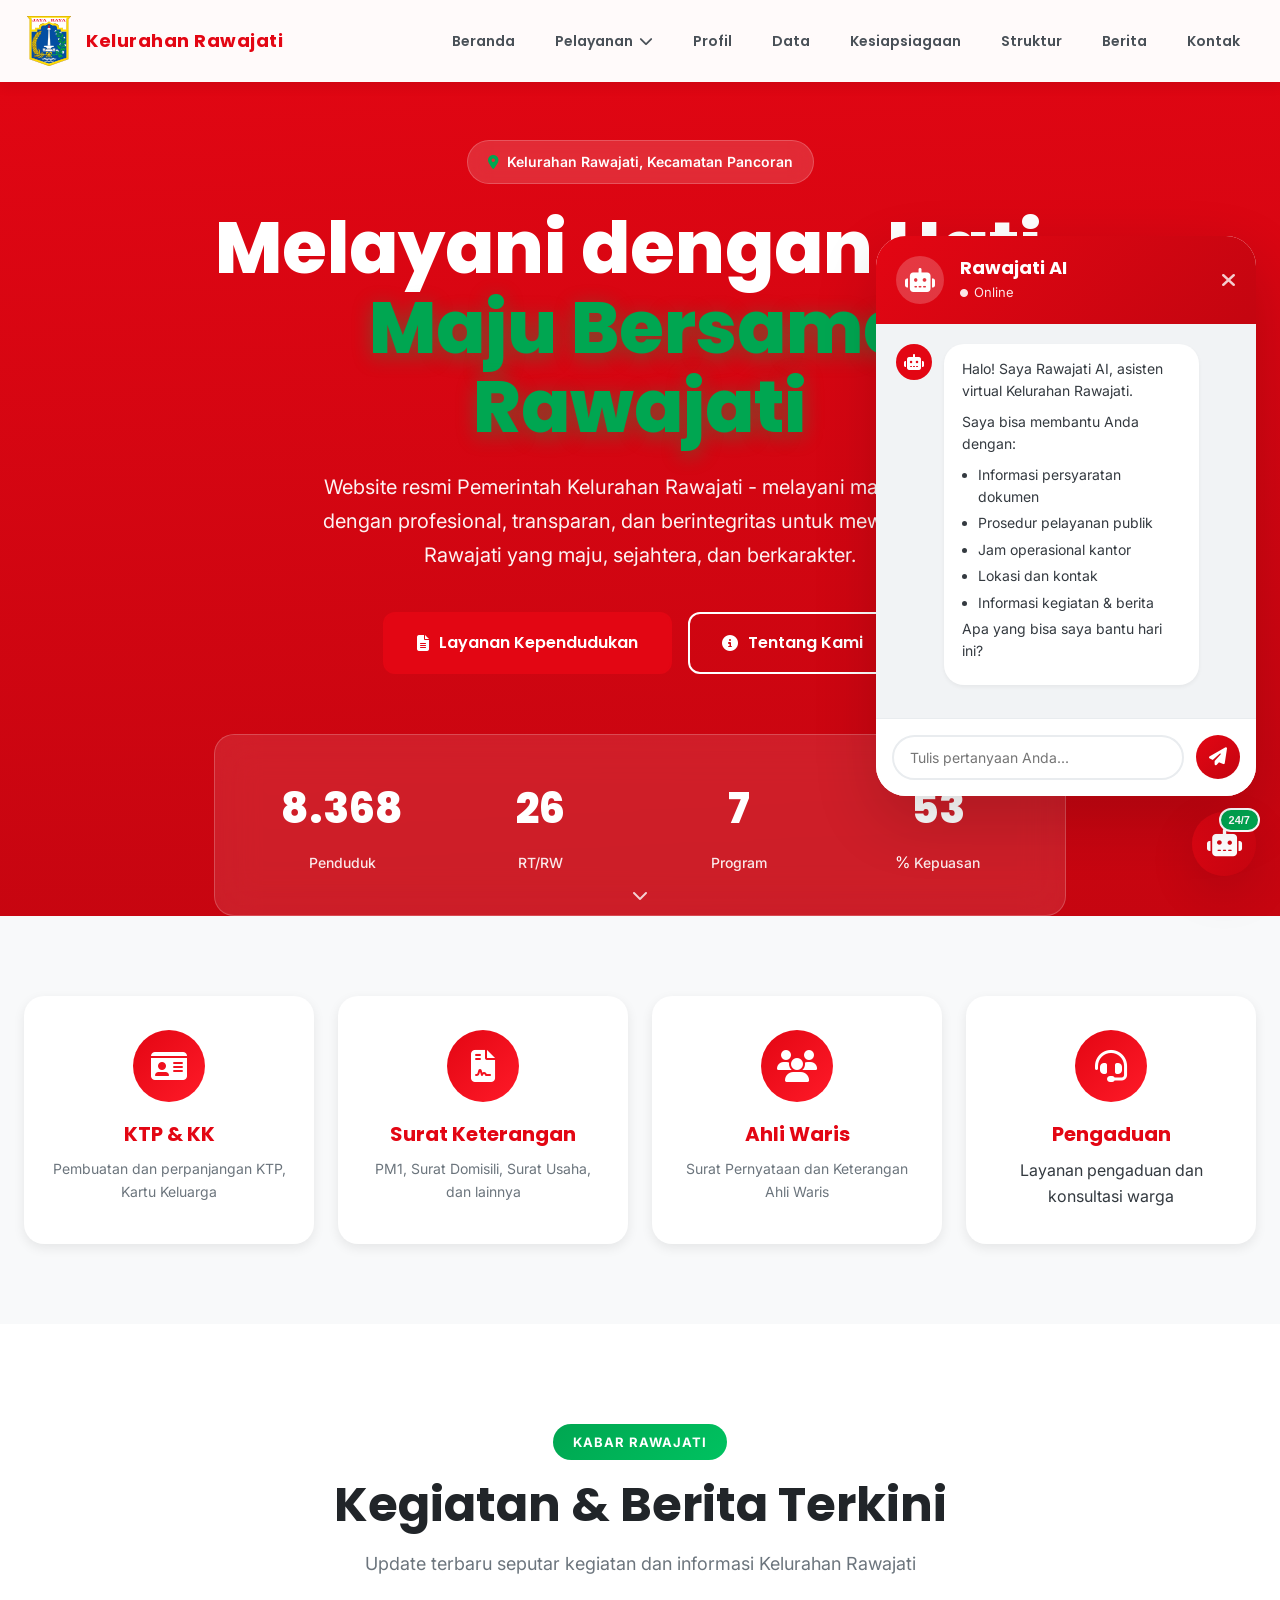
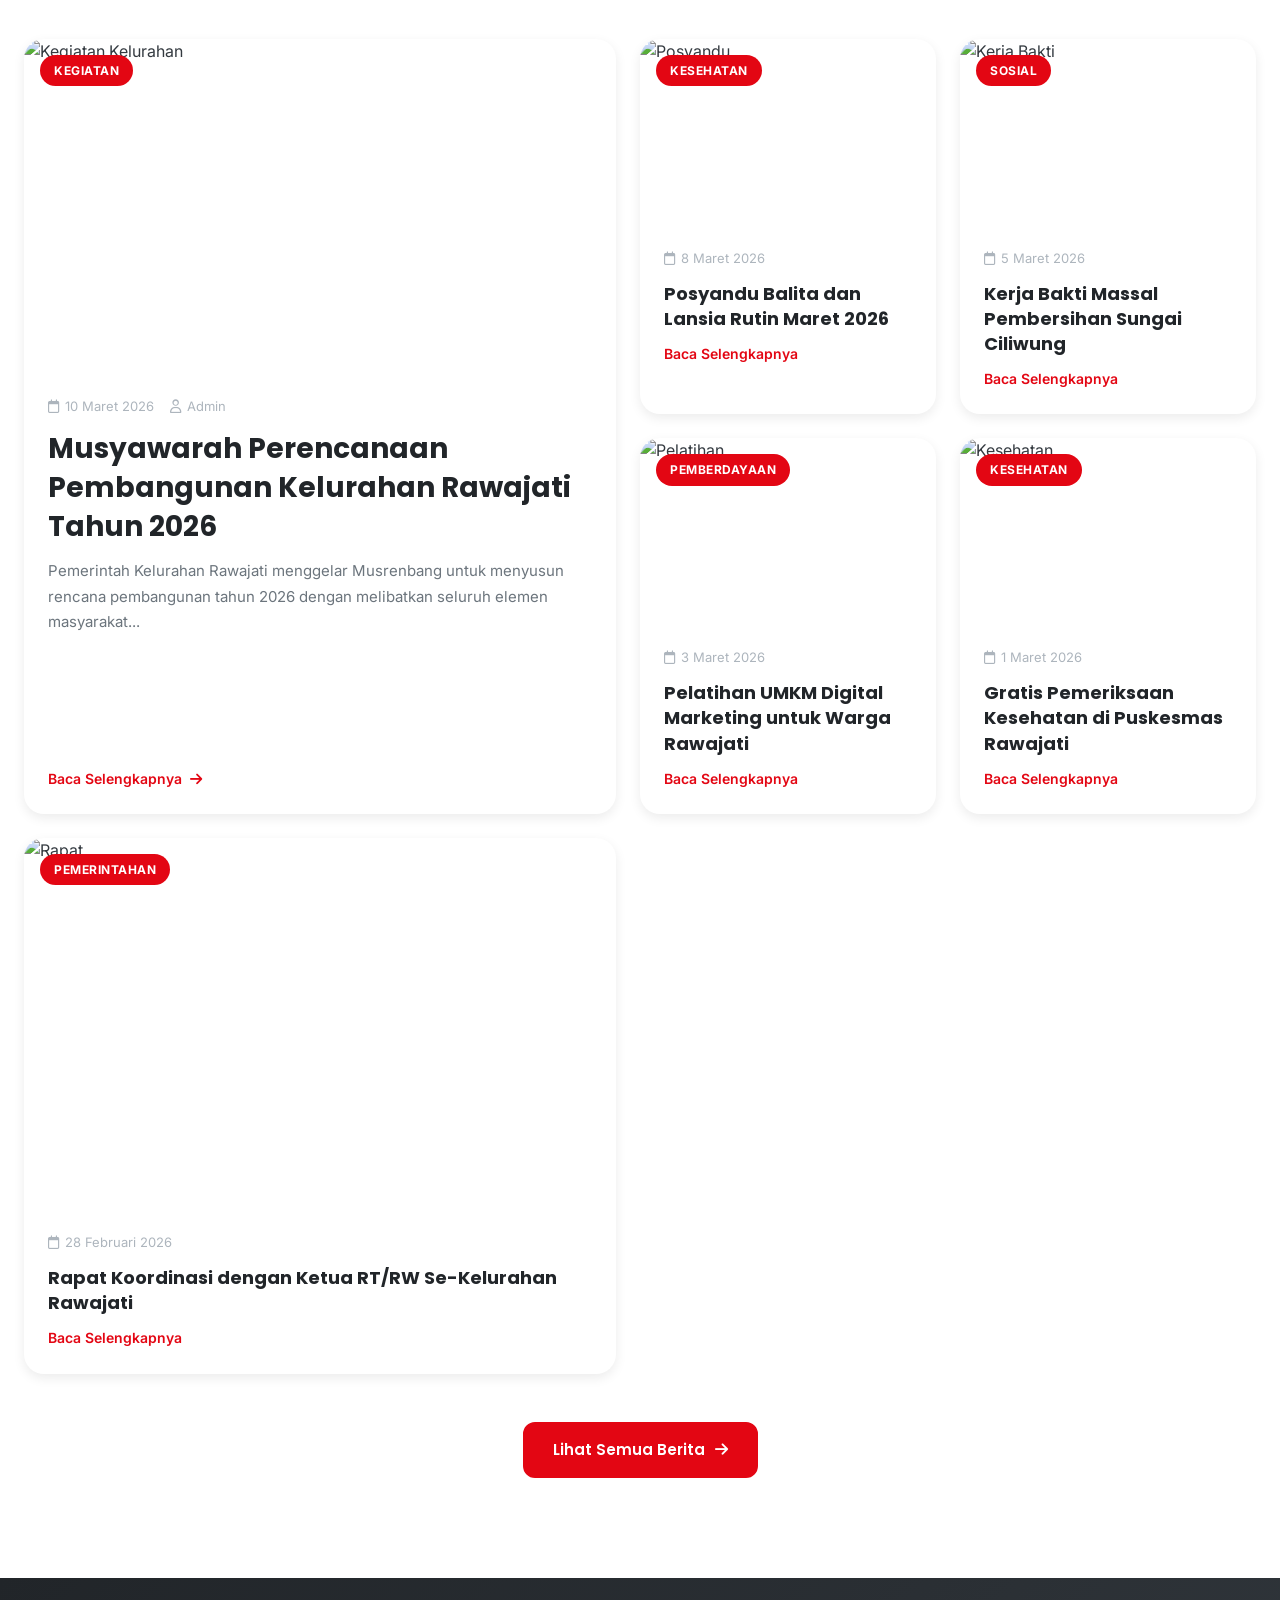
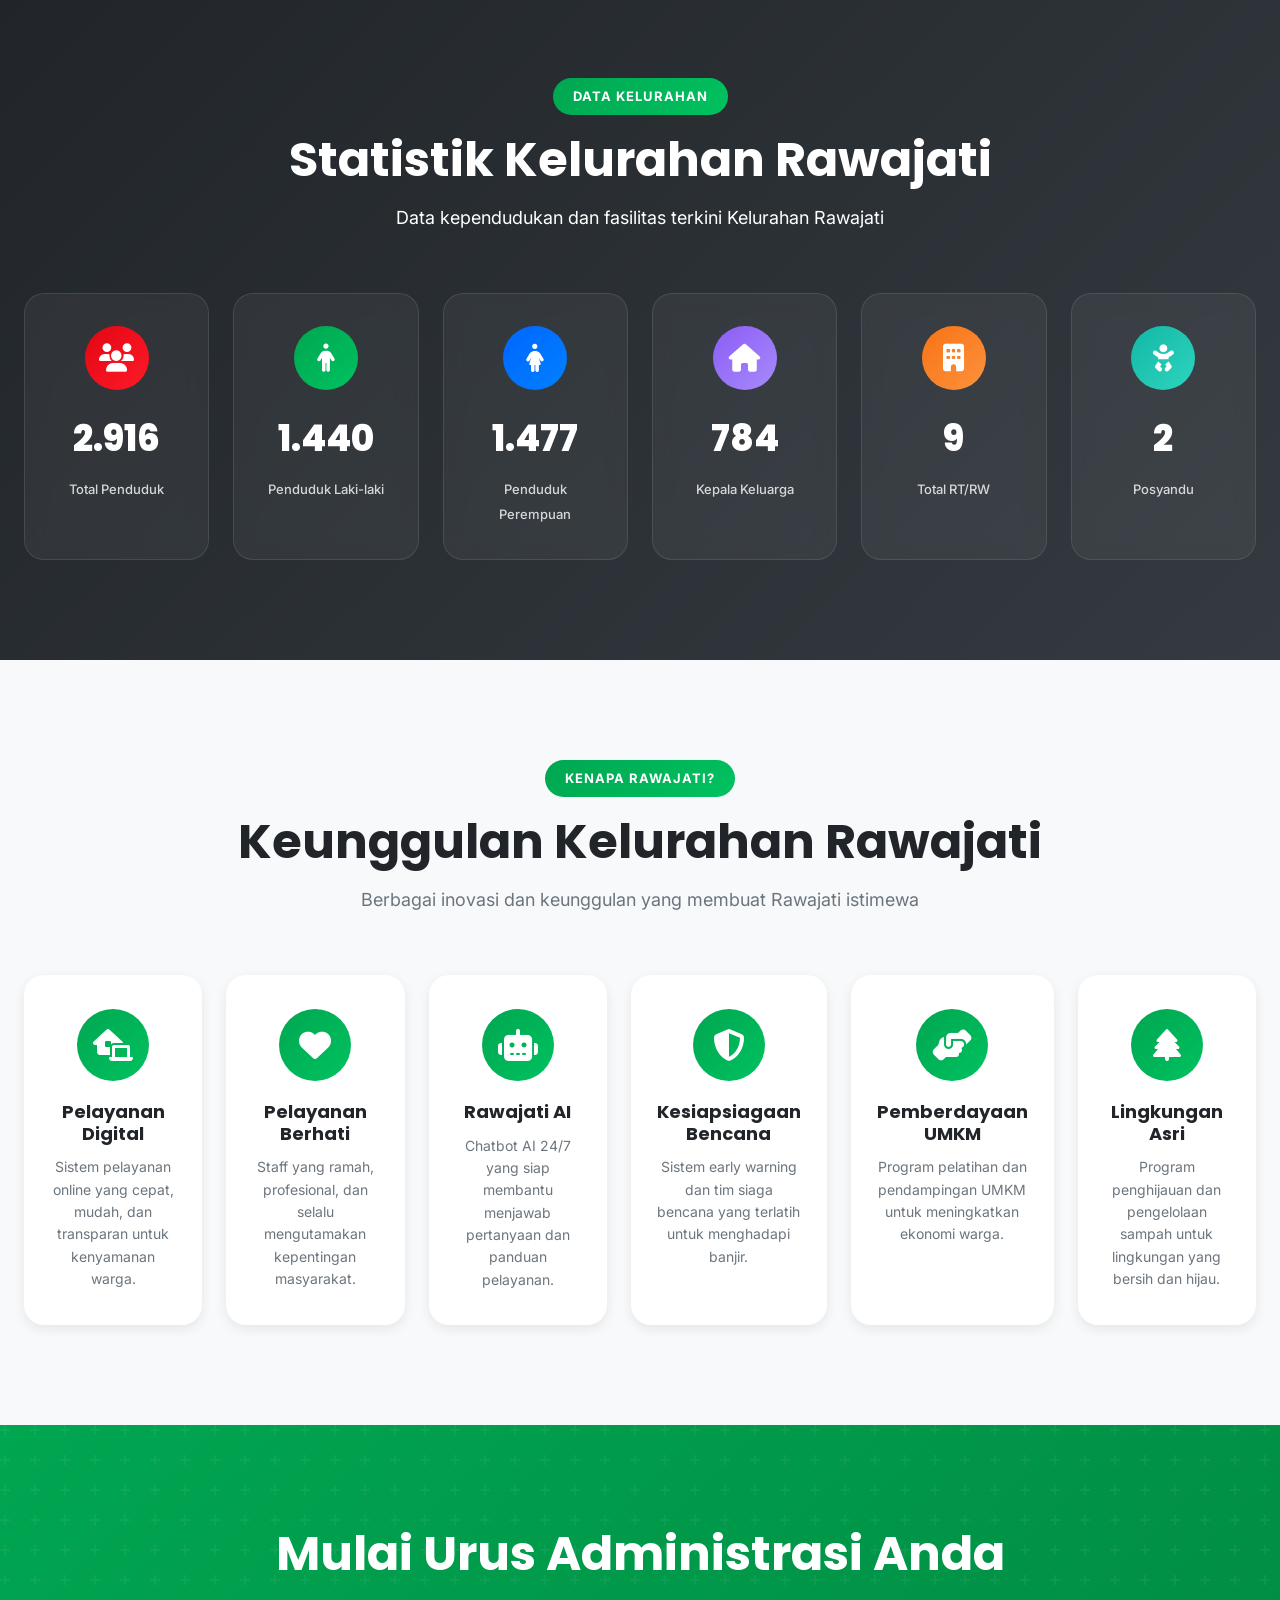
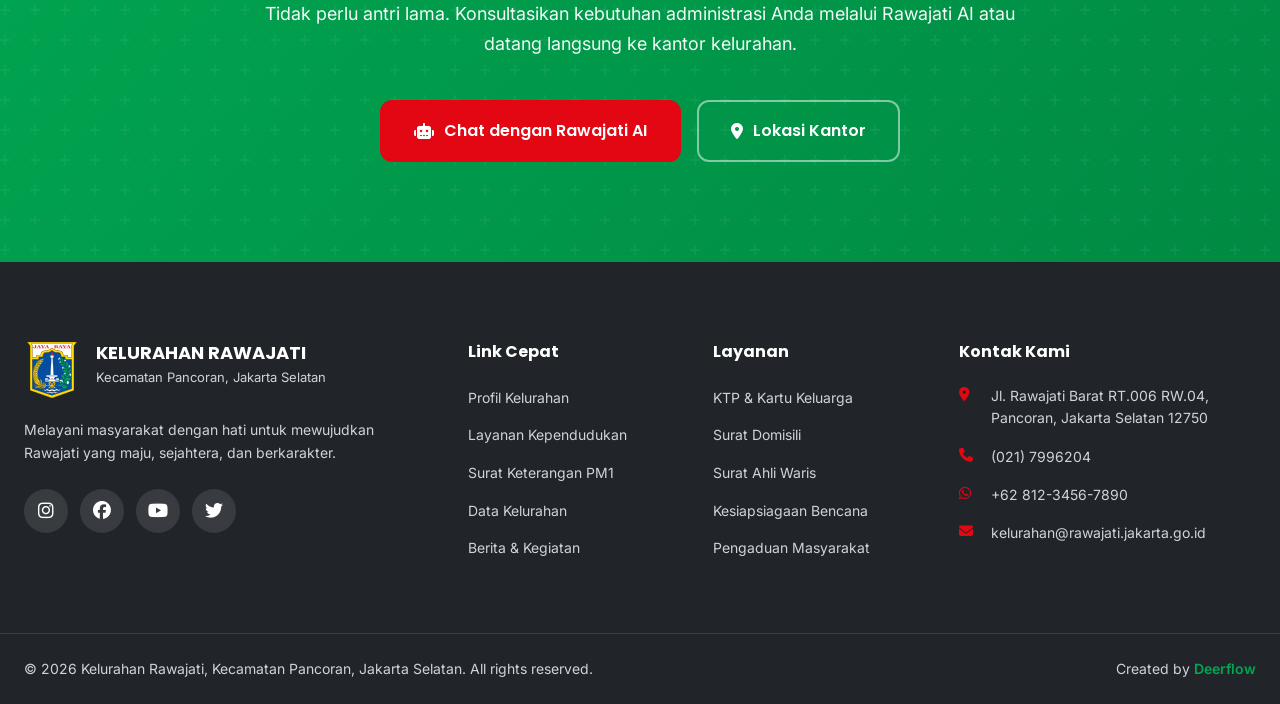
==== index.html @ 9c17b8bb "fix: update footer logo to local emblem.svg in all 9 remaining pages" ====
<!DOCTYPE html>
<html lang="id">
<head>
    <meta charset="UTF-8">
    <meta name="viewport" content="width=device-width, initial-scale=1.0">
    <meta name="description" content="Website Resmi Kelurahan Rawajati, Kecamatan Pancoran, Jakarta Selatan - Melayani dengan Hati, Maju Bersama Rawajati">
    <meta name="keywords" content="Kelurahan Rawajati, Pancoran, Jakarta Selatan, Pelayanan Publik, Pemerintah Kelurahan">
    <title>Kelurahan Rawajati - Kecamatan Pancoran, Jakarta Selatan</title>
    
    <!-- Google Fonts -->
    <link rel="preconnect" href="https://fonts.googleapis.com">
    <link rel="preconnect" href="https://fonts.gstatic.com" crossorigin>
    <link href="https://fonts.googleapis.com/css2?family=Poppins:wght@300;400;500;600;700;800&family=Inter:wght@300;400;500;600;700&display=swap" rel="stylesheet">
    
    <!-- Font Awesome -->
    <link rel="stylesheet" href="https://cdnjs.cloudflare.com/ajax/libs/font-awesome/6.4.0/css/all.min.css">
    
    <!-- Custom CSS -->
    <link rel="stylesheet" href="css/style.css">
</head>
<body>
    <!-- Navigation -->
    <nav class="navbar" id="navbar">
        <div class="nav-container">
            <a href="index.html" class="nav-logo">
                <img src="emblem.svg" alt="Logo Pemprov DKI Jakarta" style="height: 50px; width: auto;">
                <span>Kelurahan Rawajati</span>
            </a>
            
            <button class="nav-toggle" id="navToggle" aria-label="Toggle navigation">
                <span class="hamburger"></span>
            </button>
            
            <ul class="nav-menu" id="navMenu">
                <li class="nav-item"><a href="index.html" class="nav-link active">Beranda</a></li>
                <li class="nav-item nav-dropdown">
                    <a href="#" class="nav-link dropdown-toggle">Pelayanan <i class="fas fa-chevron-down"></i></a>
                    <ul class="dropdown-menu">
                        <li><a href="pelayanan-kependudukan.html">Kependudukan</a></li>
                        <li><a href="pelayanan-pm1.html">PM1 (Surat Keterangan)</a></li>
                        <li><a href="pelayanan-ahli-waris.html">Surat Ahli Waris</a></li>
                    </ul>
                </li>
                <li class="nav-item"><a href="profil.html" class="nav-link">Profil</a></li>
                <li class="nav-item"><a href="data.html" class="nav-link">Data</a></li>
                <li class="nav-item"><a href="kesiapsiagaan.html" class="nav-link">Kesiapsiagaan</a></li>
                <li class="nav-item"><a href="struktur.html" class="nav-link">Struktur</a></li>
                <li class="nav-item"><a href="berita.html" class="nav-link">Berita</a></li>
                <li class="nav-item"><a href="kontak.html" class="nav-link">Kontak</a></li>
            </ul>
        </div>
    </nav>

    <!-- Hero Section -->
    <section class="hero" id="hero">
        <div class="hero-overlay"></div>
        <div class="hero-content">
            <div class="hero-badge">
                <i class="fas fa-map-marker-alt"></i>
                <span>Kelurahan Rawajati, Kecamatan Pancoran</span>
            </div>
            <h1 class="hero-title">
                Melayani dengan Hati,<br>
                <span class="highlight">Maju Bersama Rawajati</span>
            </h1>
            <p class="hero-subtitle">
                Website resmi Pemerintah Kelurahan Rawajati - melayani masyarakat dengan profesional, transparan, dan berintegritas untuk mewujudkan Rawajati yang maju, sejahtera, dan berkarakter.
            </p>
            <div class="hero-buttons">
                <a href="pelayanan-kependudukan.html" class="btn btn-primary btn-lg">
                    <i class="fas fa-file-alt"></i>
                    Layanan Kependudukan
                </a>
                <a href="profil.html" class="btn btn-outline btn-lg">
                    <i class="fas fa-info-circle"></i>
                    Tentang Kami
                </a>
            </div>
            <div class="hero-stats">
                <div class="hero-stat-item">
                    <span class="stat-number" data-target="15847">0</span>
                    <span class="stat-label">Penduduk</span>
                </div>
                <div class="hero-stat-item">
                    <span class="stat-number" data-target="48">0</span>
                    <span class="stat-label">RT/RW</span>
                </div>
                <div class="hero-stat-item">
                    <span class="stat-number" data-target="12">0</span>
                    <span class="stat-label">Program</span>
                </div>
                <div class="hero-stat-item">
                    <span class="stat-number" data-target="100">0</span>%
                    <span class="stat-label">Kepuasan</span>
                </div>
            </div>
        </div>
        <div class="hero-scroll">
            <a href="#kegiatan" class="scroll-indicator">
                <i class="fas fa-chevron-down"></i>
                <span>Scroll Down</span>
            </a>
        </div>
    </section>

    <!-- Quick Services -->
    <section class="quick-services">
        <div class="container">
            <div class="services-grid">
                <a href="pelayanan-kependudukan.html" class="service-card">
                    <div class="service-icon">
                        <i class="fas fa-id-card"></i>
                    </div>
                    <h3>KTP & KK</h3>
                    <p>Pembuatan dan perpanjangan KTP, Kartu Keluarga</p>
                </a>
                <a href="pelayanan-pm1.html" class="service-card">
                    <div class="service-icon">
                        <i class="fas fa-file-contract"></i>
                    </div>
                    <h3>Surat Keterangan</h3>
                    <p>PM1, Surat Domisili, Surat Usaha, dan lainnya</p>
                </a>
                <a href="pelayanan-ahli-waris.html" class="service-card">
                    <div class="service-icon">
                        <i class="fas fa-users"></i>
                    </div>
                    <h3>Ahli Waris</h3>
                    <p>Surat Pernyataan dan Keterangan Ahli Waris</p>
                </a>
                <a href="kontak.html" class="service-card">
                    <div class="service-icon">
                        <i class="fas fa-headset"></i>
                    </div>
                    <h3>Pengaduan</h3>
                    <span>Layanan pengaduan dan konsultasi warga</span>
                </a>
            </div>
        </div>
    </section>

    <!-- Kegiatan & Berita Terkini -->
    <section class="kegiatan" id="kegiatan">
        <div class="container">
            <div class="section-header">
                <span class="section-badge">Kabar Rawajati</span>
                <h2 class="section-title">Kegiatan & Berita Terkini</h2>
                <p class="section-subtitle">Update terbaru seputar kegiatan dan informasi Kelurahan Rawajati</p>
            </div>
            
            <div class="berita-grid">
                <article class="berita-card featured">
                    <div class="berita-image">
                        <img src="https://images.unsplash.com/photo-1577962917302-cd874c4e31d2?w=800" alt="Kegiatan Kelurahan">
                        <div class="berita-category">Kegiatan</div>
                    </div>
                    <div class="berita-content">
                        <div class="berita-meta">
                            <span><i class="far fa-calendar"></i> 10 Maret 2026</span>
                            <span><i class="far fa-user"></i> Admin</span>
                        </div>
                        <h3 class="berita-title">Musyawarah Perencanaan Pembangunan Kelurahan Rawajati Tahun 2026</h3>
                        <p class="berita-excerpt">Pemerintah Kelurahan Rawajati menggelar Musrenbang untuk menyusun rencana pembangunan tahun 2026 dengan melibatkan seluruh elemen masyarakat...</p>
                        <a href="#" class="berita-link">Baca Selengkapnya <i class="fas fa-arrow-right"></i></a>
                    </div>
                </article>
                
                <article class="berita-card">
                    <div class="berita-image">
                        <img src="https://images.unsplash.com/photo-1542744173-8e7f53415bbb?w=600" alt="Posyandu">
                        <div class="berita-category">Kesehatan</div>
                    </div>
                    <div class="berita-content">
                        <div class="berita-meta">
                            <span><i class="far fa-calendar"></i> 8 Maret 2026</span>
                        </div>
                        <h3 class="berita-title">Posyandu Balita dan Lansia Rutin Maret 2026</h3>
                        <a href="#" class="berita-link">Baca Selengkapnya</a>
                    </div>
                </article>
                
                <article class="berita-card">
                    <div class="berita-image">
                        <img src="https://images.unsplash.com/photo-1529156069898-49953e39b3ac?w=600" alt="Kerja Bakti">
                        <div class="berita-category">Sosial</div>
                    </div>
                    <div class="berita-content">
                        <div class="berita-meta">
                            <span><i class="far fa-calendar"></i> 5 Maret 2026</span>
                        </div>
                        <h3 class="berita-title">Kerja Bakti Massal Pembersihan Sungai Ciliwung</h3>
                        <a href="#" class="berita-link">Baca Selengkapnya</a>
                    </div>
                </article>
                
                <article class="berita-card">
                    <div class="berita-image">
                        <img src="https://images.unsplash.com/photo-1517486808906-6ca8b3f04846?w=600" alt="Pelatihan">
                        <div class="berita-category">Pemberdayaan</div>
                    </div>
                    <div class="berita-content">
                        <div class="berita-meta">
                            <span><i class="far fa-calendar"></i> 3 Maret 2026</span>
                        </div>
                        <h3 class="berita-title">Pelatihan UMKM Digital Marketing untuk Warga Rawajati</h3>
                        <a href="#" class="berita-link">Baca Selengkapnya</a>
                    </div>
                </article>
                
                <article class="berita-card">
                    <div class="berita-image">
                        <img src="https://images.unsplash.com/photo-1576091160399-112ba8d25d1d?w=600" alt="Kesehatan">
                        <div class="berita-category">Kesehatan</div>
                    </div>
                    <div class="berita-content">
                        <div class="berita-meta">
                            <span><i class="far fa-calendar"></i> 1 Maret 2026</span>
                        </div>
                        <h3 class="berita-title">Gratis Pemeriksaan Kesehatan di Puskesmas Rawajati</h3>
                        <a href="#" class="berita-link">Baca Selengkapnya</a>
                    </div>
                </article>
                
                <article class="berita-card">
                    <div class="berita-image">
                        <img src="https://images.unsplash.com/photo-1521791136064-7986c2920216?w=600" alt="Rapat">
                        <div class="berita-category">Pemerintahan</div>
                    </div>
                    <div class="berita-content">
                        <div class="berita-meta">
                            <span><i class="far fa-calendar"></i> 28 Februari 2026</span>
                        </div>
                        <h3 class="berita-title">Rapat Koordinasi dengan Ketua RT/RW Se-Kelurahan Rawajati</h3>
                        <a href="#" class="berita-link">Baca Selengkapnya</a>
                    </div>
                </article>
            </div>
            
            <div class="section-cta">
                <a href="berita.html" class="btn btn-primary">
                    Lihat Semua Berita <i class="fas fa-arrow-right"></i>
                </a>
            </div>
        </div>
    </section>

    <!-- Statistik Kelurahan -->
    <section class="statistik-section">
        <div class="container">
            <div class="section-header">
                <span class="section-badge">Data Kelurahan</span>
                <h2 class="section-title">Statistik Kelurahan Rawajati</h2>
                <p class="section-subtitle">Data kependudukan dan fasilitas terkini Kelurahan Rawajati</p>
            </div>
            
            <div class="statistik-grid">
                <div class="statistik-card">
                    <div class="statistik-icon bg-red">
                        <i class="fas fa-users"></i>
                    </div>
                    <div class="statistik-content">
                        <span class="statistik-number" data-target="15847">0</span>
                        <span class="statistik-label">Total Penduduk</span>
                    </div>
                </div>
                
                <div class="statistik-card">
                    <div class="statistik-icon bg-green">
                        <i class="fas fa-male"></i>
                    </div>
                    <div class="statistik-content">
                        <span class="statistik-number" data-target="7823">0</span>
                        <span class="statistik-label">Penduduk Laki-laki</span>
                    </div>
                </div>
                
                <div class="statistik-card">
                    <div class="statistik-icon bg-blue">
                        <i class="fas fa-female"></i>
                    </div>
                    <div class="statistik-content">
                        <span class="statistik-number" data-target="8024">0</span>
                        <span class="statistik-label">Penduduk Perempuan</span>
                    </div>
                </div>
                
                <div class="statistik-card">
                    <div class="statistik-icon bg-purple">
                        <i class="fas fa-home"></i>
                    </div>
                    <div class="statistik-content">
                        <span class="statistik-number" data-target="4256">0</span>
                        <span class="statistik-label">Kepala Keluarga</span>
                    </div>
                </div>
                
                <div class="statistik-card">
                    <div class="statistik-icon bg-orange">
                        <i class="fas fa-building"></i>
                    </div>
                    <div class="statistik-content">
                        <span class="statistik-number" data-target="48">0</span>
                        <span class="statistik-label">Total RT/RW</span>
                    </div>
                </div>
                
                <div class="statistik-card">
                    <div class="statistik-icon bg-teal">
                        <i class="fas fa-baby"></i>
                    </div>
                    <div class="statistik-content">
                        <span class="statistik-number" data-target="8">0</span>
                        <span class="statistik-label">Posyandu</span>
                    </div>
                </div>
            </div>
        </div>
    </section>

    <!-- Keunggulan Rawajati -->
    <section class="keunggulan">
        <div class="container">
            <div class="section-header">
                <span class="section-badge">Kenapa Rawajati?</span>
                <h2 class="section-title">Keunggulan Kelurahan Rawajati</h2>
                <p class="section-subtitle">Berbagai inovasi dan keunggulan yang membuat Rawajati istimewa</p>
            </div>
            
            <div class="keunggulan-grid">
                <div class="keunggulan-card">
                    <div class="keunggulan-icon">
                        <i class="fas fa-laptop-house"></i>
                    </div>
                    <h3>Pelayanan Digital</h3>
                    <p>Sistem pelayanan online yang cepat, mudah, dan transparan untuk kenyamanan warga.</p>
                </div>
                
                <div class="keunggulan-card">
                    <div class="keunggulan-icon">
                        <i class="fas fa-heart"></i>
                    </div>
                    <h3>Pelayanan Berhati</h3>
                    <p>Staff yang ramah, profesional, dan selalu mengutamakan kepentingan masyarakat.</p>
                </div>
                
                <div class="keunggulan-card">
                    <div class="keunggulan-icon">
                        <i class="fas fa-robot"></i>
                    </div>
                    <h3>Rawajati AI</h3>
                    <p>Chatbot AI 24/7 yang siap membantu menjawab pertanyaan dan panduan pelayanan.</p>
                </div>
                
                <div class="keunggulan-card">
                    <div class="keunggulan-icon">
                        <i class="fas fa-shield-alt"></i>
                    </div>
                    <h3>Kesiapsiagaan Bencana</h3>
                    <p>Sistem early warning dan tim siaga bencana yang terlatih untuk menghadapi banjir.</p>
                </div>
                
                <div class="keunggulan-card">
                    <div class="keunggulan-icon">
                        <i class="fas fa-hands-helping"></i>
                    </div>
                    <h3>Pemberdayaan UMKM</h3>
                    <p>Program pelatihan dan pendampingan UMKM untuk meningkatkan ekonomi warga.</p>
                </div>
                
                <div class="keunggulan-card">
                    <div class="keunggulan-icon">
                        <i class="fas fa-tree"></i>
                    </div>
                    <h3>Lingkungan Asri</h3>
                    <p>Program penghijauan dan pengelolaan sampah untuk lingkungan yang bersih dan hijau.</p>
                </div>
            </div>
        </div>
    </section>

    <!-- Call to Action -->
    <section class="cta-section">
        <div class="container">
            <div class="cta-content">
                <h2>Mulai Urus Administrasi Anda</h2>
                <p>Tidak perlu antri lama. Konsultasikan kebutuhan administrasi Anda melalui Rawajati AI atau datang langsung ke kantor kelurahan.</p>
                <div class="cta-buttons">
                    <button class="btn btn-primary btn-lg" onclick="openChatbot()">
                        <i class="fas fa-robot"></i>
                        Chat dengan Rawajati AI
                    </button>
                    <a href="kontak.html" class="btn btn-outline-light btn-lg">
                        <i class="fas fa-map-marker-alt"></i>
                        Lokasi Kantor
                    </a>
                </div>
            </div>
        </div>
    </section>

    <!-- Footer -->
    <footer class="footer">
        <div class="footer-top">
            <div class="container">
                <div class="footer-grid">
                    <div class="footer-col">
                        <div class="footer-logo">
                            <img src="emblem.svg" alt="Logo Jakarta">
                            <div class="footer-logo-text">
                                <h3>KELURAHAN RAWAJATI</h3>
                                <p>Kecamatan Pancoran, Jakarta Selatan</p>
                            </div>
                        </div>
                        <p class="footer-desc">
                            Melayani masyarakat dengan hati untuk mewujudkan Rawajati yang maju, sejahtera, dan berkarakter.
                        </p>
                        <div class="footer-social">
                            <a href="https://instagram.com/kelurahan_rawajati" target="_blank"><i class="fab fa-instagram"></i></a>
                            <a href="#" target="_blank"><i class="fab fa-facebook"></i></a>
                            <a href="#" target="_blank"><i class="fab fa-youtube"></i></a>
                            <a href="#" target="_blank"><i class="fab fa-twitter"></i></a>
                        </div>
                    </div>
                    
                    <div class="footer-col">
                        <h4>Link Cepat</h4>
                        <ul class="footer-links">
                            <li><a href="profil.html">Profil Kelurahan</a></li>
                            <li><a href="pelayanan-kependudukan.html">Layanan Kependudukan</a></li>
                            <li><a href="pelayanan-pm1.html">Surat Keterangan PM1</a></li>
                            <li><a href="data.html">Data Kelurahan</a></li>
                            <li><a href="berita.html">Berita & Kegiatan</a></li>
                        </ul>
                    </div>
                    
                    <div class="footer-col">
                        <h4>Layanan</h4>
                        <ul class="footer-links">
                            <li><a href="pelayanan-kependudukan.html">KTP & Kartu Keluarga</a></li>
                            <li><a href="pelayanan-pm1.html">Surat Domisili</a></li>
                            <li><a href="pelayanan-ahli-waris.html">Surat Ahli Waris</a></li>
                            <li><a href="kesiapsiagaan.html">Kesiapsiagaan Bencana</a></li>
                            <li><a href="kontak.html">Pengaduan Masyarakat</a></li>
                        </ul>
                    </div>
                    
                    <div class="footer-col">
                        <h4>Kontak Kami</h4>
                        <ul class="footer-contact">
                            <li>
                                <i class="fas fa-map-marker-alt"></i>
                                <span>Jl. Rawajati Barat RT.006 RW.04, Pancoran, Jakarta Selatan 12750</span>
                            </li>
                            <li>
                                <i class="fas fa-phone"></i>
                                <span>(021) 7996204</span>
                            </li>
                            <li>
                                <i class="fab fa-whatsapp"></i>
                                <span>+62 812-3456-7890</span>
                            </li>
                            <li>
                                <i class="fas fa-envelope"></i>
                                <span>kelurahan@rawajati.jakarta.go.id</span>
                            </li>
                        </ul>
                    </div>
                </div>
            </div>
        </div>
        
        <div class="footer-bottom">
            <div class="container">
                <div class="footer-bottom-content">
                    <p>&copy; 2026 Kelurahan Rawajati, Kecamatan Pancoran, Jakarta Selatan. All rights reserved.</p>
                    <div class="footer-credits">
                        <span>Created by <a href="https://deerflow.tech" target="_blank" class="deerflow-link">Deerflow</a></span>
                    </div>
                </div>
            </div>
        </div>
    </footer>

    <!-- Floating Chatbot Button -->
    <button class="scroll-to-top" id="scrollToTop" aria-label="Scroll to top">
        <i class="fas fa-arrow-up"></i>
    </button>
    
    <div class="chatbot-container">
        <button class="chatbot-toggle" id="chatbotToggle" onclick="toggleChatbot()" aria-label="Open chatbot">
            <i class="fas fa-robot"></i>
            <span class="chatbot-badge">24/7</span>
        </button>
        
        <div class="chatbot-window" id="chatbotWindow">
            <div class="chatbot-header">
                <div class="chatbot-avatar">
                    <i class="fas fa-robot"></i>
                </div>
                <div class="chatbot-info">
                    <h4>Rawajati AI</h4>
                    <span class="chatbot-status"><i class="fas fa-circle"></i> Online</span>
                </div>
                <button class="chatbot-close" onclick="toggleChatbot()"><i class="fas fa-times"></i></button>
            </div>
            
            <div class="chatbot-messages" id="chatbotMessages">
                <div class="message bot">
                    <div class="message-avatar"><i class="fas fa-robot"></i></div>
                    <div class="message-content">
                        <p>Halo! Saya Rawajati AI, asisten virtual Kelurahan Rawajati.</p>
                        <p>Saya bisa membantu Anda dengan:</p>
                        <ul>
                            <li>Informasi persyaratan dokumen</li>
                            <li>Prosedur pelayanan publik</li>
                            <li>Jam operasional kantor</li>
                            <li>Lokasi dan kontak</li>
                            <li>Informasi kegiatan & berita</li>
                        </ul>
                        <p>Apa yang bisa saya bantu hari ini?</p>
                    </div>
                </div>
            </div>
            
            <div class="chatbot-input">
                <input type="text" id="chatbotInput" placeholder="Tulis pertanyaan Anda..." onkeypress="handleKeyPress(event)">
                <button onclick="sendMessage()"><i class="fas fa-paper-plane"></i></button>
            </div>
        </div>
    </div>

    <!-- Scripts -->
    <script src="js/main.js"></script>
    <script src="js/chatbot.js"></script>
</body>
</html>
---- css/style.css ----
/* ========================================
   KELURAHAN RAWAJATI - PREMIUM CSS
   Colors: Merah Putih (#E30613) + Tosca (#00A651)
   Fonts: Poppins (Headings) + Inter (Body)
   ======================================== */

/* CSS Variables */
:root {
    --primary-red: #E30613;
    --primary-red-dark: #c40510;
    --primary-red-light: #ff1a28;
    --accent-tosca: #00A651;
    --accent-tosca-dark: #008a42;
    --accent-tosca-light: #00c260;
    --white: #ffffff;
    --off-white: #f8f9fa;
    --gray-100: #f1f3f5;
    --gray-200: #e9ecef;
    --gray-300: #dee2e6;
    --gray-400: #ced4da;
    --gray-500: #adb5bd;
    --gray-600: #6c757d;
    --gray-700: #495057;
    --gray-800: #343a40;
    --gray-900: #212529;
    --black: #000000;
    
    --font-heading: 'Poppins', sans-serif;
    --font-body: 'Inter', sans-serif;
    
    --shadow-sm: 0 2px 4px rgba(0,0,0,0.05);
    --shadow: 0 4px 12px rgba(0,0,0,0.08);
    --shadow-md: 0 8px 24px rgba(0,0,0,0.1);
    --shadow-lg: 0 16px 48px rgba(0,0,0,0.12);
    --shadow-xl: 0 24px 64px rgba(0,0,0,0.16);
    
    --transition: all 0.3s ease;
    --transition-slow: all 0.5s ease;
    
    --border-radius: 12px;
    --border-radius-lg: 20px;
    --border-radius-xl: 30px;
}

/* Reset & Base */
* {
    margin: 0;
    padding: 0;
    box-sizing: border-box;
}

html {
    scroll-behavior: smooth;
}

body {
    font-family: var(--font-body);
    color: var(--gray-800);
    line-height: 1.6;
    overflow-x: hidden;
}

h1, h2, h3, h4, h5, h6 {
    font-family: var(--font-heading);
    font-weight: 700;
    line-height: 1.2;
    color: var(--gray-900);
}

a {
    text-decoration: none;
    color: inherit;
    transition: var(--transition);
}

img {
    max-width: 100%;
    height: auto;
    display: block;
}

.container {
    max-width: 1400px;
    margin: 0 auto;
    padding: 0 24px;
}

/* ========================================
   NAVIGATION
   ======================================== */
.navbar {
    position: fixed;
    top: 0;
    left: 0;
    right: 0;
    background: rgba(255, 255, 255, 0.98);
    backdrop-filter: blur(20px);
    box-shadow: var(--shadow);
    z-index: 1000;
    transition: var(--transition);
}

.navbar.scrolled {
    box-shadow: var(--shadow-md);
}

.nav-container {
    max-width: 1400px;
    margin: 0 auto;
    padding: 16px 24px;
    display: flex;
    justify-content: space-between;
    align-items: center;
}

.nav-logo {
    display: flex;
    align-items: center;
    gap: 12px;
    transition: var(--transition);
}

.nav-logo:hover {
    transform: translateX(4px);
}

.nav-logo img {
    width: 50px !important;
    height: 50px !important;
    object-fit: contain;
    display: block !important;
    visibility: visible !important;
    opacity: 1 !important;
}

.nav-logo span {
    font-family: var(--font-heading);
    font-size: 18px;
    font-weight: 700;
    color: var(--primary-red);
    letter-spacing: 0.5px;
}

.logo-emblem {
    width: 48px;
    height: 48px;
}

.logo-img {
    width: 60px;
    height: 60px;
    object-fit: contain;
}

.logo-text {
    display: flex;
    flex-direction: column;
}

.logo-title {
    font-family: var(--font-heading);
    font-size: 16px;
    font-weight: 800;
    color: var(--primary-red);
    letter-spacing: 0.5px;
}

.logo-subtitle {
    font-size: 11px;
    color: var(--gray-600);
    font-weight: 500;
}

.nav-menu {
    display: flex;
    gap: 8px;
    list-style: none;
}

.nav-link {
    font-family: var(--font-heading);
    font-size: 14px;
    font-weight: 600;
    color: var(--gray-700);
    padding: 10px 16px;
    border-radius: 8px;
    transition: var(--transition);
    display: flex;
    align-items: center;
    gap: 6px;
}

.nav-link:hover,
.nav-link.active {
    color: var(--primary-red);
    background: rgba(227, 6, 19, 0.08);
}

/* Dropdown */
.nav-dropdown {
    position: relative;
}

.dropdown-menu {
    position: absolute;
    top: 100%;
    left: 0;
    background: var(--white);
    border-radius: var(--border-radius);
    box-shadow: var(--shadow-lg);
    list-style: none;
    min-width: 240px;
    opacity: 0;
    visibility: hidden;
    transform: translateY(10px);
    transition: var(--transition);
    padding: 8px;
    margin-top: 8px;
}

.nav-dropdown:hover .dropdown-menu {
    opacity: 1;
    visibility: visible;
    transform: translateY(0);
}

.dropdown-menu li a {
    display: block;
    padding: 12px 16px;
    font-size: 14px;
    font-weight: 500;
    color: var(--gray-700);
    border-radius: 8px;
    transition: var(--transition);
}

.dropdown-menu li a:hover {
    background: rgba(227, 6, 19, 0.08);
    color: var(--primary-red);
}

/* Mobile Toggle */
.nav-toggle {
    display: none;
    background: none;
    border: none;
    cursor: pointer;
    padding: 8px;
}

.hamburger {
    display: block;
    width: 24px;
    height: 2px;
    background: var(--gray-700);
    position: relative;
    transition: var(--transition);
}

.hamburger::before,
.hamburger::after {
    content: '';
    position: absolute;
    width: 24px;
    height: 2px;
    background: var(--gray-700);
    transition: var(--transition);
}

.hamburger::before {
    top: -8px;
}

.hamburger::after {
    bottom: -8px;
}

/* ========================================
   HERO SECTION
   ======================================== */
.hero {
    position: relative;
    min-height: 100vh;
    display: flex;
    align-items: center;
    justify-content: center;
    background: linear-gradient(135deg, var(--primary-red) 0%, var(--primary-red-dark) 100%);
    overflow: hidden;
    padding-top: 80px;
}

.hero::before {
    content: '';
    position: absolute;
    top: 0;
    left: 0;
    right: 0;
    bottom: 0;
    background: url('https://images.unsplash.com/photo-1555662356-4f6c2a7a0e4d?w=1920') center/cover;
    opacity: 0.15;
    mix-blend-mode: overlay;
}

.hero-overlay {
    position: absolute;
    top: 0;
    left: 0;
    right: 0;
    bottom: 0;
    background: linear-gradient(180deg, rgba(227, 6, 19, 0.85) 0%, rgba(196, 5, 16, 0.9) 100%);
}

.hero-content {
    position: relative;
    z-index: 1;
    text-align: center;
    max-width: 900px;
    padding: 60px 24px;
    color: var(--white);
}

.hero-badge {
    display: inline-flex;
    align-items: center;
    gap: 8px;
    background: rgba(255, 255, 255, 0.15);
    backdrop-filter: blur(10px);
    padding: 10px 20px;
    border-radius: 50px;
    font-size: 14px;
    font-weight: 600;
    margin-bottom: 24px;
    border: 1px solid rgba(255, 255, 255, 0.2);
}

.hero-badge i {
    color: var(--accent-tosca);
}

.hero-title {
    font-size: clamp(36px, 6vw, 72px);
    font-weight: 800;
    margin-bottom: 24px;
    line-height: 1.1;
    color: var(--white);
}

.hero-title .highlight {
    color: var(--accent-tosca);
    text-shadow: 0 4px 20px rgba(0, 166, 81, 0.4);
}

.hero-subtitle {
    font-size: clamp(16px, 2vw, 20px);
    line-height: 1.7;
    opacity: 0.95;
    margin-bottom: 40px;
    max-width: 700px;
    margin-left: auto;
    margin-right: auto;
}

.hero-buttons {
    display: flex;
    gap: 16px;
    justify-content: center;
    flex-wrap: wrap;
    margin-bottom: 60px;
}

.hero-stats {
    display: grid;
    grid-template-columns: repeat(4, 1fr);
    gap: 24px;
    padding: 40px;
    background: rgba(255, 255, 255, 0.1);
    backdrop-filter: blur(20px);
    border-radius: var(--border-radius-lg);
    border: 1px solid rgba(255, 255, 255, 0.2);
}

.hero-stat-item {
    text-align: center;
}

.stat-number {
    display: block;
    font-family: var(--font-heading);
    font-size: 42px;
    font-weight: 800;
    color: var(--white);
    margin-bottom: 8px;
}

.stat-label {
    font-size: 14px;
    opacity: 0.9;
    font-weight: 500;
}

.hero-scroll {
    position: absolute;
    bottom: 40px;
    left: 50%;
    transform: translateX(-50%);
    z-index: 1;
}

.scroll-indicator {
    display: flex;
    flex-direction: column;
    align-items: center;
    gap: 8px;
    color: var(--white);
    opacity: 0.8;
    transition: var(--transition);
}

.scroll-indicator:hover {
    opacity: 1;
    transform: translateY(4px);
}

/* ========================================
   BUTTONS
   ======================================== */
.btn {
    display: inline-flex;
    align-items: center;
    gap: 10px;
    padding: 14px 28px;
    font-family: var(--font-heading);
    font-size: 15px;
    font-weight: 600;
    border-radius: var(--border-radius);
    border: 2px solid transparent;
    cursor: pointer;
    transition: var(--transition);
    text-align: center;
}

.btn-primary {
    background: var(--primary-red);
    color: var(--white);
    border-color: var(--primary-red);
}

.btn-primary:hover {
    background: var(--primary-red-dark);
    border-color: var(--primary-red-dark);
    transform: translateY(-2px);
    box-shadow: var(--shadow-md);
}

.btn-outline {
    background: transparent;
    color: var(--white);
    border-color: var(--white);
}

.btn-outline:hover {
    background: var(--white);
    color: var(--primary-red);
}

.btn-outline-light {
    background: transparent;
    color: var(--white);
    border-color: rgba(255, 255, 255, 0.5);
}

.btn-outline-light:hover {
    background: var(--white);
    color: var(--primary-red);
    border-color: var(--white);
}

.btn-lg {
    padding: 16px 32px;
    font-size: 16px;
}

/* ========================================
   QUICK SERVICES
   ======================================== */
.quick-services {
    padding: 80px 0;
    background: var(--off-white);
    margin-top: -60px;
    position: relative;
    z-index: 2;
}

.services-grid {
    display: grid;
    grid-template-columns: repeat(4, 1fr);
    gap: 24px;
}

.service-card {
    background: var(--white);
    padding: 32px 24px;
    border-radius: var(--border-radius-lg);
    box-shadow: var(--shadow);
    text-align: center;
    transition: var(--transition);
    border: 2px solid transparent;
}

.service-card:hover {
    transform: translateY(-8px);
    box-shadow: var(--shadow-xl);
    border-color: var(--primary-red);
}

.service-icon {
    width: 72px;
    height: 72px;
    margin: 0 auto 20px;
    background: linear-gradient(135deg, var(--primary-red), var(--primary-red-light));
    border-radius: 50%;
    display: flex;
    align-items: center;
    justify-content: center;
    font-size: 32px;
    color: var(--white);
    transition: var(--transition);
}

.service-card:hover .service-icon {
    transform: scale(1.1) rotate(5deg);
}

.service-card h3 {
    font-size: 20px;
    margin-bottom: 12px;
    color: var(--primary-red);
}

.service-card p {
    font-size: 14px;
    color: var(--gray-600);
    line-height: 1.6;
}

/* ========================================
   SECTION HEADERS
   ======================================== */
.section-header {
    text-align: center;
    margin-bottom: 60px;
}

.section-badge {
    display: inline-block;
    background: linear-gradient(135deg, var(--accent-tosca), var(--accent-tosca-light));
    color: var(--white);
    padding: 8px 20px;
    border-radius: 50px;
    font-size: 13px;
    font-weight: 700;
    letter-spacing: 1px;
    margin-bottom: 16px;
    text-transform: uppercase;
}

.section-title {
    font-size: clamp(32px, 4vw, 48px);
    margin-bottom: 16px;
    color: var(--gray-900);
}

.section-subtitle {
    font-size: 18px;
    color: var(--gray-600);
    max-width: 600px;
    margin: 0 auto;
}

/* ========================================
   KEGIATAN & BERITA
   ======================================== */
.kegiatan {
    padding: 100px 0;
    background: var(--white);
}

.berita-grid {
    display: grid;
    grid-template-columns: 2fr 1fr 1fr;
    grid-template-rows: repeat(2, 1fr);
    gap: 24px;
    margin-bottom: 48px;
}

.berita-card {
    background: var(--white);
    border-radius: var(--border-radius-lg);
    overflow: hidden;
    box-shadow: var(--shadow);
    transition: var(--transition);
    display: flex;
    flex-direction: column;
}

.berita-card:hover {
    transform: translateY(-8px);
    box-shadow: var(--shadow-xl);
}

.berita-card.featured {
    grid-row: span 2;
}

.berita-image {
    position: relative;
    overflow: hidden;
    aspect-ratio: 16/10;
}

.berita-card.featured .berita-image {
    aspect-ratio: 16/9;
}

.berita-image img {
    width: 100%;
    height: 100%;
    object-fit: cover;
    transition: var(--transition-slow);
}

.berita-card:hover .berita-image img {
    transform: scale(1.1);
}

.berita-category {
    position: absolute;
    top: 16px;
    left: 16px;
    background: var(--primary-red);
    color: var(--white);
    padding: 6px 14px;
    border-radius: 50px;
    font-size: 12px;
    font-weight: 700;
    text-transform: uppercase;
    letter-spacing: 0.5px;
}

.berita-content {
    padding: 24px;
    flex: 1;
    display: flex;
    flex-direction: column;
}

.berita-meta {
    display: flex;
    gap: 16px;
    font-size: 13px;
    color: var(--gray-500);
    margin-bottom: 12px;
}

.berita-meta span {
    display: flex;
    align-items: center;
    gap: 6px;
}

.berita-title {
    font-size: 18px;
    margin-bottom: 12px;
    line-height: 1.4;
    color: var(--gray-900);
}

.berita-card.featured .berita-title {
    font-size: 28px;
}

.berita-excerpt {
    font-size: 15px;
    color: var(--gray-600);
    line-height: 1.7;
    margin-bottom: 20px;
    flex: 1;
}

.berita-link {
    display: inline-flex;
    align-items: center;
    gap: 8px;
    color: var(--primary-red);
    font-weight: 600;
    font-size: 14px;
    transition: var(--transition);
}

.berita-link:hover {
    gap: 12px;
}

.section-cta {
    text-align: center;
}

/* ========================================
   STATISTIK SECTION
   ======================================== */
.statistik-section {
    padding: 100px 0;
    background: linear-gradient(135deg, var(--gray-900) 0%, var(--gray-800) 100%);
    color: var(--white);
}

.statistik-section .section-title,
.statistik-section .section-subtitle {
    color: var(--white);
}

.statistik-grid {
    display: grid;
    grid-template-columns: repeat(6, 1fr);
    gap: 24px;
}

.statistik-card {
    background: rgba(255, 255, 255, 0.05);
    backdrop-filter: blur(10px);
    padding: 32px 24px;
    border-radius: var(--border-radius-lg);
    border: 1px solid rgba(255, 255, 255, 0.1);
    text-align: center;
    transition: var(--transition);
}

.statistik-card:hover {
    background: rgba(255, 255, 255, 0.1);
    transform: translateY(-8px);
}

.statistik-icon {
    width: 64px;
    height: 64px;
    margin: 0 auto 20px;
    border-radius: 50%;
    display: flex;
    align-items: center;
    justify-content: center;
    font-size: 28px;
    color: var(--white);
}

.bg-red { background: linear-gradient(135deg, var(--primary-red), var(--primary-red-light)); }
.bg-green { background: linear-gradient(135deg, var(--accent-tosca), var(--accent-tosca-light)); }
.bg-blue { background: linear-gradient(135deg, #0066ff, #0080ff); }
.bg-purple { background: linear-gradient(135deg, #8b5cf6, #a78bfa); }
.bg-orange { background: linear-gradient(135deg, #f97316, #fb923c); }
.bg-teal { background: linear-gradient(135deg, #14b8a6, #2dd4bf); }

.statistik-number {
    display: block;
    font-family: var(--font-heading);
    font-size: 36px;
    font-weight: 800;
    margin-bottom: 8px;
}

.statistik-label {
    font-size: 13px;
    opacity: 0.8;
    font-weight: 500;
}

/* ========================================
   KEUNGGULAN
   ======================================== */
.keunggulan {
    padding: 100px 0;
    background: var(--off-white);
}

.keunggulan-grid {
    display: grid;
    grid-template-columns: repeat(6, 1fr);
    gap: 24px;
}

.keunggulan-card {
    background: var(--white);
    padding: 32px 24px;
    border-radius: var(--border-radius-lg);
    box-shadow: var(--shadow);
    text-align: center;
    transition: var(--transition);
    border: 2px solid transparent;
}

.keunggulan-card:hover {
    transform: translateY(-8px);
    box-shadow: var(--shadow-xl);
    border-color: var(--accent-tosca);
}

.keunggulan-icon {
    width: 72px;
    height: 72px;
    margin: 0 auto 20px;
    background: linear-gradient(135deg, var(--accent-tosca), var(--accent-tosca-light));
    border-radius: 50%;
    display: flex;
    align-items: center;
    justify-content: center;
    font-size: 32px;
    color: var(--white);
    transition: var(--transition);
}

.keunggulan-card:hover .keunggulan-icon {
    transform: scale(1.1) rotate(5deg);
}

.keunggulan-card h3 {
    font-size: 18px;
    margin-bottom: 12px;
    color: var(--gray-900);
}

.keunggulan-card p {
    font-size: 14px;
    color: var(--gray-600);
    line-height: 1.6;
}

/* ========================================
   CTA SECTION
   ======================================== */
.cta-section {
    padding: 100px 0;
    background: linear-gradient(135deg, var(--accent-tosca) 0%, var(--accent-tosca-dark) 100%);
    position: relative;
    overflow: hidden;
}

.cta-section::before {
    content: '';
    position: absolute;
    top: 0;
    left: 0;
    right: 0;
    bottom: 0;
    background: url("data:image/svg+xml,%3Csvg width='60' height='60' viewBox='0 0 60 60' xmlns='http://www.w3.org/2000/svg'%3E%3Cg fill='none' fill-rule='evenodd'%3E%3Cg fill='%23ffffff' fill-opacity='0.05'%3E%3Cpath d='M36 34v-4h-2v4h-4v2h4v4h2v-4h4v-2h-4zm0-30V0h-2v4h-4v2h4v4h2V6h4V4h-4zM6 34v-4H4v4H0v2h4v4h2v-4h4v-2H6zM6 4V0H4v4H0v2h4v4h2V6h4V4H6z'/%3E%3C/g%3E%3C/g%3E%3C/svg%3E");
}

.cta-content {
    position: relative;
    text-align: center;
    max-width: 800px;
    margin: 0 auto;
    color: var(--white);
}

.cta-content h2 {
    font-size: clamp(32px, 4vw, 48px);
    margin-bottom: 16px;
    color: var(--white);
}

.cta-content p {
    font-size: 18px;
    opacity: 0.95;
    margin-bottom: 40px;
    line-height: 1.7;
}

.cta-buttons {
    display: flex;
    gap: 16px;
    justify-content: center;
    flex-wrap: wrap;
}

/* ========================================
   FOOTER
   ======================================== */
.footer {
    background: var(--gray-900);
    color: var(--white);
}

.footer-top {
    padding: 80px 0 60px;
}

.footer-grid {
    display: grid;
    grid-template-columns: 2fr 1fr 1fr 1.5fr;
    gap: 48px;
}

.footer-logo {
    display: flex;
    gap: 16px;
    margin-bottom: 20px;
}

.footer-logo img {
    width: 56px;
    height: 56px;
}

.footer-logo-text h3 {
    font-size: 18px;
    margin-bottom: 4px;
    color: var(--white);
}

.footer-logo-text p {
    font-size: 13px;
    color: var(--gray-400);
}

.footer-desc {
    font-size: 14px;
    color: var(--gray-400);
    line-height: 1.7;
    margin-bottom: 24px;
}

.footer-social {
    display: flex;
    gap: 12px;
}

.footer-social a {
    width: 44px;
    height: 44px;
    background: rgba(255, 255, 255, 0.1);
    border-radius: 50%;
    display: flex;
    align-items: center;
    justify-content: center;
    font-size: 18px;
    color: var(--white);
    transition: var(--transition);
}

.footer-social a:hover {
    background: var(--primary-red);
    transform: translateY(-4px);
}

.footer-col h4 {
    font-size: 16px;
    margin-bottom: 24px;
    color: var(--white);
}

.footer-links {
    list-style: none;
}

.footer-links li {
    margin-bottom: 12px;
}

.footer-links a {
    font-size: 14px;
    color: var(--gray-400);
    transition: var(--transition);
}

.footer-links a:hover {
    color: var(--primary-red);
    padding-left: 8px;
}

.footer-contact {
    list-style: none;
}

.footer-contact li {
    display: flex;
    gap: 12px;
    margin-bottom: 16px;
    font-size: 14px;
    color: var(--gray-400);
}

.footer-contact i {
    color: var(--primary-red);
    width: 20px;
    flex-shrink: 0;
    margin-top: 2px;
}

.footer-bottom {
    border-top: 1px solid rgba(255, 255, 255, 0.1);
    padding: 24px 0;
}

.footer-bottom-content {
    display: flex;
    justify-content: space-between;
    align-items: center;
    font-size: 14px;
    color: var(--gray-400);
}

.footer-credits .deerflow-link {
    color: var(--accent-tosca);
    font-weight: 600;
    transition: var(--transition);
}

.footer-credits .deerflow-link:hover {
    color: var(--accent-tosca-light);
}

/* ========================================
   SCROLL TO TOP BUTTON
   ======================================== */
.scroll-to-top {
    position: fixed;
    bottom: 100px;
    right: 30px;
    width: 50px;
    height: 50px;
    background: linear-gradient(135deg, var(--primary-red), var(--primary-red-dark));
    border: none;
    border-radius: 50%;
    color: var(--white);
    font-size: 20px;
    cursor: pointer;
    box-shadow: var(--shadow-lg);
    transition: var(--transition);
    z-index: 998;
    opacity: 0;
    visibility: hidden;
    transform: translateY(20px);
}

.scroll-to-top.active {
    opacity: 1;
    visibility: visible;
    transform: translateY(0);
}

.scroll-to-top:hover {
    background: linear-gradient(135deg, var(--primary-red-light), var(--primary-red));
    transform: translateY(-5px);
    box-shadow: var(--shadow-xl);
}

/* ========================================
   CHATBOT
   ======================================== */
.chatbot-container {
    position: fixed;
    bottom: 24px;
    right: 24px;
    z-index: 9999;
}

.chatbot-toggle {
    width: 64px;
    height: 64px;
    background: linear-gradient(135deg, var(--primary-red), var(--primary-red-dark));
    border: none;
    border-radius: 50%;
    color: var(--white);
    font-size: 28px;
    cursor: pointer;
    box-shadow: var(--shadow-lg);
    transition: var(--transition);
    position: relative;
}

.chatbot-toggle:hover {
    transform: scale(1.1);
    box-shadow: var(--shadow-xl);
}

.chatbot-badge {
    position: absolute;
    top: -4px;
    right: -4px;
    background: var(--accent-tosca);
    color: var(--white);
    font-size: 11px;
    font-weight: 700;
    padding: 4px 8px;
    border-radius: 12px;
    border: 2px solid var(--white);
}

.chatbot-window {
    position: absolute;
    bottom: 80px;
    right: 0;
    width: 380px;
    height: 560px;
    background: var(--white);
    border-radius: var(--border-radius-xl);
    box-shadow: var(--shadow-xl);
    display: none;
    flex-direction: column;
    overflow: hidden;
    animation: slideUp 0.3s ease;
}

@keyframes slideUp {
    from {
        opacity: 0;
        transform: translateY(20px);
    }
    to {
        opacity: 1;
        transform: translateY(0);
    }
}

.chatbot-window.active {
    display: flex;
}

.chatbot-header {
    background: linear-gradient(135deg, var(--primary-red), var(--primary-red-dark));
    padding: 20px;
    display: flex;
    align-items: center;
    gap: 16px;
    color: var(--white);
}

.chatbot-avatar {
    width: 48px;
    height: 48px;
    background: rgba(255, 255, 255, 0.2);
    border-radius: 50%;
    display: flex;
    align-items: center;
    justify-content: center;
    font-size: 24px;
}

.chatbot-info h4 {
    font-size: 18px;
    margin-bottom: 4px;
    color: var(--white);
}

.chatbot-status {
    font-size: 13px;
    opacity: 0.9;
    display: flex;
    align-items: center;
    gap: 6px;
}

.chatbot-status i {
    font-size: 8px;
}

.chatbot-close {
    margin-left: auto;
    background: none;
    border: none;
    color: var(--white);
    font-size: 20px;
    cursor: pointer;
    opacity: 0.8;
    transition: var(--transition);
}

.chatbot-close:hover {
    opacity: 1;
}

.chatbot-messages {
    flex: 1;
    padding: 20px;
    overflow-y: auto;
    background: var(--gray-100);
}

.message {
    display: flex;
    gap: 12px;
    margin-bottom: 16px;
}

.message.user {
    flex-direction: row-reverse;
}

.message-avatar {
    width: 36px;
    height: 36px;
    background: var(--primary-red);
    border-radius: 50%;
    display: flex;
    align-items: center;
    justify-content: center;
    color: var(--white);
    font-size: 16px;
    flex-shrink: 0;
}

.message.user .message-avatar {
    background: var(--accent-tosca);
}

.message-content {
    background: var(--white);
    padding: 14px 18px;
    border-radius: var(--border-radius-lg);
    max-width: 75%;
    box-shadow: var(--shadow-sm);
}

.message.user .message-content {
    background: linear-gradient(135deg, var(--accent-tosca), var(--accent-tosca-light));
    color: var(--white);
}

.message-content p {
    font-size: 14px;
    line-height: 1.6;
    margin-bottom: 8px;
}

.message-content ul {
    margin-left: 16px;
    margin-top: 8px;
    font-size: 14px;
}

.message-content li {
    margin-bottom: 4px;
}

.chatbot-input {
    padding: 16px;
    background: var(--white);
    border-top: 1px solid var(--gray-200);
    display: flex;
    gap: 12px;
}

.chatbot-input input {
    flex: 1;
    padding: 12px 16px;
    border: 2px solid var(--gray-200);
    border-radius: 25px;
    font-size: 14px;
    font-family: var(--font-body);
    transition: var(--transition);
}

.chatbot-input input:focus {
    outline: none;
    border-color: var(--primary-red);
}

.chatbot-input button {
    width: 44px;
    height: 44px;
    background: linear-gradient(135deg, var(--primary-red), var(--primary-red-dark));
    border: none;
    border-radius: 50%;
    color: var(--white);
    font-size: 18px;
    cursor: pointer;
    transition: var(--transition);
}

.chatbot-input button:hover {
    transform: scale(1.05);
}

/* ========================================
   RESPONSIVE
   ======================================== */
@media (max-width: 1200px) {
    .services-grid,
    .keunggulan-grid {
        grid-template-columns: repeat(3, 1fr);
    }
    
    .statistik-grid {
        grid-template-columns: repeat(3, 1fr);
    }
    
    .footer-grid {
        grid-template-columns: repeat(2, 1fr);
    }
}

@media (max-width: 992px) {
    .berita-grid {
        grid-template-columns: 1fr;
    }
    
    .berita-card.featured {
        grid-row: span 1;
    }
}

@media (max-width: 768px) {
    .nav-menu {
        position: fixed;
        top: 80px;
        left: 0;
        right: 0;
        background: var(--white);
        flex-direction: column;
        padding: 24px;
        box-shadow: var(--shadow-lg);
        transform: translateY(-100%);
        opacity: 0;
        visibility: hidden;
        transition: var(--transition);
    }
    
    .nav-menu.active {
        transform: translateY(0);
        opacity: 1;
        visibility: visible;
    }
    
    .nav-toggle {
        display: block;
    }
    
    .hero-stats {
        grid-template-columns: repeat(2, 1fr);
    }
    
    .services-grid,
    .keunggulan-grid,
    .statistik-grid {
        grid-template-columns: repeat(2, 1fr);
    }
    
    .footer-grid {
        grid-template-columns: 1fr;
    }
    
    .chatbot-window {
        width: calc(100vw - 48px);
        right: -12px;
    }
}

@media (max-width: 480px) {
    .hero-buttons,
    .cta-buttons {
        flex-direction: column;
    }
    
    .services-grid,
    .keunggulan-grid,
    .statistik-grid,
    .hero-stats {
        grid-template-columns: 1fr;
    }
}
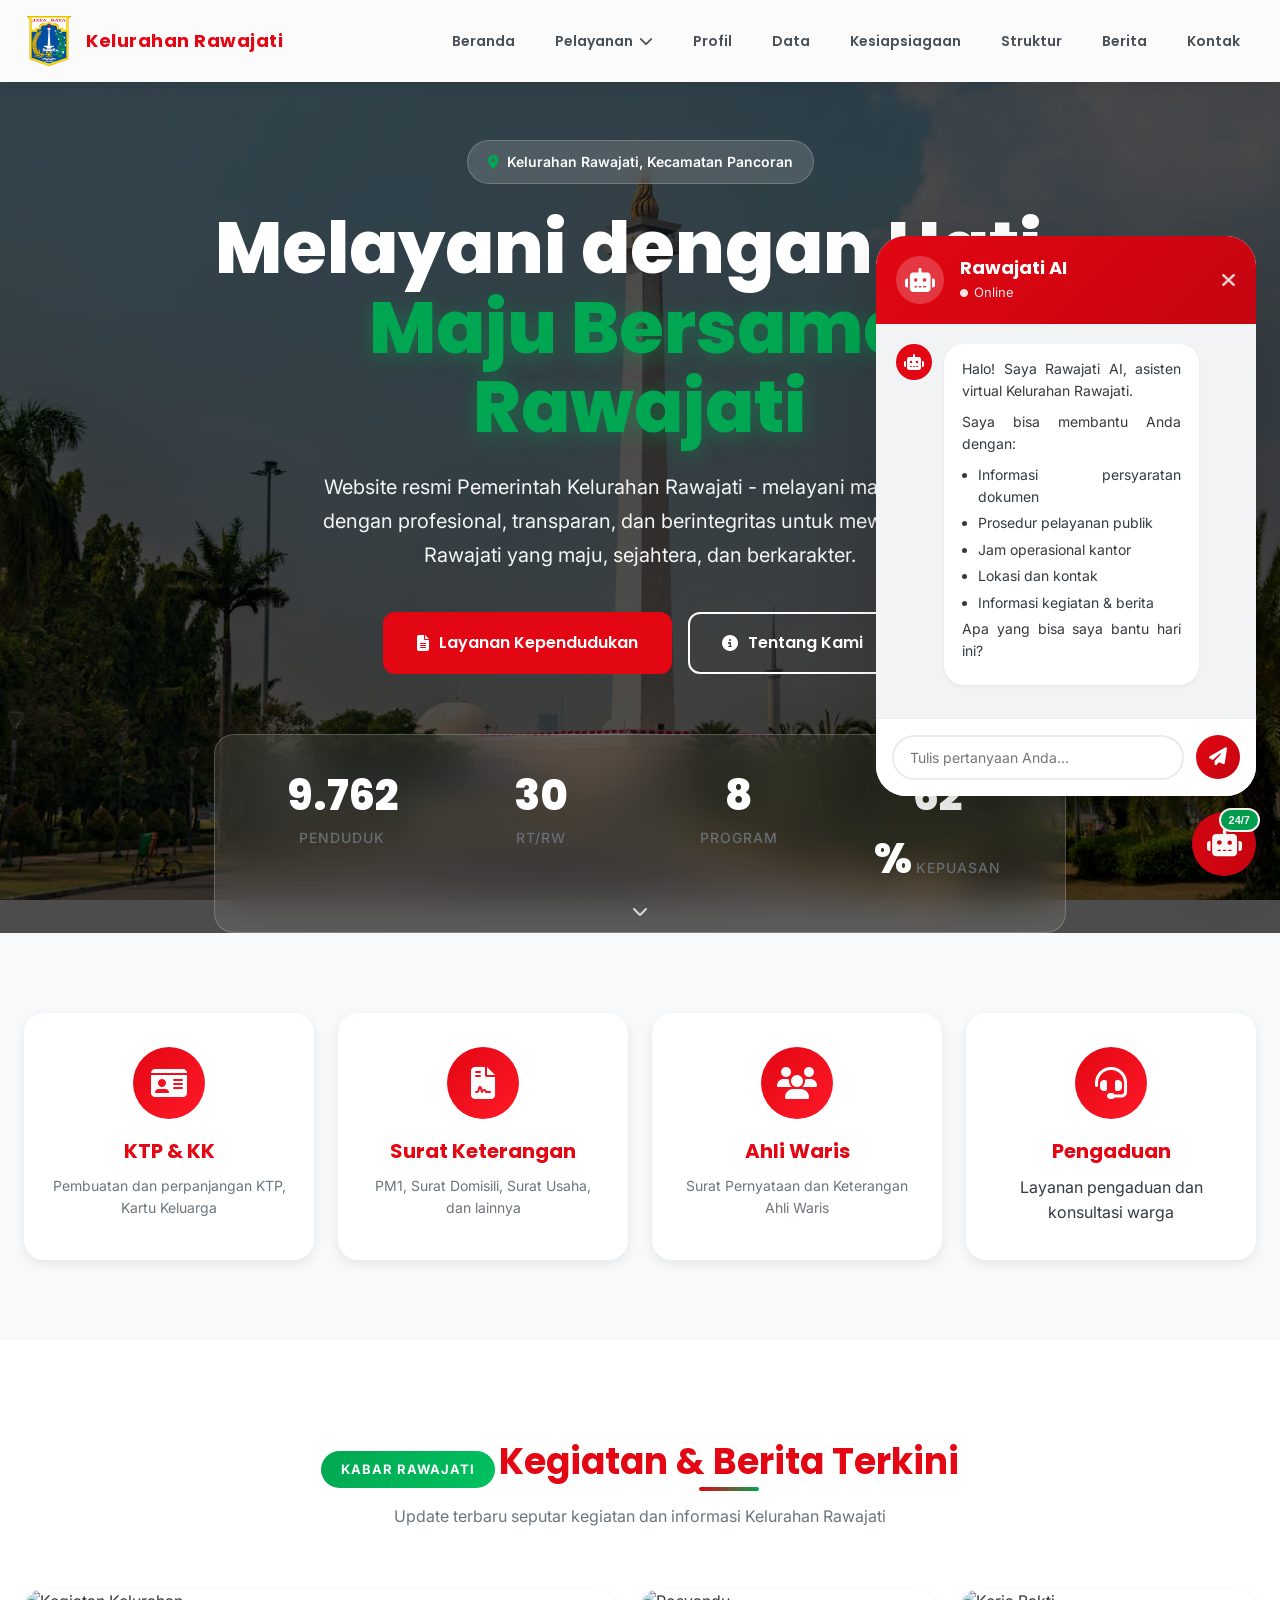
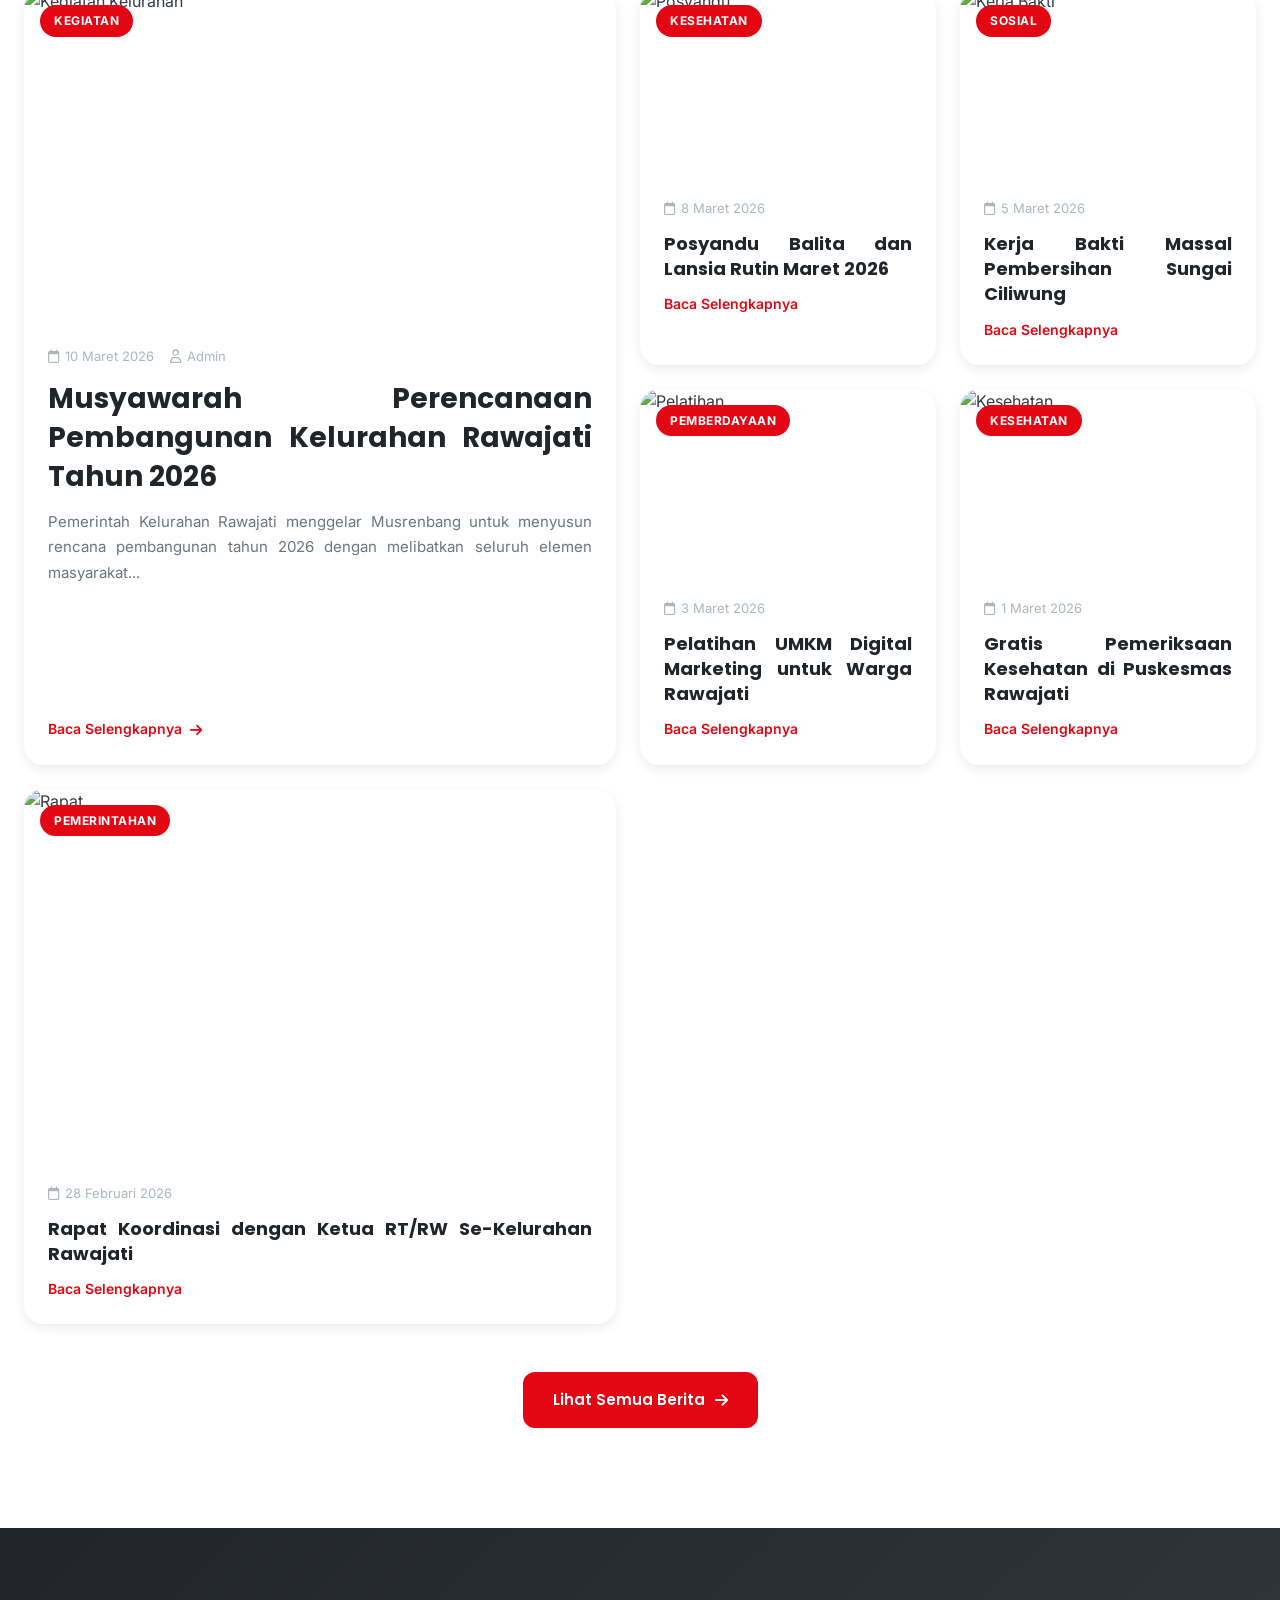
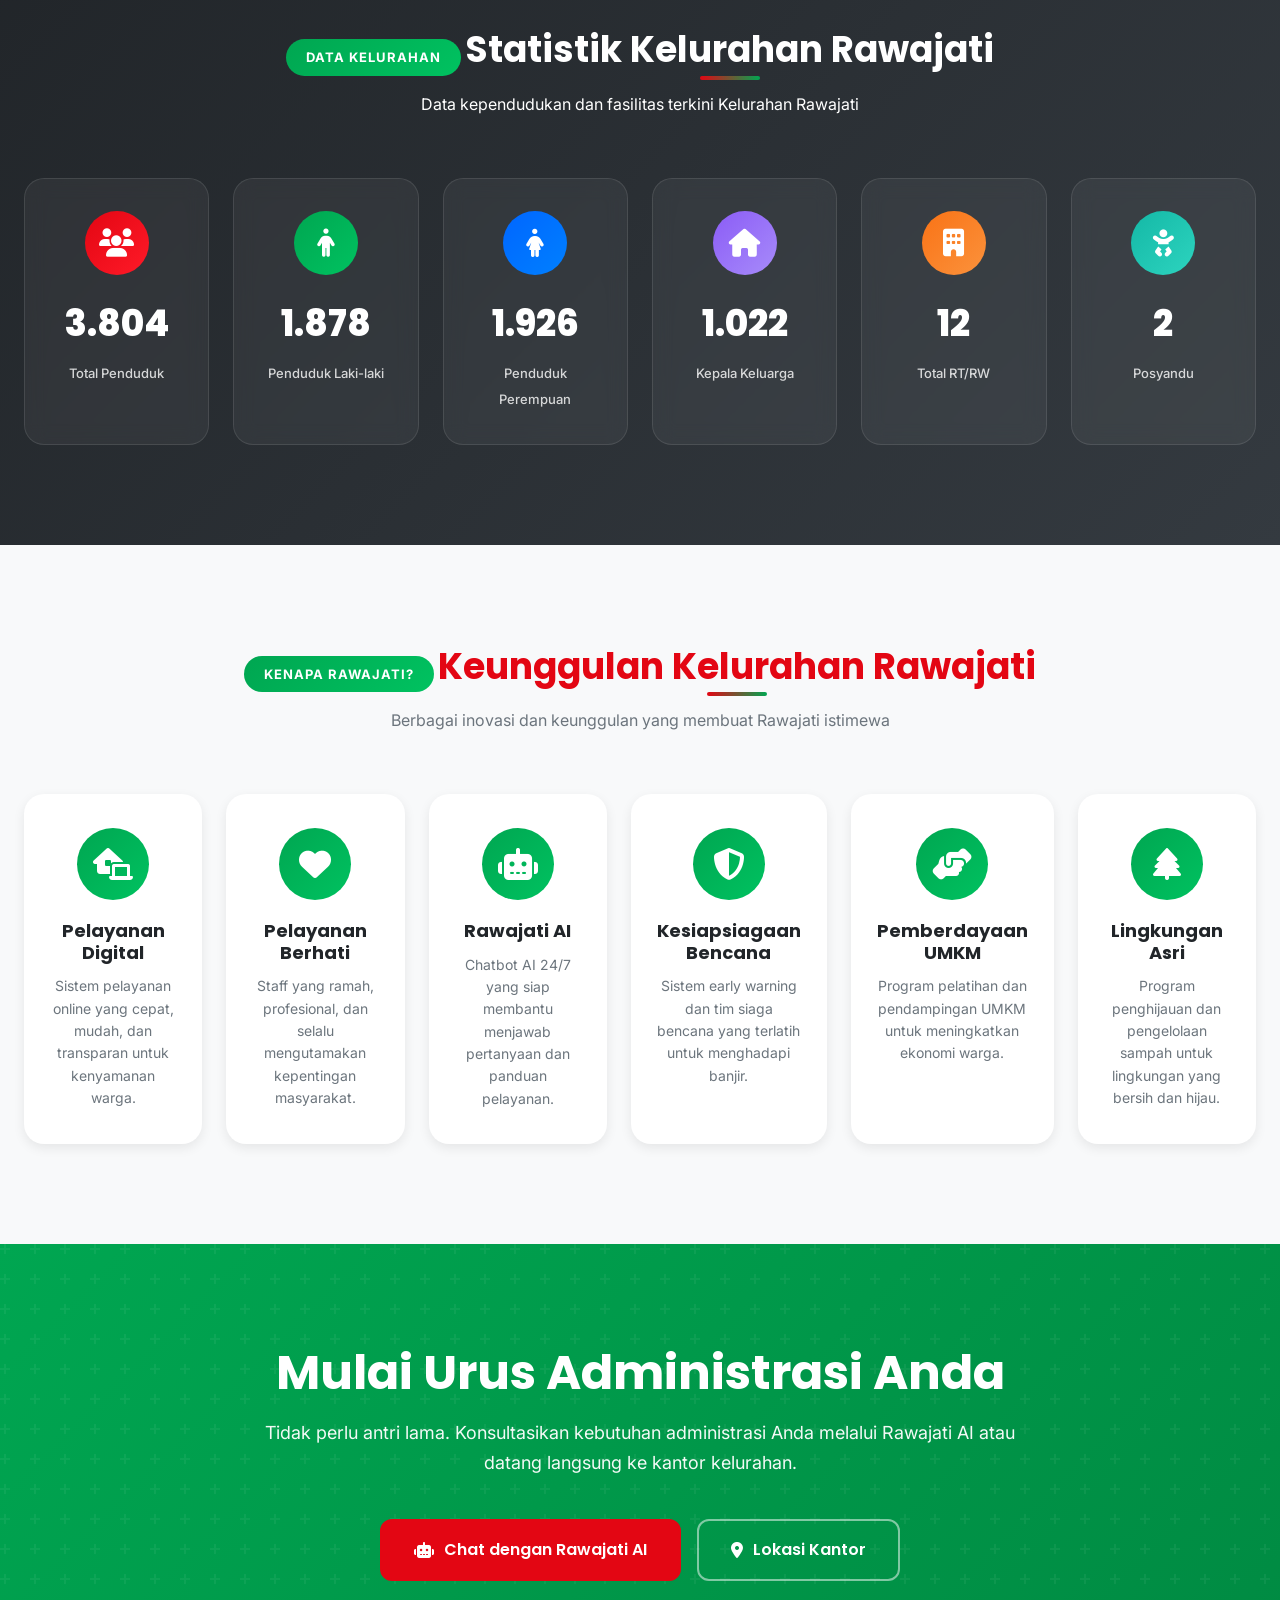
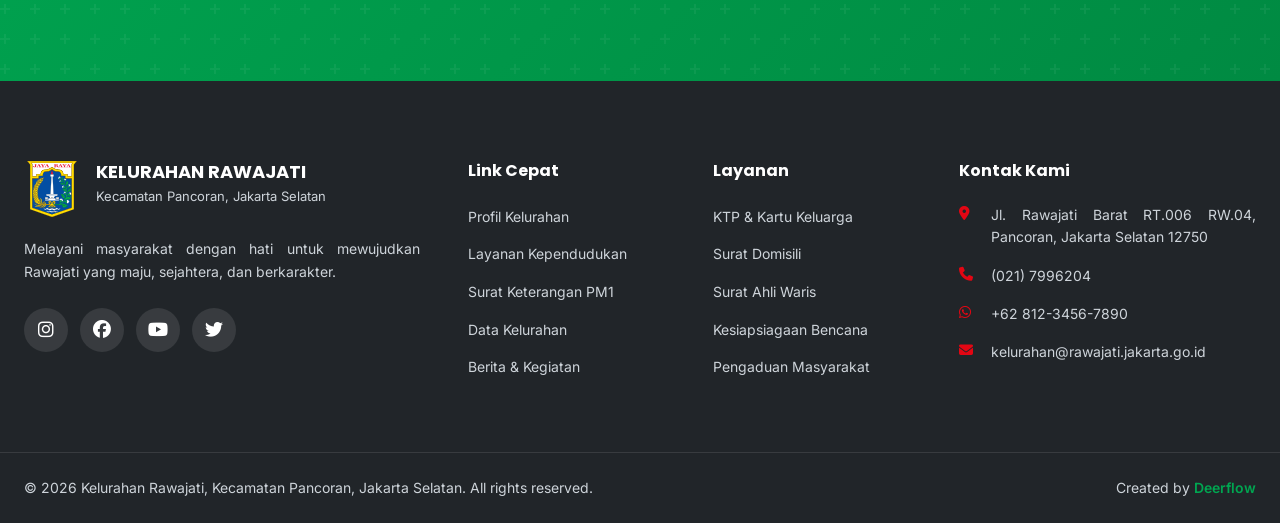
==== commit f429fe34: "fix: Add white styling for percent symbol in hero stats" ====
--- a/index.html
+++ b/index.html
@@ -90,7 +90,7 @@
                     <span class="stat-label">Program</span>
                 </div>
                 <div class="hero-stat-item">
-                    <span class="stat-number" data-target="100">0</span>%
+                    <span class="stat-number" data-target="100">0</span><span class="stat-percent">%</span>
                     <span class="stat-label">Kepuasan</span>
                 </div>
             </div>
--- a/css/style.css
+++ b/css/style.css
@@ -58,6 +58,7 @@
     color: var(--gray-800);
     line-height: 1.6;
     overflow-x: hidden;
+    text-align: justify;
 }
 
 h1, h2, h3, h4, h5, h6 {
@@ -284,7 +285,7 @@
     display: flex;
     align-items: center;
     justify-content: center;
-    background: linear-gradient(135deg, var(--primary-red) 0%, var(--primary-red-dark) 100%);
+    background: url('../monas.webp') center/cover no-repeat fixed;
     overflow: hidden;
     padding-top: 80px;
 }
@@ -296,9 +297,7 @@
     left: 0;
     right: 0;
     bottom: 0;
-    background: url('https://images.unsplash.com/photo-1555662356-4f6c2a7a0e4d?w=1920') center/cover;
-    opacity: 0.15;
-    mix-blend-mode: overlay;
+    background: rgba(0, 0, 0, 0.5);
 }
 
 .hero-overlay {
@@ -307,7 +306,7 @@
     left: 0;
     right: 0;
     bottom: 0;
-    background: linear-gradient(180deg, rgba(227, 6, 19, 0.85) 0%, rgba(196, 5, 16, 0.9) 100%);
+    background: rgba(0, 0, 0, 0.4);
 }
 
 .hero-content {
@@ -381,6 +380,17 @@
 
 .hero-stat-item {
     text-align: center;
+}
+
+.hero-stat-item .stat-number {
+    color: var(--white) !important;
+}
+
+.hero-stat-item .stat-percent {
+    color: var(--white) !important;
+    font-weight: 800;
+    font-size: 42px;
+    font-family: var(--font-heading);
 }
 
 .stat-number {
@@ -1367,3 +1377,1043 @@
         grid-template-columns: 1fr;
     }
 }
+
+/* ========================================
+   DATA PAGE - CHARTS GRID
+   ======================================== */
+.data-stats-section {
+    padding: 120px 0 80px;
+    background: linear-gradient(135deg, var(--gray-900) 0%, var(--gray-800) 100%);
+    margin-top: 80px;
+}
+
+.data-stat-card {
+    background: rgba(255, 255, 255, 0.05);
+    backdrop-filter: blur(10px);
+    padding: 32px 24px;
+    border-radius: var(--border-radius-lg);
+    border: 1px solid rgba(255, 255, 255, 0.1);
+    display: flex;
+    gap: 20px;
+    align-items: center;
+    transition: var(--transition);
+}
+
+.data-stat-card:hover {
+    background: rgba(255, 255, 255, 0.1);
+    transform: translateY(-4px);
+}
+
+.data-stat-card .stat-icon {
+    width: 64px;
+    height: 64px;
+    background: linear-gradient(135deg, var(--accent-tosca), var(--accent-tosca-light));
+    border-radius: 50%;
+    display: flex;
+    align-items: center;
+    justify-content: center;
+    font-size: 28px;
+    color: var(--white);
+    flex-shrink: 0;
+}
+
+.data-stat-card .stat-content {
+    flex: 1;
+}
+
+.data-stat-card .stat-number {
+    font-family: var(--font-heading);
+    font-size: 36px;
+    font-weight: 800;
+    color: var(--white);
+    margin-bottom: 4px;
+}
+
+.data-stat-card .stat-label {
+    font-size: 14px;
+    color: var(--gray-300);
+    margin-bottom: 8px;
+}
+
+.data-stat-card .stat-detail {
+    display: flex;
+    gap: 16px;
+    font-size: 12px;
+    color: var(--gray-400);
+}
+
+.data-stat-card .stat-detail span {
+    display: flex;
+    align-items: center;
+    gap: 6px;
+}
+
+.data-section {
+    padding: 100px 0;
+    background: var(--off-white);
+}
+
+.charts-grid {
+    display: grid;
+    grid-template-columns: repeat(3, 1fr);
+    gap: 32px;
+}
+
+.chart-card {
+    background: var(--white);
+    border-radius: var(--border-radius-lg);
+    box-shadow: var(--shadow);
+    overflow: hidden;
+    transition: var(--transition);
+}
+
+.chart-card:hover {
+    transform: translateY(-8px);
+    box-shadow: var(--shadow-xl);
+}
+
+.chart-header {
+    background: linear-gradient(135deg, var(--primary-red), var(--primary-red-dark));
+    padding: 20px 24px;
+    display: flex;
+    align-items: center;
+    gap: 12px;
+    color: var(--white);
+}
+
+.chart-header i {
+    font-size: 24px;
+}
+
+.chart-header h3 {
+    font-size: 18px;
+    color: var(--white);
+    margin: 0;
+}
+
+.chart-body {
+    padding: 32px 24px;
+}
+
+.chart-body canvas {
+    max-height: 300px;
+}
+
+/* Facilities Section */
+.facilities-section {
+    padding: 100px 0;
+    background: var(--white);
+}
+
+.facilities-grid {
+    display: grid;
+    grid-template-columns: repeat(3, 1fr);
+    gap: 24px;
+}
+
+.facility-card {
+    background: var(--off-white);
+    padding: 32px 24px;
+    border-radius: var(--border-radius-lg);
+    text-align: center;
+    transition: var(--transition);
+    border: 2px solid transparent;
+}
+
+.facility-card:hover {
+    border-color: var(--accent-tosca);
+    transform: translateY(-4px);
+    box-shadow: var(--shadow-md);
+}
+
+.facility-icon {
+    width: 72px;
+    height: 72px;
+    margin: 0 auto 20px;
+    background: linear-gradient(135deg, var(--accent-tosca), var(--accent-tosca-light));
+    border-radius: 50%;
+    display: flex;
+    align-items: center;
+    justify-content: center;
+    font-size: 32px;
+    color: var(--white);
+}
+
+.facility-card h3 {
+    font-size: 20px;
+    margin-bottom: 16px;
+    color: var(--gray-900);
+}
+
+.facility-list {
+    list-style: none;
+    padding: 0;
+    margin: 0;
+}
+
+.facility-list li {
+    font-size: 14px;
+    color: var(--gray-600);
+    padding: 8px 0;
+    border-bottom: 1px solid var(--gray-200);
+}
+
+.facility-list li:last-child {
+    border-bottom: none;
+}
+
+/* Economic Section */
+.economic-section {
+    padding: 100px 0;
+    background: var(--off-white);
+}
+
+.economic-grid {
+    display: grid;
+    grid-template-columns: repeat(4, 1fr);
+    gap: 24px;
+}
+
+.economic-card {
+    background: var(--white);
+    padding: 32px 24px;
+    border-radius: var(--border-radius-lg);
+    box-shadow: var(--shadow);
+    text-align: center;
+    transition: var(--transition);
+}
+
+.economic-card:hover {
+    transform: translateY(-8px);
+    box-shadow: var(--shadow-xl);
+}
+
+.economic-icon {
+    width: 72px;
+    height: 72px;
+    margin: 0 auto 20px;
+    background: linear-gradient(135deg, var(--primary-red), var(--primary-red-dark));
+    border-radius: 50%;
+    display: flex;
+    align-items: center;
+    justify-content: center;
+    font-size: 32px;
+    color: var(--white);
+}
+
+.economic-card h3 {
+    font-size: 20px;
+    margin-bottom: 12px;
+    color: var(--gray-900);
+}
+
+.economic-card p {
+    font-size: 14px;
+    color: var(--gray-600);
+    line-height: 1.6;
+    margin-bottom: 20px;
+}
+
+.economic-stats {
+    display: flex;
+    justify-content: center;
+    gap: 16px;
+}
+
+.stat-mini {
+    text-align: center;
+}
+
+.stat-mini-value {
+    display: block;
+    font-family: var(--font-heading);
+    font-size: 28px;
+    font-weight: 800;
+    color: var(--primary-red);
+}
+
+.stat-mini-label {
+    font-size: 12px;
+    color: var(--gray-500);
+}
+
+/* Download Section */
+.download-section {
+    padding: 100px 0;
+    background: var(--white);
+}
+
+.download-grid {
+    display: grid;
+    grid-template-columns: repeat(4, 1fr);
+    gap: 24px;
+}
+
+.download-card {
+    background: var(--off-white);
+    padding: 32px 24px;
+    border-radius: var(--border-radius-lg);
+    display: flex;
+    gap: 16px;
+    align-items: flex-start;
+    transition: var(--transition);
+    border: 2px solid transparent;
+}
+
+.download-card:hover {
+    border-color: var(--accent-tosca);
+    transform: translateY(-4px);
+    box-shadow: var(--shadow-md);
+}
+
+.download-icon {
+    width: 56px;
+    height: 56px;
+    background: linear-gradient(135deg, var(--accent-tosca), var(--accent-tosca-light));
+    border-radius: 50%;
+    display: flex;
+    align-items: center;
+    justify-content: center;
+    font-size: 24px;
+    color: var(--white);
+    flex-shrink: 0;
+}
+
+.download-content h4 {
+    font-size: 16px;
+    margin-bottom: 8px;
+    color: var(--gray-900);
+}
+
+.download-content p {
+    font-size: 13px;
+    color: var(--gray-600);
+    line-height: 1.6;
+    margin-bottom: 16px;
+}
+
+/* Responsive for Charts */
+@media (max-width: 992px) {
+    .charts-grid {
+        grid-template-columns: 1fr;
+    }
+    
+    .facilities-grid {
+        grid-template-columns: repeat(2, 1fr);
+    }
+    
+    .economic-grid {
+        grid-template-columns: repeat(2, 1fr);
+    }
+}
+
+@media (max-width: 768px) {
+    .data-stats-section {
+        margin-top: 60px;
+    }
+    
+    .data-stat-card {
+        flex-direction: column;
+        text-align: center;
+    }
+    
+    .data-stat-card .stat-detail {
+        justify-content: center;
+    }
+    
+    .facilities-grid {
+        grid-template-columns: 1fr;
+    }
+    
+    .economic-grid,
+    .download-grid {
+        grid-template-columns: 1fr;
+    }
+}
+
+/* ========================================
+   PROFIL PAGE - PAGE HEADER
+   ======================================== */
+.page-header {
+    margin-top: 100px;
+    background: linear-gradient(135deg, var(--primary-red) 0%, var(--primary-red-dark) 100%);
+    padding: 80px 0 60px;
+    position: relative;
+    overflow: hidden;
+}
+
+.page-header::before {
+    content: '';
+    position: absolute;
+    top: 0;
+    left: 0;
+    right: 0;
+    bottom: 0;
+    background: url("data:image/svg+xml,%3Csvg width='60' height='60' viewBox='0 0 60 60' xmlns='http://www.w3.org/2000/svg'%3E%3Cg fill='none' fill-rule='evenodd'%3E%3Cg fill='%23ffffff' fill-opacity='0.05'%3E%3Cpath d='M36 34v-4h-2v4h-4v2h4v4h2v-4h4v-2h-4zm0-30V0h-2v4h-4v2h4v4h2V6h4V4h-4zM6 34v-4H4v4H0v2h4v4h2v-4h4v-2H6zM6 4V0H4v4H0v2h4v4h2V6h4V4H6z'/%3E%3C/g%3E%3C/g%3E%3C/svg%3E");
+}
+
+.page-header-content {
+    position: relative;
+    text-align: center;
+    color: var(--white);
+    max-width: 900px;
+    margin: 0 auto;
+    padding: 0 24px;
+}
+
+.breadcrumb {
+    display: flex;
+    align-items: center;
+    justify-content: center;
+    gap: 8px;
+    margin-bottom: 20px;
+    font-size: 14px;
+}
+
+.breadcrumb a {
+    color: rgba(255, 255, 255, 0.9);
+    transition: var(--transition);
+}
+
+.breadcrumb a:hover {
+    color: var(--white);
+}
+
+.breadcrumb .separator {
+    color: rgba(255, 255, 255, 0.6);
+    font-size: 10px;
+}
+
+.breadcrumb .current {
+    color: var(--white);
+    font-weight: 600;
+}
+
+.page-header h1 {
+    font-size: clamp(32px, 5vw, 48px);
+    margin-bottom: 16px;
+    color: var(--white);
+    letter-spacing: -0.5px;
+}
+
+.page-header p {
+    font-size: 18px;
+    opacity: 0.95;
+    line-height: 1.7;
+    max-width: 700px;
+    margin: 0 auto;
+}
+
+/* ========================================
+   PROFIL PAGE - ABOUT SECTION
+   ======================================== */
+.about-section {
+    padding: 100px 0;
+    background: var(--white);
+}
+
+.about-grid {
+    display: grid;
+    grid-template-columns: 1.2fr 1fr;
+    gap: 60px;
+    align-items: center;
+}
+
+.about-content h2 {
+    font-size: clamp(28px, 4vw, 36px);
+    margin-bottom: 24px;
+    color: var(--primary-red);
+    position: relative;
+    padding-bottom: 16px;
+}
+
+.about-content h2::after {
+    content: '';
+    position: absolute;
+    bottom: 0;
+    left: 0;
+    width: 80px;
+    height: 4px;
+    background: linear-gradient(90deg, var(--primary-red), var(--accent-tosca));
+    border-radius: 2px;
+}
+
+.about-content p {
+    font-size: 16px;
+    line-height: 1.8;
+    color: var(--gray-700);
+    margin-bottom: 20px;
+    text-align: left;
+}
+
+.about-stats {
+    display: grid;
+    grid-template-columns: repeat(4, 1fr);
+    gap: 24px;
+    margin-top: 40px;
+    padding-top: 40px;
+    border-top: 2px solid var(--gray-200);
+}
+
+.stat-item {
+    text-align: center;
+}
+
+.stat-number {
+    font-size: 42px;
+    font-weight: 800;
+    color: var(--primary-red);
+    font-family: var(--font-heading);
+    line-height: 1;
+    margin-bottom: 8px;
+}
+
+.stat-label {
+    font-size: 14px;
+    color: var(--gray-600);
+    font-weight: 500;
+    text-transform: uppercase;
+    letter-spacing: 1px;
+}
+
+.about-image {
+    position: relative;
+    border-radius: var(--border-radius-lg);
+    overflow: hidden;
+    box-shadow: var(--shadow-lg);
+}
+
+.about-img {
+    width: 100%;
+    height: 500px;
+    object-fit: cover;
+    transition: var(--transition);
+}
+
+.about-image:hover .about-img {
+    transform: scale(1.05);
+}
+
+.about-image-overlay {
+    position: absolute;
+    bottom: 0;
+    left: 0;
+    right: 0;
+    background: linear-gradient(transparent, rgba(0, 0, 0, 0.8));
+    padding: 40px 24px 24px;
+}
+
+.overlay-content {
+    display: flex;
+    align-items: center;
+    gap: 12px;
+    color: var(--white);
+    font-size: 16px;
+    font-weight: 600;
+}
+
+.overlay-content i {
+    font-size: 24px;
+    color: var(--accent-tosca);
+}
+
+/* ========================================
+   PROFIL PAGE - VISION MISSION SECTION
+   ======================================== */
+.vision-mission-section {
+    padding: 100px 0;
+    background: var(--gray-100);
+}
+
+.vm-grid {
+    display: grid;
+    grid-template-columns: 1fr 1.5fr;
+    gap: 40px;
+}
+
+.vm-card {
+    background: var(--white);
+    padding: 48px 40px;
+    border-radius: var(--border-radius-lg);
+    box-shadow: var(--shadow);
+    transition: var(--transition);
+    border: 2px solid transparent;
+}
+
+.vm-card:hover {
+    transform: translateY(-8px);
+    box-shadow: var(--shadow-xl);
+}
+
+.vision-card {
+    border-left: 4px solid var(--primary-red);
+}
+
+.mission-card {
+    border-left: 4px solid var(--accent-tosca);
+}
+
+.vm-icon {
+    width: 80px;
+    height: 80px;
+    background: linear-gradient(135deg, var(--primary-red), var(--primary-red-light));
+    border-radius: 50%;
+    display: flex;
+    align-items: center;
+    justify-content: center;
+    margin-bottom: 24px;
+    font-size: 32px;
+    color: var(--white);
+    box-shadow: var(--shadow-md);
+}
+
+.mission-card .vm-icon {
+    background: linear-gradient(135deg, var(--accent-tosca), var(--accent-tosca-light));
+}
+
+.vm-card h3 {
+    font-size: 28px;
+    margin-bottom: 20px;
+    color: var(--gray-900);
+}
+
+.vm-text {
+    font-size: 16px;
+    line-height: 1.8;
+    color: var(--gray-700);
+    font-style: italic;
+    padding-left: 16px;
+    border-left: 3px solid var(--gray-300);
+}
+
+.mission-list {
+    list-style: none;
+}
+
+.mission-list li {
+    display: flex;
+    gap: 16px;
+    margin-bottom: 16px;
+    font-size: 15px;
+    line-height: 1.7;
+    color: var(--gray-700);
+}
+
+.mission-list i {
+    color: var(--accent-tosca);
+    font-size: 18px;
+    margin-top: 2px;
+    flex-shrink: 0;
+}
+
+/* ========================================
+   PROFIL PAGE - HISTORY SECTION
+   ======================================== */
+.history-section {
+    padding: 100px 0;
+    background: var(--white);
+}
+
+.section-header {
+    text-align: center;
+    margin-bottom: 60px;
+}
+
+.section-header h2 {
+    font-size: clamp(28px, 4vw, 36px);
+    color: var(--primary-red);
+    margin-bottom: 16px;
+    position: relative;
+    display: inline-block;
+}
+
+.section-header h2::after {
+    content: '';
+    position: absolute;
+    bottom: -8px;
+    left: 50%;
+    transform: translateX(-50%);
+    width: 60px;
+    height: 4px;
+    background: linear-gradient(90deg, var(--primary-red), var(--accent-tosca));
+    border-radius: 2px;
+}
+
+.section-header p {
+    font-size: 16px;
+    color: var(--gray-600);
+    max-width: 600px;
+    margin: 0 auto;
+}
+
+.timeline-container {
+    max-width: 900px;
+    margin: 0 auto;
+}
+
+.timeline {
+    position: relative;
+    padding-left: 40px;
+}
+
+.timeline::before {
+    content: '';
+    position: absolute;
+    left: 0;
+    top: 0;
+    bottom: 0;
+    width: 4px;
+    background: linear-gradient(180deg, var(--primary-red), var(--accent-tosca));
+    border-radius: 2px;
+}
+
+.timeline-item {
+    position: relative;
+    margin-bottom: 40px;
+    padding-left: 40px;
+}
+
+.timeline-item:last-child {
+    margin-bottom: 0;
+}
+
+.timeline-marker {
+    position: absolute;
+    left: -40px;
+    top: 0;
+    width: 84px;
+    height: 84px;
+    background: var(--white);
+    border: 4px solid var(--primary-red);
+    border-radius: 50%;
+    display: flex;
+    align-items: center;
+    justify-content: center;
+    font-size: 20px;
+    font-weight: 700;
+    color: var(--primary-red);
+    font-family: var(--font-heading);
+    box-shadow: var(--shadow-md);
+    z-index: 1;
+}
+
+.timeline-content {
+    background: var(--gray-100);
+    padding: 32px;
+    border-radius: var(--border-radius-lg);
+    border-left: 4px solid var(--primary-red);
+    transition: var(--transition);
+}
+
+.timeline-content:hover {
+    box-shadow: var(--shadow-lg);
+    transform: translateX(8px);
+}
+
+.timeline-content h4 {
+    font-size: 20px;
+    color: var(--gray-900);
+    margin-bottom: 12px;
+}
+
+.timeline-content p {
+    font-size: 15px;
+    line-height: 1.7;
+    color: var(--gray-700);
+}
+
+/* ========================================
+   PROFIL PAGE - GEOGRAPHIC SECTION
+   ======================================== */
+.geographic-section {
+    padding: 100px 0;
+    background: var(--white);
+}
+
+.geo-grid {
+    display: grid;
+    grid-template-columns: 1.2fr 1fr;
+    gap: 60px;
+    align-items: center;
+}
+
+.geo-info h3 {
+    font-size: 28px;
+    color: var(--primary-red);
+    margin-bottom: 20px;
+}
+
+.geo-info > p {
+    font-size: 16px;
+    line-height: 1.8;
+    color: var(--gray-700);
+    margin-bottom: 32px;
+    text-align: left;
+}
+
+.boundary-list h4 {
+    font-size: 18px;
+    color: var(--gray-900);
+    margin-bottom: 20px;
+    padding-bottom: 12px;
+    border-bottom: 2px solid var(--gray-300);
+}
+
+.boundary-item {
+    display: flex;
+    gap: 16px;
+    margin-bottom: 20px;
+    padding: 20px;
+    background: var(--gray-100);
+    border-radius: var(--border-radius);
+    transition: var(--transition);
+}
+
+.boundary-item:hover {
+    background: var(--gray-200);
+    transform: translateX(8px);
+}
+
+.boundary-item i {
+    font-size: 24px;
+    color: var(--accent-tosca);
+    margin-top: 2px;
+    flex-shrink: 0;
+}
+
+.boundary-item strong {
+    display: block;
+    font-size: 16px;
+    color: var(--gray-900);
+    margin-bottom: 4px;
+    font-weight: 700;
+}
+
+.boundary-item p {
+    font-size: 14px;
+    color: var(--gray-600);
+    line-height: 1.5;
+}
+
+.geo-map {
+    position: relative;
+    border-radius: var(--border-radius-lg);
+    overflow: hidden;
+    box-shadow: var(--shadow-lg);
+}
+
+.map-img {
+    width: 100%;
+    height: 450px;
+    object-fit: cover;
+    transition: var(--transition);
+}
+
+.geo-map:hover .map-img {
+    transform: scale(1.05);
+}
+
+.map-overlay {
+    position: absolute;
+    bottom: 24px;
+    left: 24px;
+}
+
+.overlay-badge {
+    display: inline-flex;
+    align-items: center;
+    gap: 8px;
+    background: rgba(0, 0, 0, 0.85);
+    color: var(--white);
+    padding: 12px 20px;
+    border-radius: 50px;
+    font-size: 14px;
+    font-weight: 600;
+    backdrop-filter: blur(10px);
+}
+
+.overlay-badge i {
+    color: var(--accent-tosca);
+    font-size: 18px;
+}
+
+/* ========================================
+   PROFIL PAGE - VALUES SECTION
+   ======================================== */
+.values-section {
+    padding: 100px 0;
+    background: var(--white);
+}
+
+.values-grid {
+    display: grid;
+    grid-template-columns: repeat(3, 1fr);
+    gap: 32px;
+}
+
+.value-card {
+    background: var(--gray-100);
+    padding: 40px 32px;
+    border-radius: var(--border-radius-lg);
+    text-align: center;
+    transition: var(--transition);
+    border: 2px solid transparent;
+}
+
+.value-card:hover {
+    transform: translateY(-8px);
+    box-shadow: var(--shadow-xl);
+    border-color: var(--primary-red);
+}
+
+.value-icon {
+    width: 90px;
+    height: 90px;
+    margin: 0 auto 24px;
+    background: linear-gradient(135deg, var(--primary-red), var(--primary-red-light));
+    border-radius: 50%;
+    display: flex;
+    align-items: center;
+    justify-content: center;
+    font-size: 36px;
+    color: var(--white);
+    box-shadow: var(--shadow-md);
+    transition: var(--transition);
+}
+
+.value-card:hover .value-icon {
+    transform: scale(1.1) rotate(5deg);
+}
+
+.value-card:nth-child(2) .value-icon {
+    background: linear-gradient(135deg, var(--accent-tosca), var(--accent-tosca-light));
+}
+
+.value-card:nth-child(3) .value-icon {
+    background: linear-gradient(135deg, #667eea, #764ba2);
+}
+
+.value-card:nth-child(4) .value-icon {
+    background: linear-gradient(135deg, #f093fb, #f5576c);
+}
+
+.value-card:nth-child(5) .value-icon {
+    background: linear-gradient(135deg, #4facfe, #00f2fe);
+}
+
+.value-card:nth-child(6) .value-icon {
+    background: linear-gradient(135deg, #43e97b, #38f9d7);
+}
+
+.value-card h3 {
+    font-size: 22px;
+    margin-bottom: 16px;
+    color: var(--gray-900);
+}
+
+.value-card p {
+    font-size: 15px;
+    line-height: 1.7;
+    color: var(--gray-700);
+}
+
+/* ========================================
+   PROFIL PAGE - RESPONSIVE
+   ======================================== */
+@media (max-width: 1024px) {
+    .about-grid,
+    .geo-grid {
+        grid-template-columns: 1fr;
+        gap: 40px;
+    }
+    
+    .about-image {
+        order: -1;
+    }
+    
+    .vm-grid {
+        grid-template-columns: 1fr;
+        gap: 32px;
+    }
+    
+    .values-grid {
+        grid-template-columns: repeat(2, 1fr);
+    }
+}
+
+@media (max-width: 768px) {
+    .page-header {
+        margin-top: 80px;
+        padding: 60px 0 40px;
+    }
+    
+    .page-header h1 {
+        font-size: 28px;
+    }
+    
+    .page-header p {
+        font-size: 16px;
+    }
+    
+    .about-stats {
+        grid-template-columns: repeat(2, 1fr);
+    }
+    
+    .about-content h2,
+    .section-header h2,
+    .geo-info h3 {
+        font-size: 24px;
+    }
+    
+    .timeline {
+        padding-left: 30px;
+    }
+    
+    .timeline::before {
+        left: 0;
+    }
+    
+    .timeline-marker {
+        left: -30px;
+        width: 64px;
+        height: 64px;
+        font-size: 16px;
+    }
+    
+    .timeline-item {
+        padding-left: 30px;
+    }
+    
+    .timeline-content {
+        padding: 24px;
+    }
+    
+    .values-grid {
+        grid-template-columns: 1fr;
+        gap: 24px;
+    }
+    
+    .vm-card {
+        padding: 32px 24px;
+    }
+    
+    .boundary-item {
+        padding: 16px;
+    }
+}
+
+@media (max-width: 480px) {
+    .about-stats {
+        grid-template-columns: 1fr;
+        gap: 16px;
+    }
+    
+    .stat-number {
+        font-size: 32px;
+    }
+    
+    .about-img,
+    .map-img {
+        height: 300px;
+    }
+}
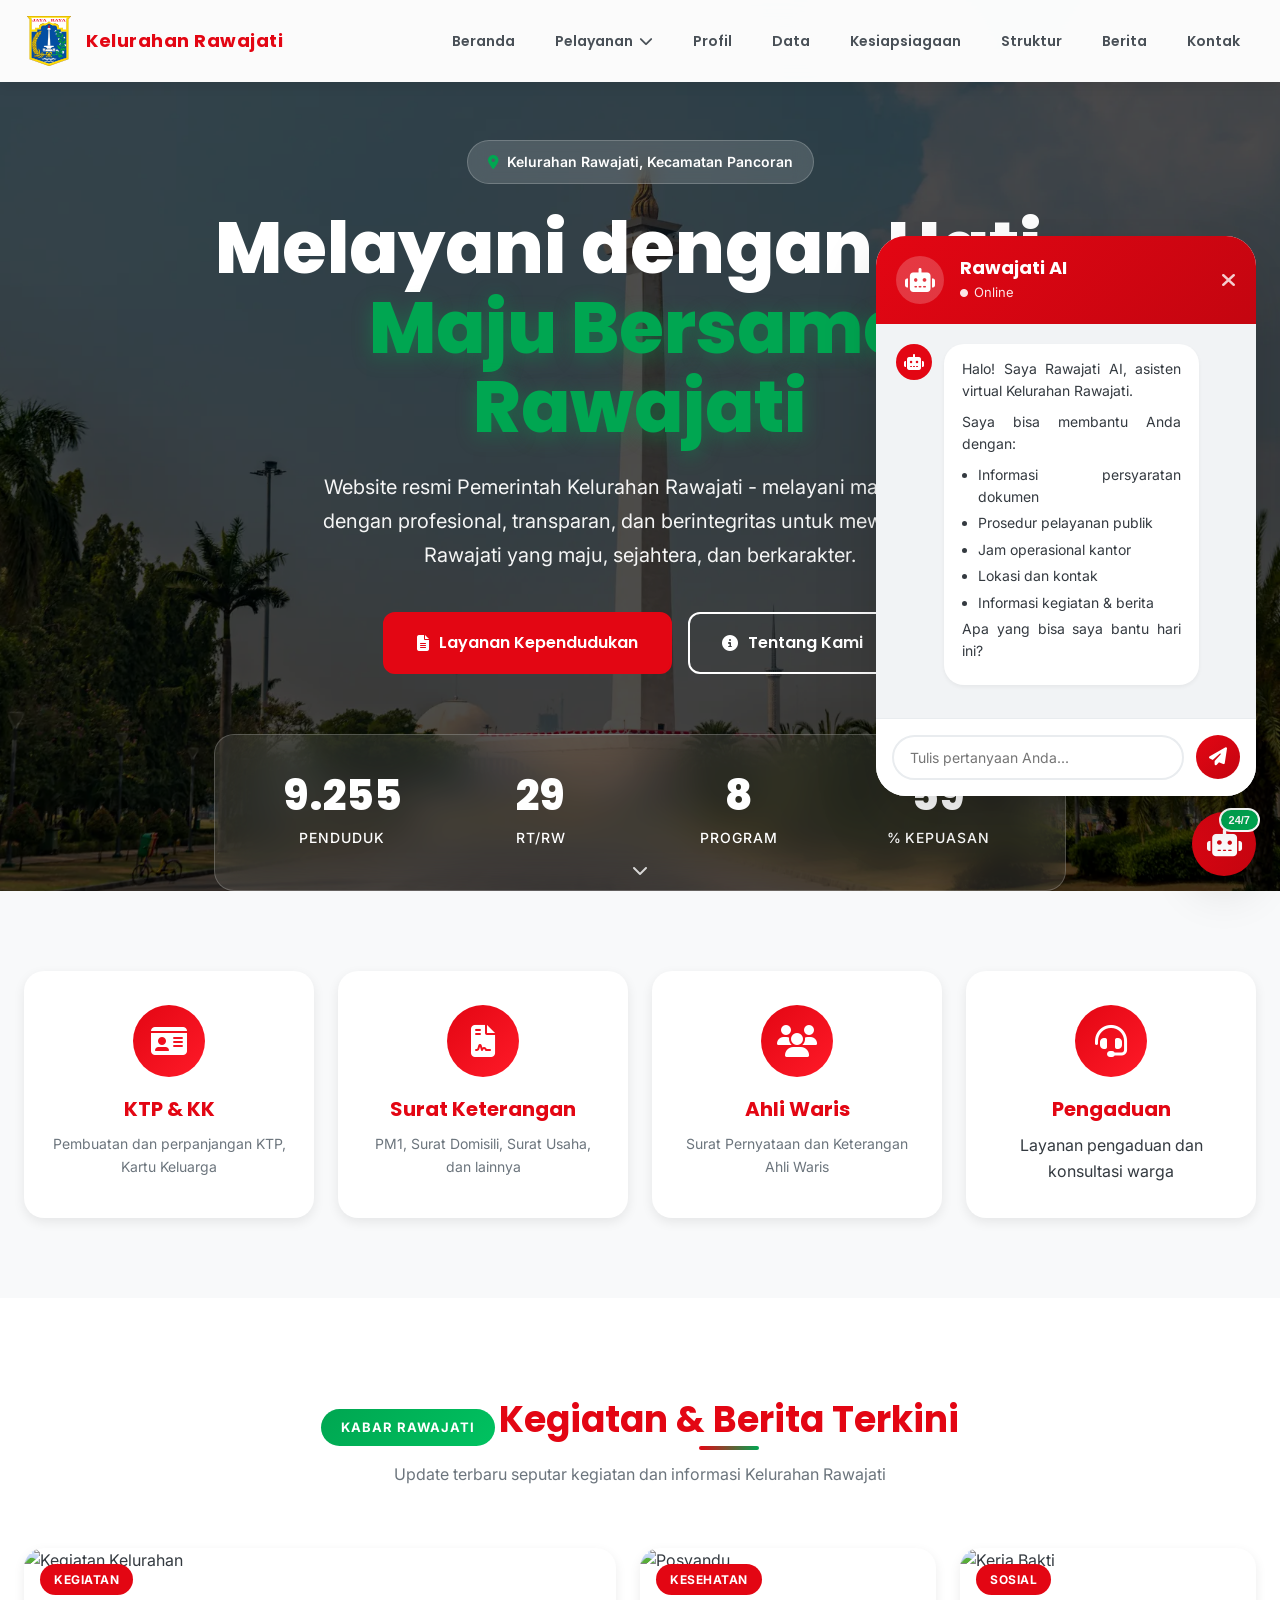
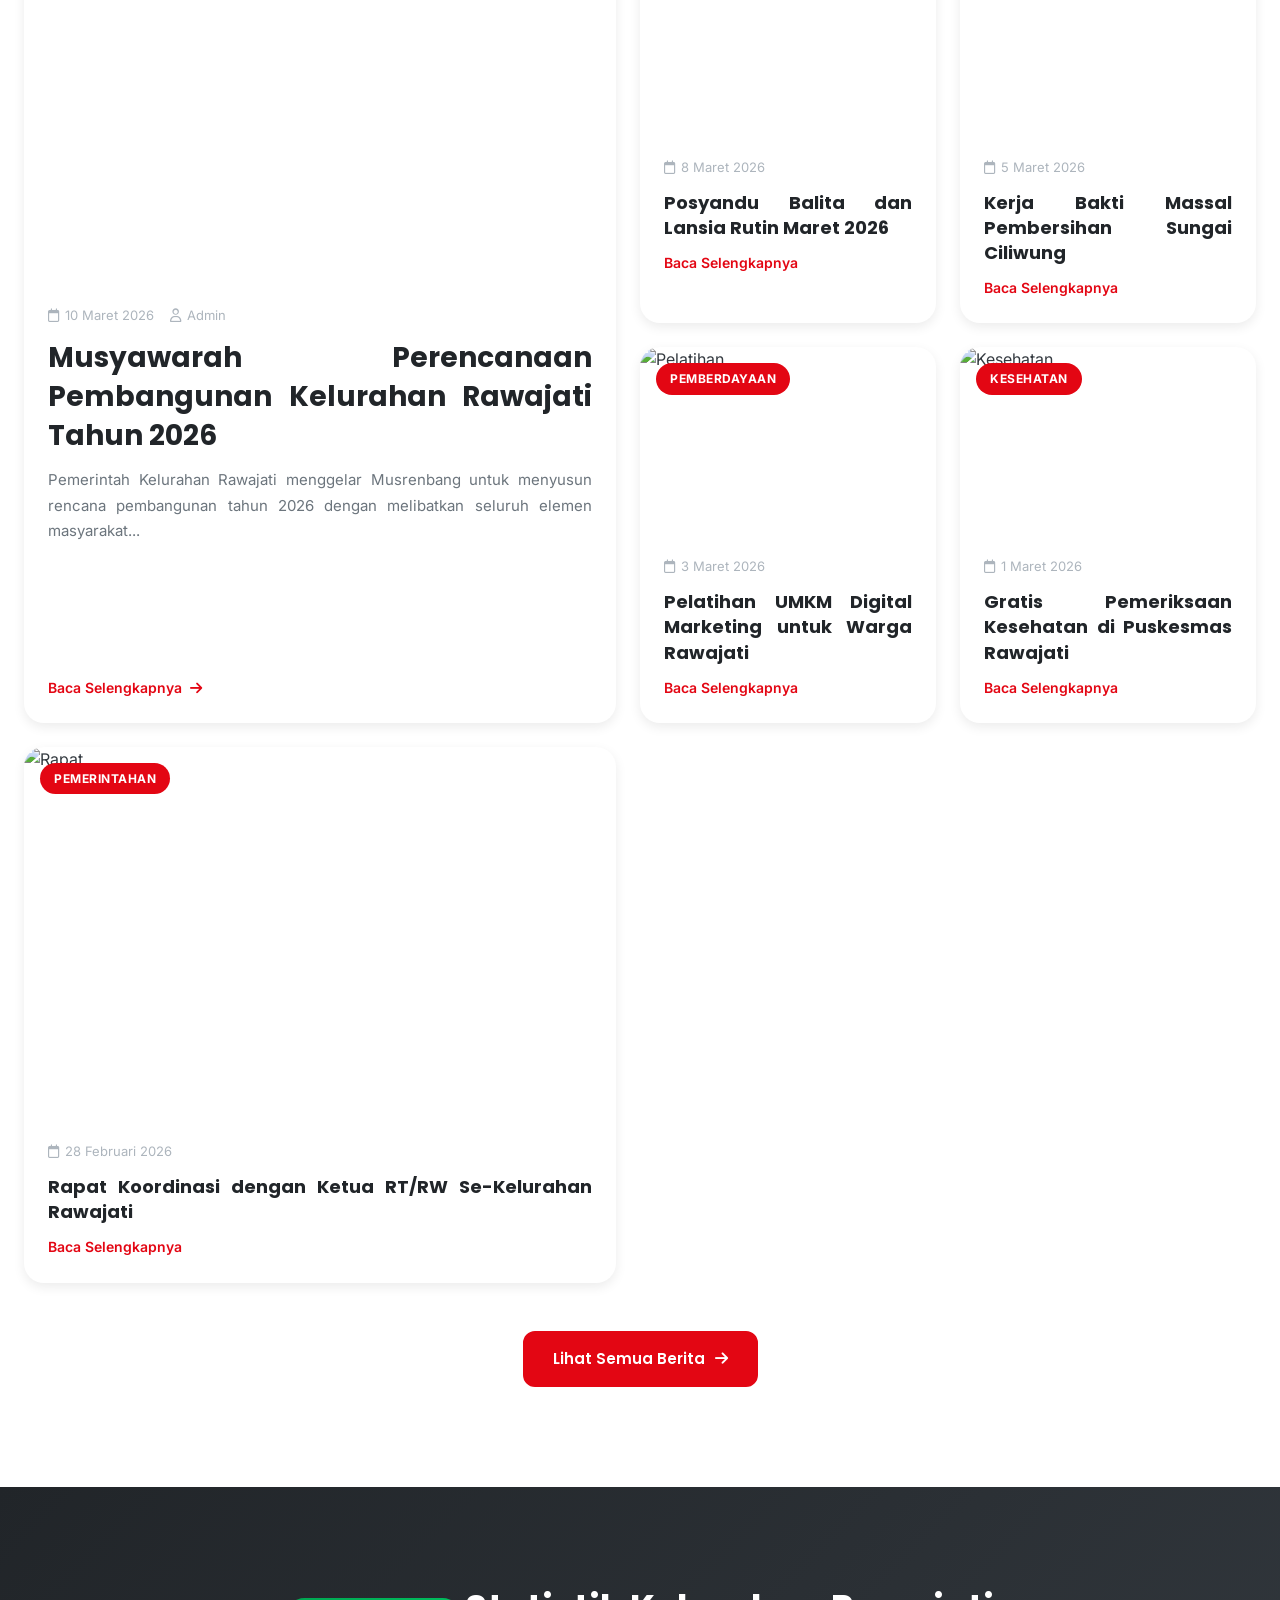
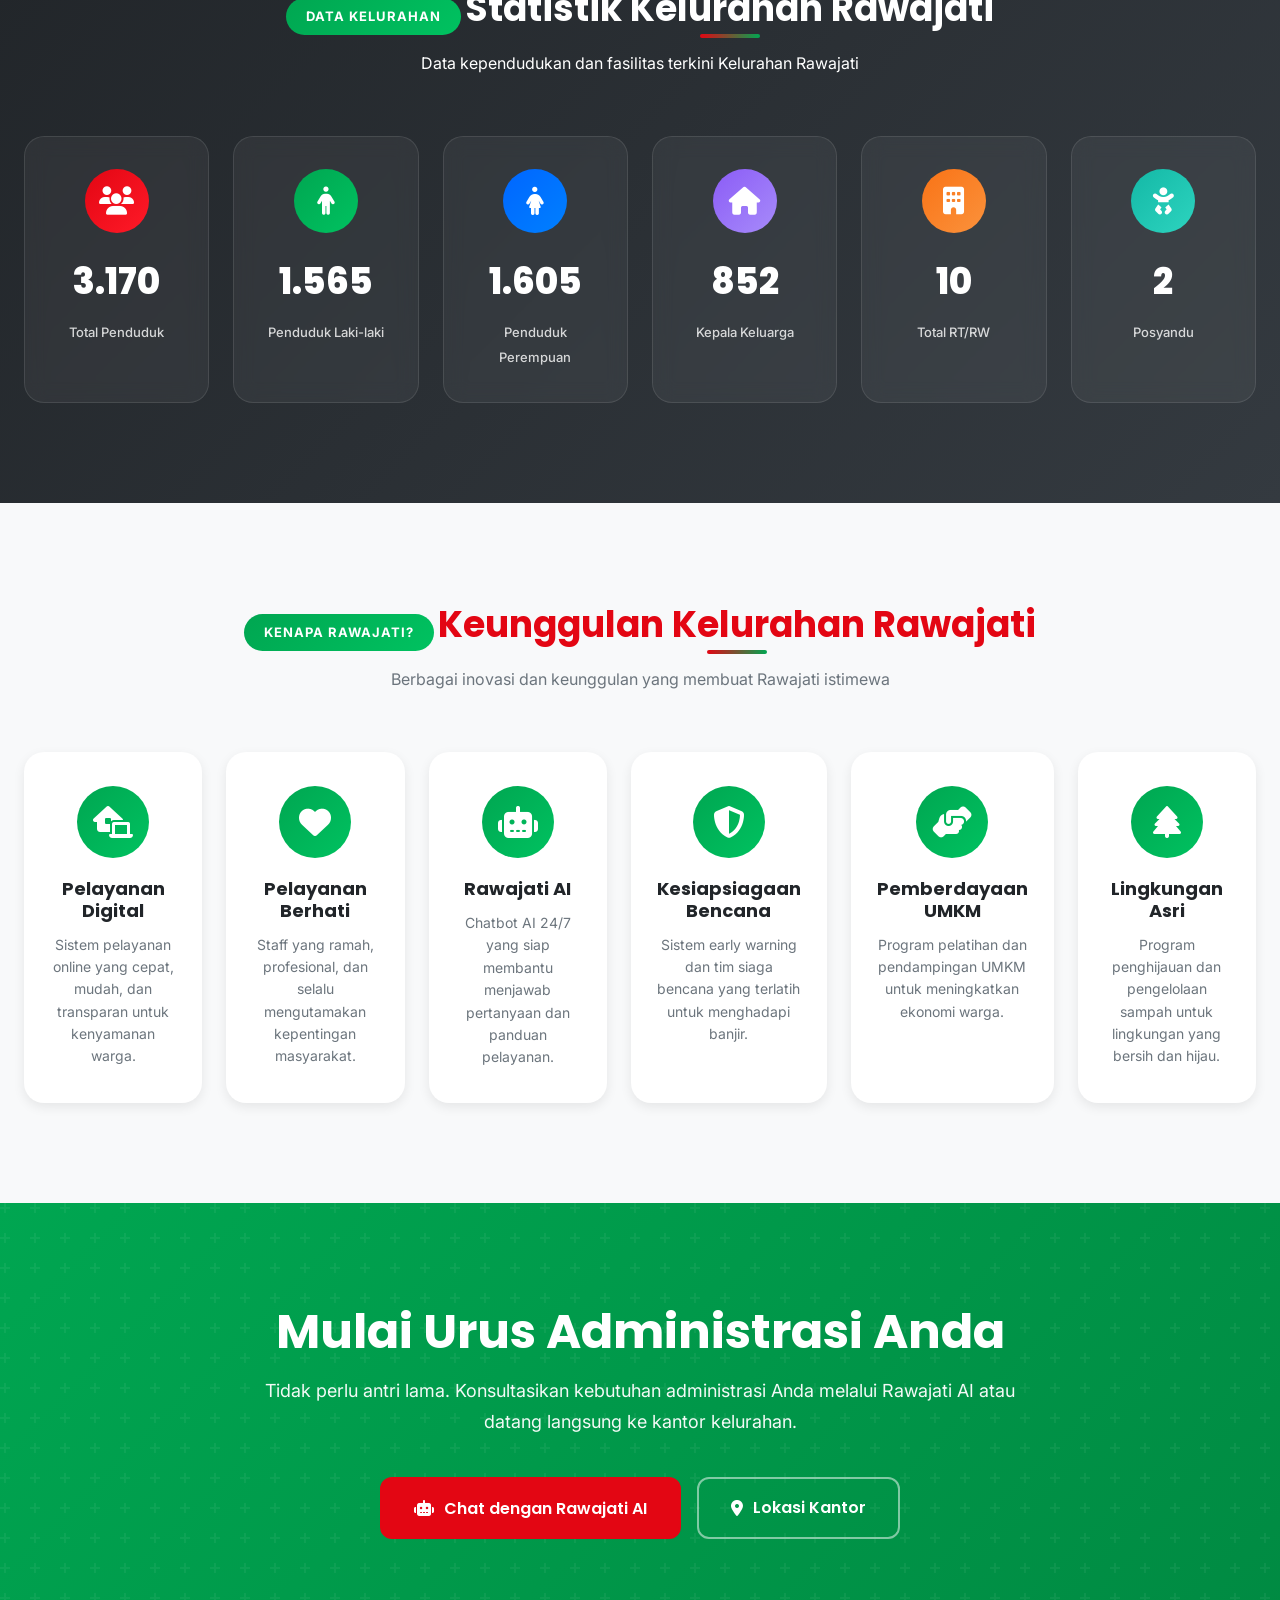
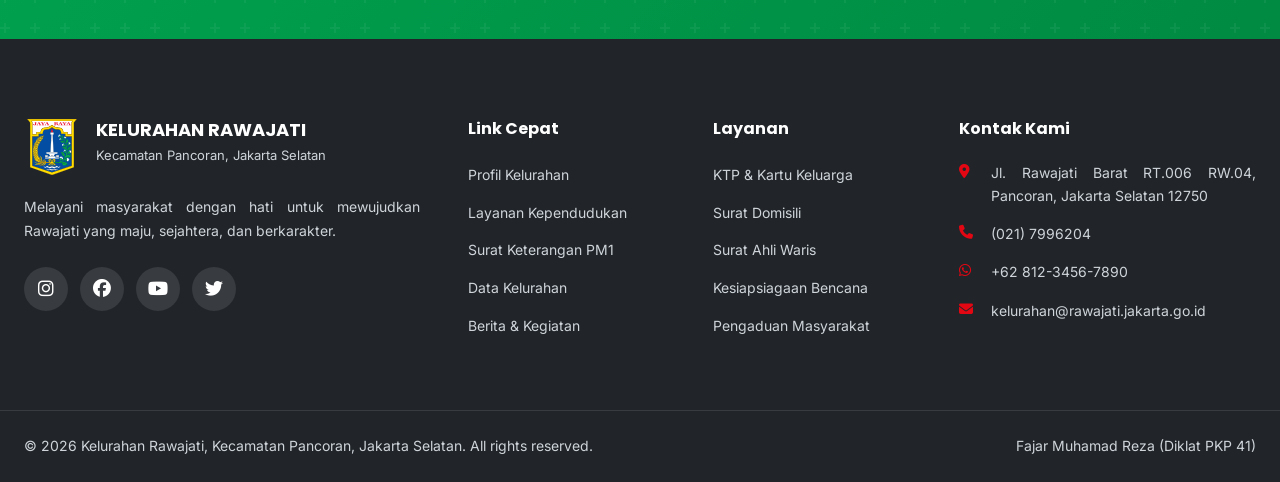
==== commit cff1e857: "Update footer credit to Fajar Muhamad Reza (Diklat PKP 41)" ====
--- a/index.html
+++ b/index.html
@@ -474,7 +474,7 @@
                 <div class="footer-bottom-content">
                     <p>&copy; 2026 Kelurahan Rawajati, Kecamatan Pancoran, Jakarta Selatan. All rights reserved.</p>
                     <div class="footer-credits">
-                        <span>Created by <a href="https://deerflow.tech" target="_blank" class="deerflow-link">Deerflow</a></span>
+                        <span>Fajar Muhamad Reza (Diklat PKP 41)</span>
                     </div>
                 </div>
             </div>
--- a/css/style.css
+++ b/css/style.css
@@ -387,10 +387,13 @@
 }
 
 .hero-stat-item .stat-percent {
-    color: var(--white) !important;
-    font-weight: 800;
-    font-size: 42px;
-    font-family: var(--font-heading);
+    color: white !important;
+    font-size: 14px !important;
+    font-weight: 500 !important;
+    font-family: var(--font-body) !important;
+    margin-left: 2px;
+    display: inline-block;
+    vertical-align: baseline;
 }
 
 .stat-number {
@@ -404,7 +407,8 @@
 
 .stat-label {
     font-size: 14px;
-    opacity: 0.9;
+    opacity: 1 !important;
+    color: white !important;
     font-weight: 500;
 }
 
@@ -1736,10 +1740,12 @@
    ======================================== */
 .page-header {
     margin-top: 100px;
-    background: linear-gradient(135deg, var(--primary-red) 0%, var(--primary-red-dark) 100%);
-    padding: 80px 0 60px;
+    background: url('../monas.webp') center/cover no-repeat fixed;
+    padding: 140px 0 80px;
     position: relative;
     overflow: hidden;
+    text-align: center;
+    color: var(--white);
 }
 
 .page-header::before {
@@ -1749,11 +1755,12 @@
     left: 0;
     right: 0;
     bottom: 0;
-    background: url("data:image/svg+xml,%3Csvg width='60' height='60' viewBox='0 0 60 60' xmlns='http://www.w3.org/2000/svg'%3E%3Cg fill='none' fill-rule='evenodd'%3E%3Cg fill='%23ffffff' fill-opacity='0.05'%3E%3Cpath d='M36 34v-4h-2v4h-4v2h4v4h2v-4h4v-2h-4zm0-30V0h-2v4h-4v2h4v4h2V6h4V4h-4zM6 34v-4H4v4H0v2h4v4h2v-4h4v-2H6zM6 4V0H4v4H0v2h4v4h2V6h4V4H6z'/%3E%3C/g%3E%3C/g%3E%3C/svg%3E");
+    background: rgba(0, 0, 0, 0.5);
 }
 
 .page-header-content {
     position: relative;
+    z-index: 1;
     text-align: center;
     color: var(--white);
     max-width: 900px;
@@ -1794,6 +1801,8 @@
     margin-bottom: 16px;
     color: var(--white);
     letter-spacing: -0.5px;
+    position: relative;
+    z-index: 1;
 }
 
 .page-header p {
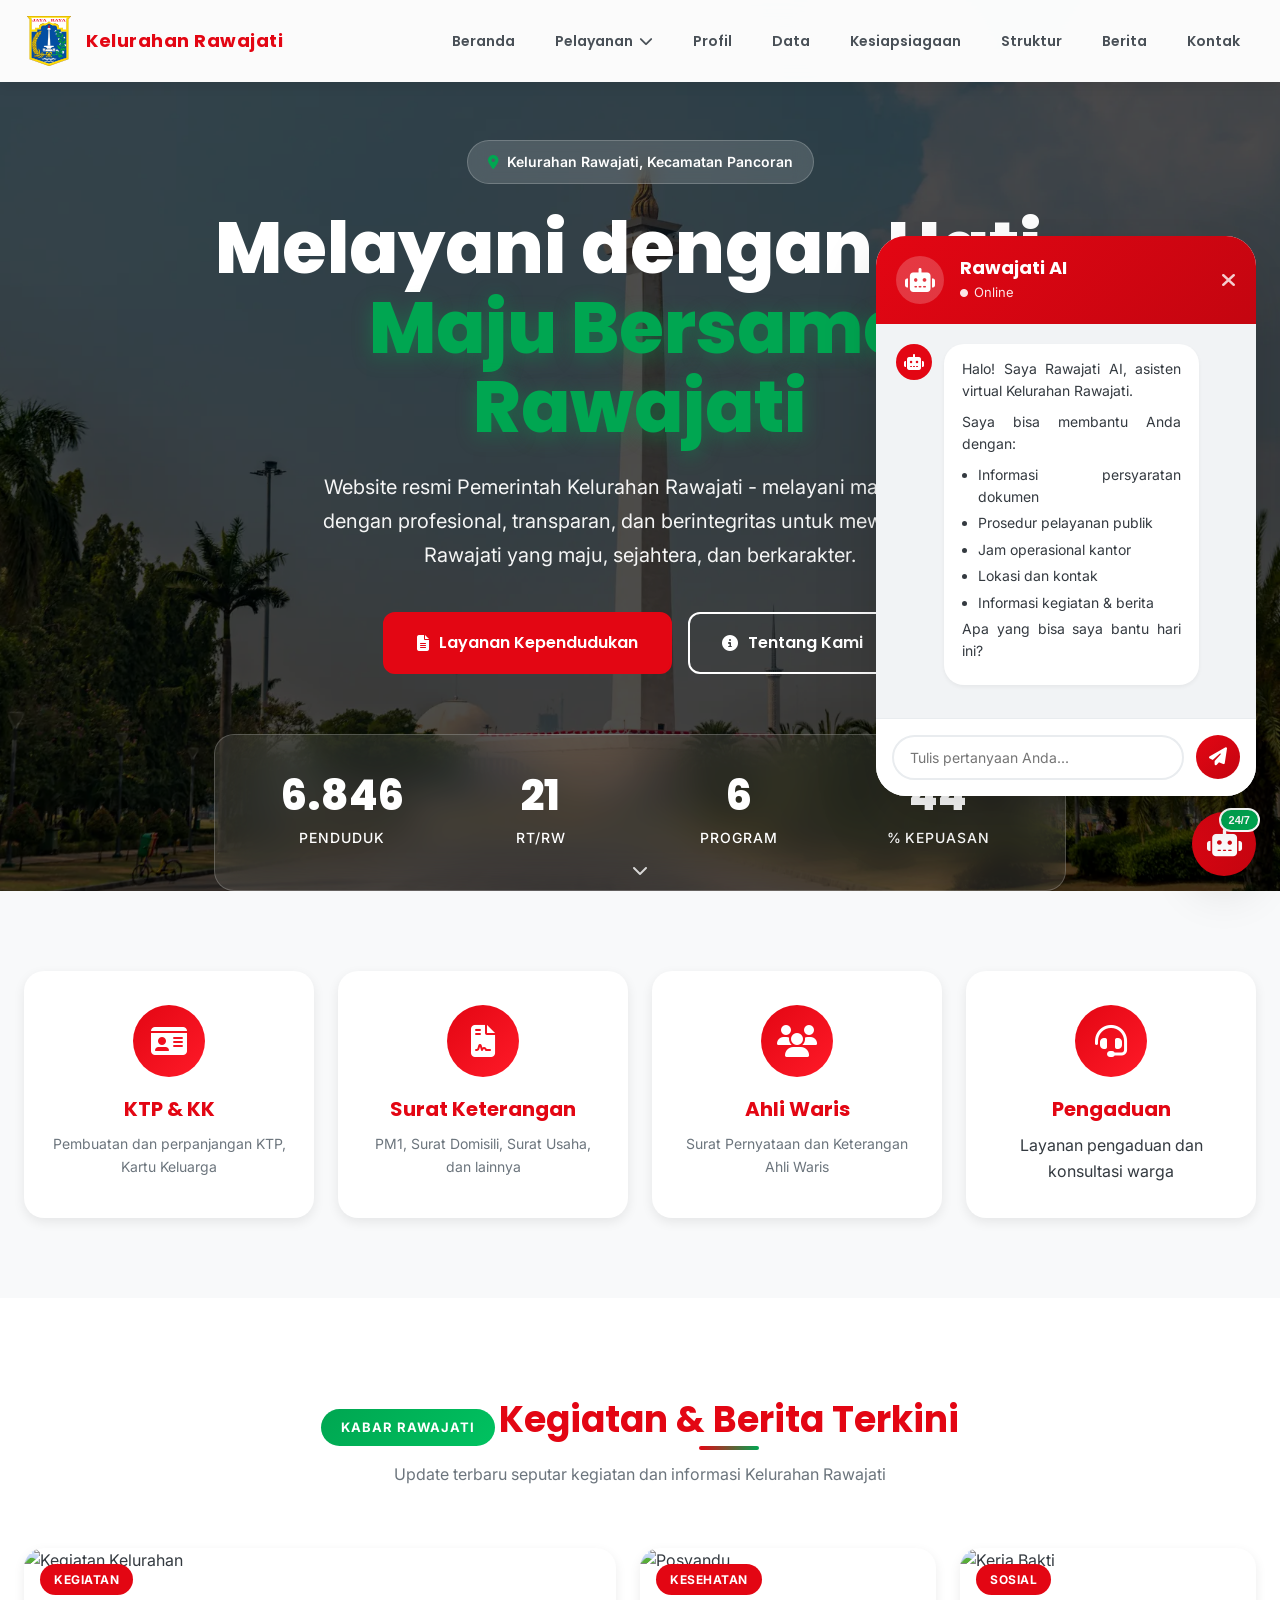
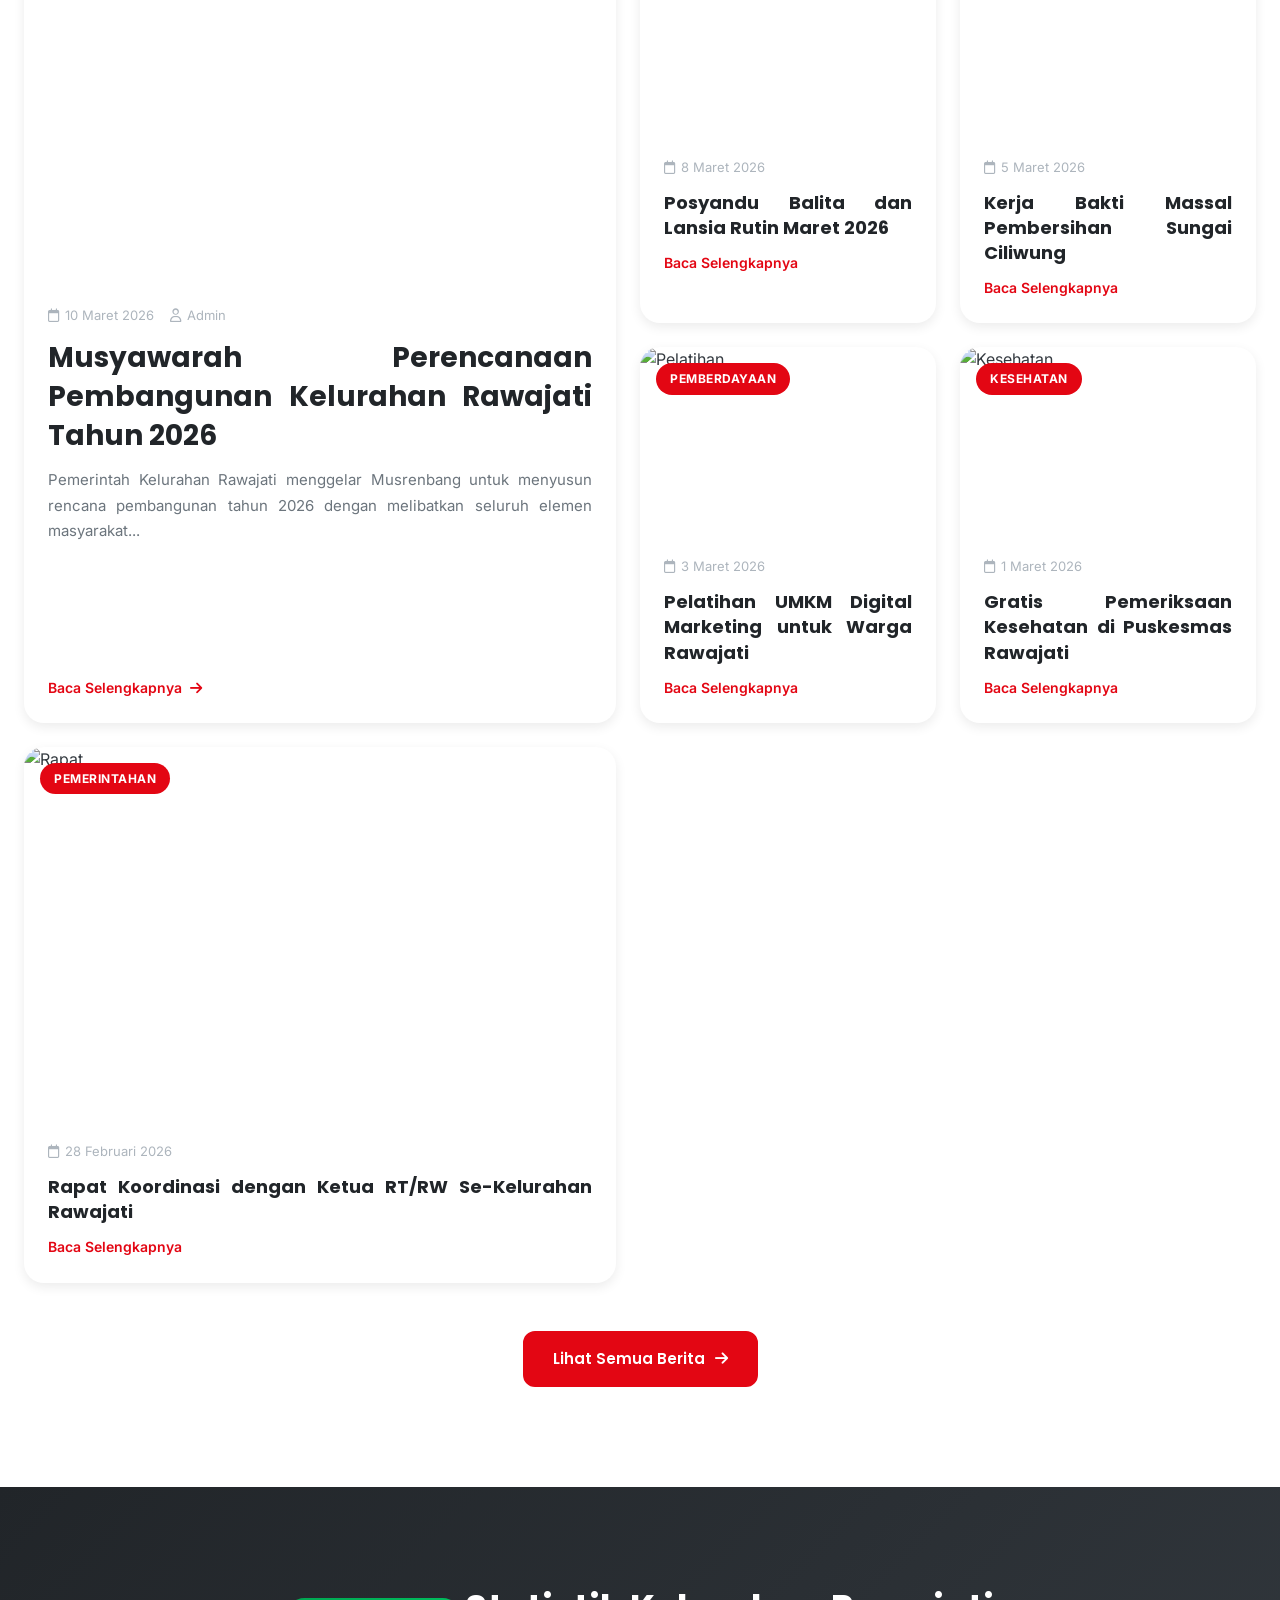
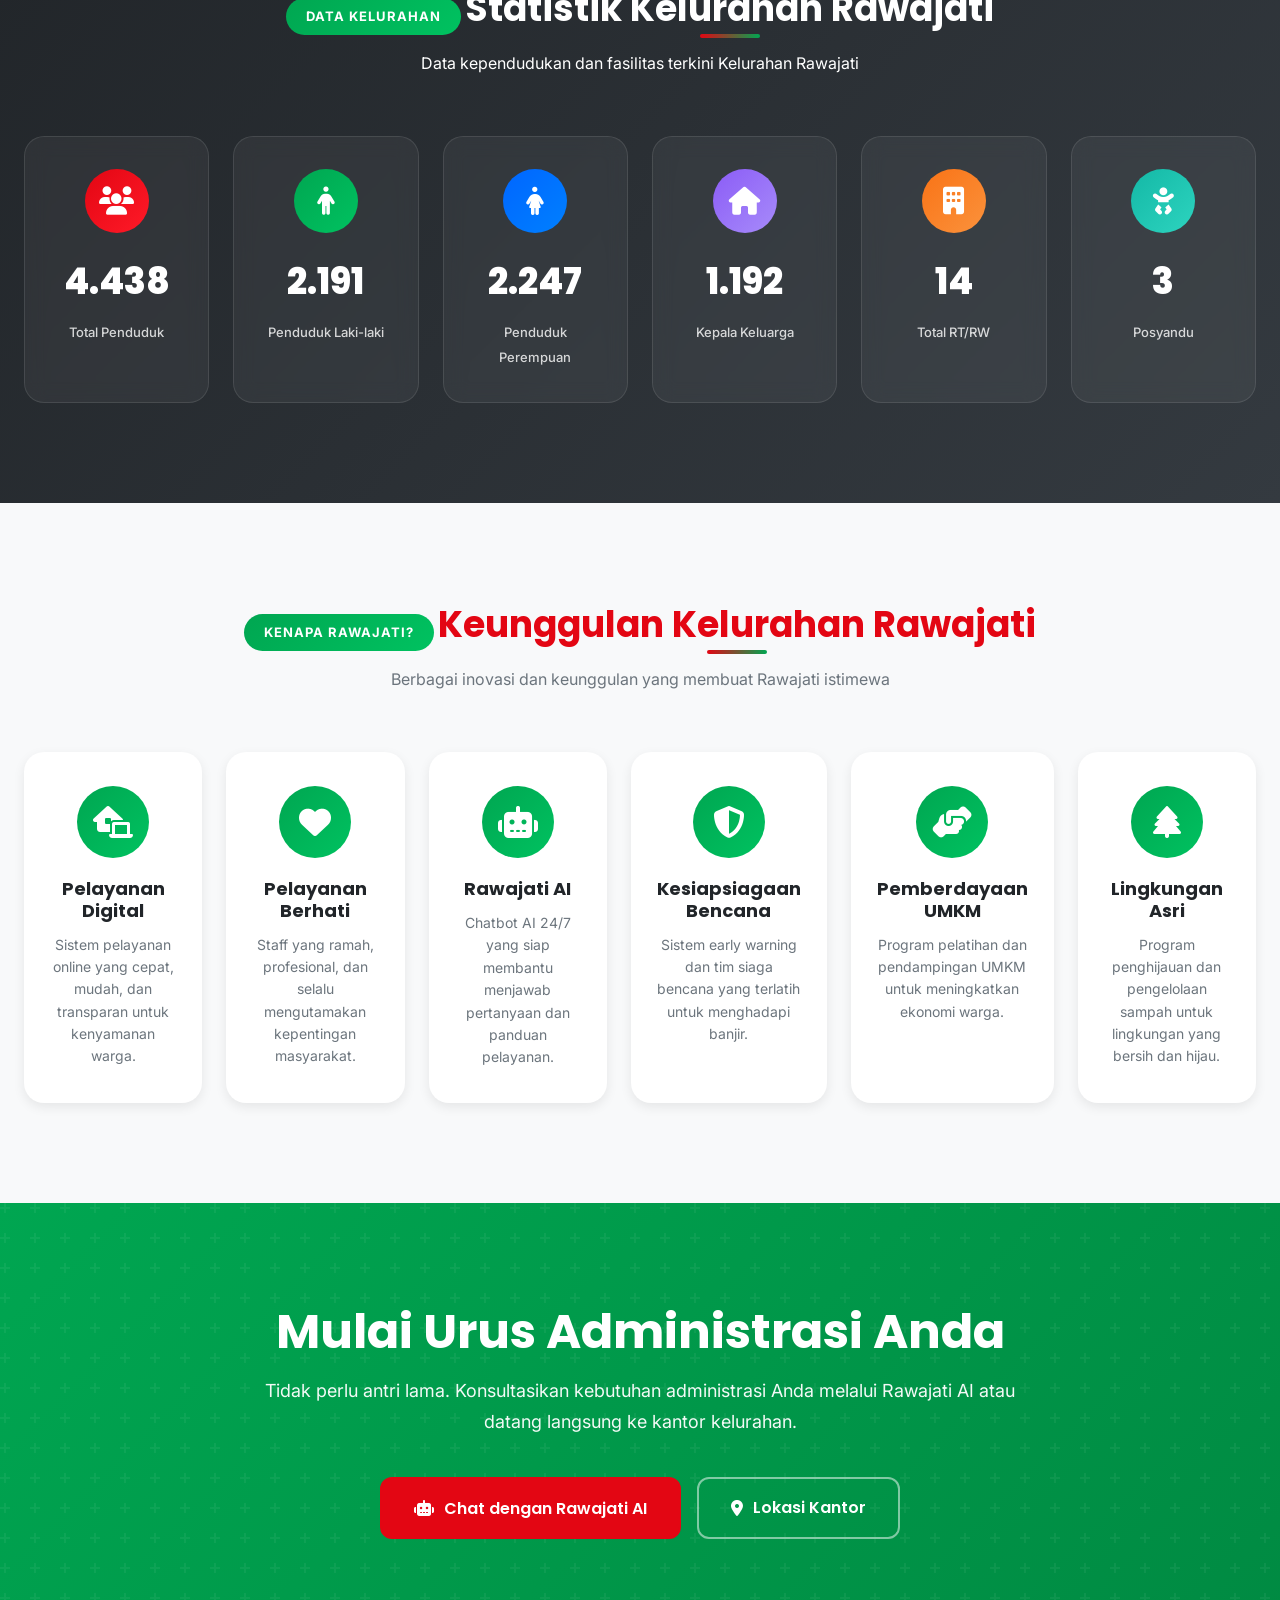
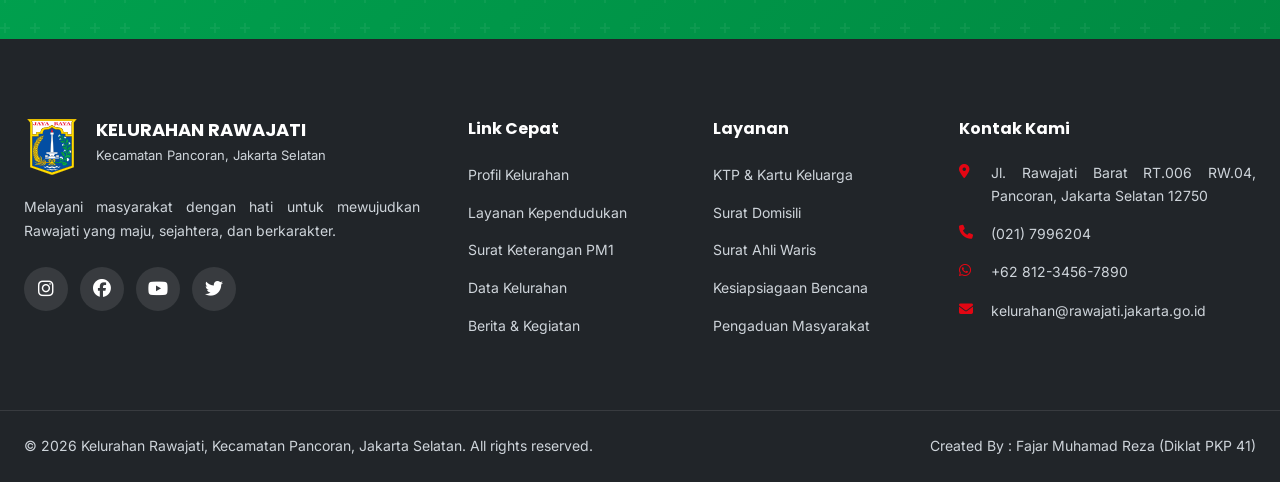
==== commit 92671ea0: "Update footer credit: Created By : Fajar Muhamad Reza (Diklat PKP 41)" ====
--- a/index.html
+++ b/index.html
@@ -474,7 +474,7 @@
                 <div class="footer-bottom-content">
                     <p>&copy; 2026 Kelurahan Rawajati, Kecamatan Pancoran, Jakarta Selatan. All rights reserved.</p>
                     <div class="footer-credits">
-                        <span>Fajar Muhamad Reza (Diklat PKP 41)</span>
+                        <span>Created By : Fajar Muhamad Reza (Diklat PKP 41)</span>
                     </div>
                 </div>
             </div>
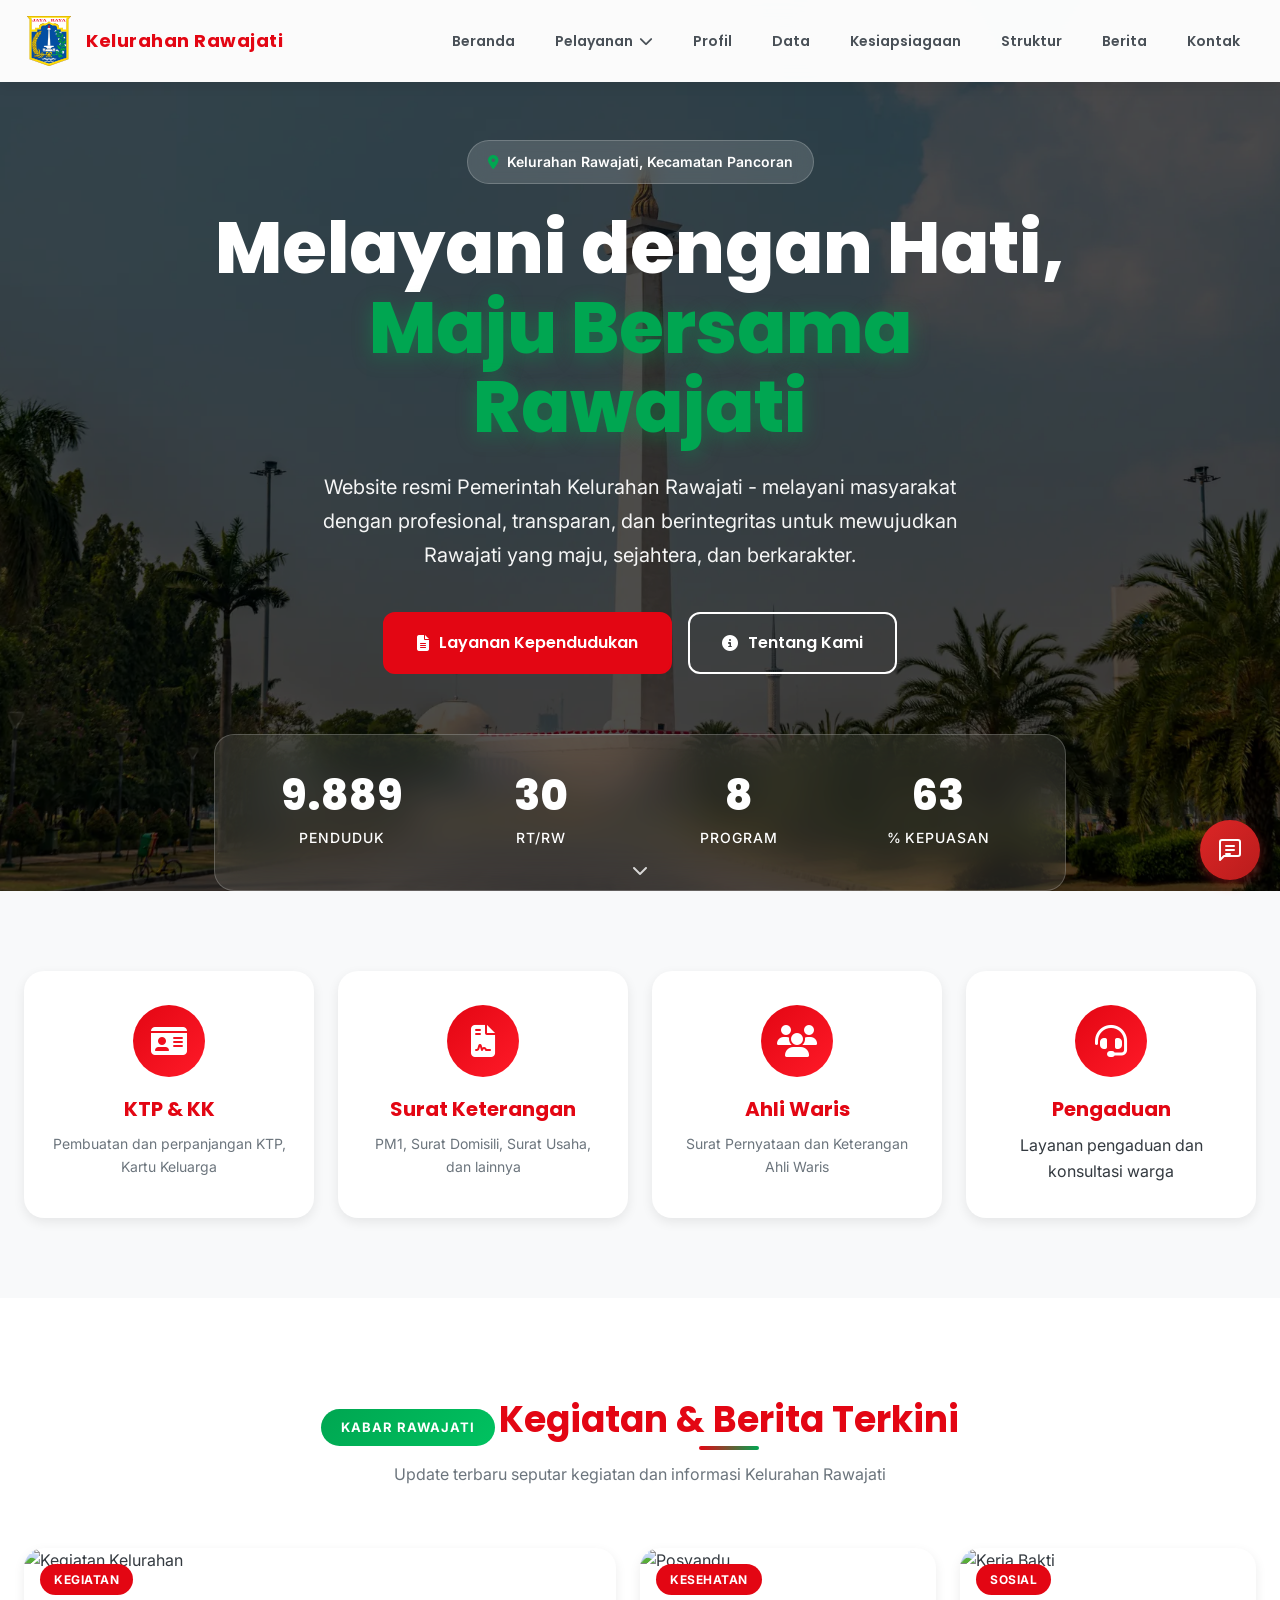
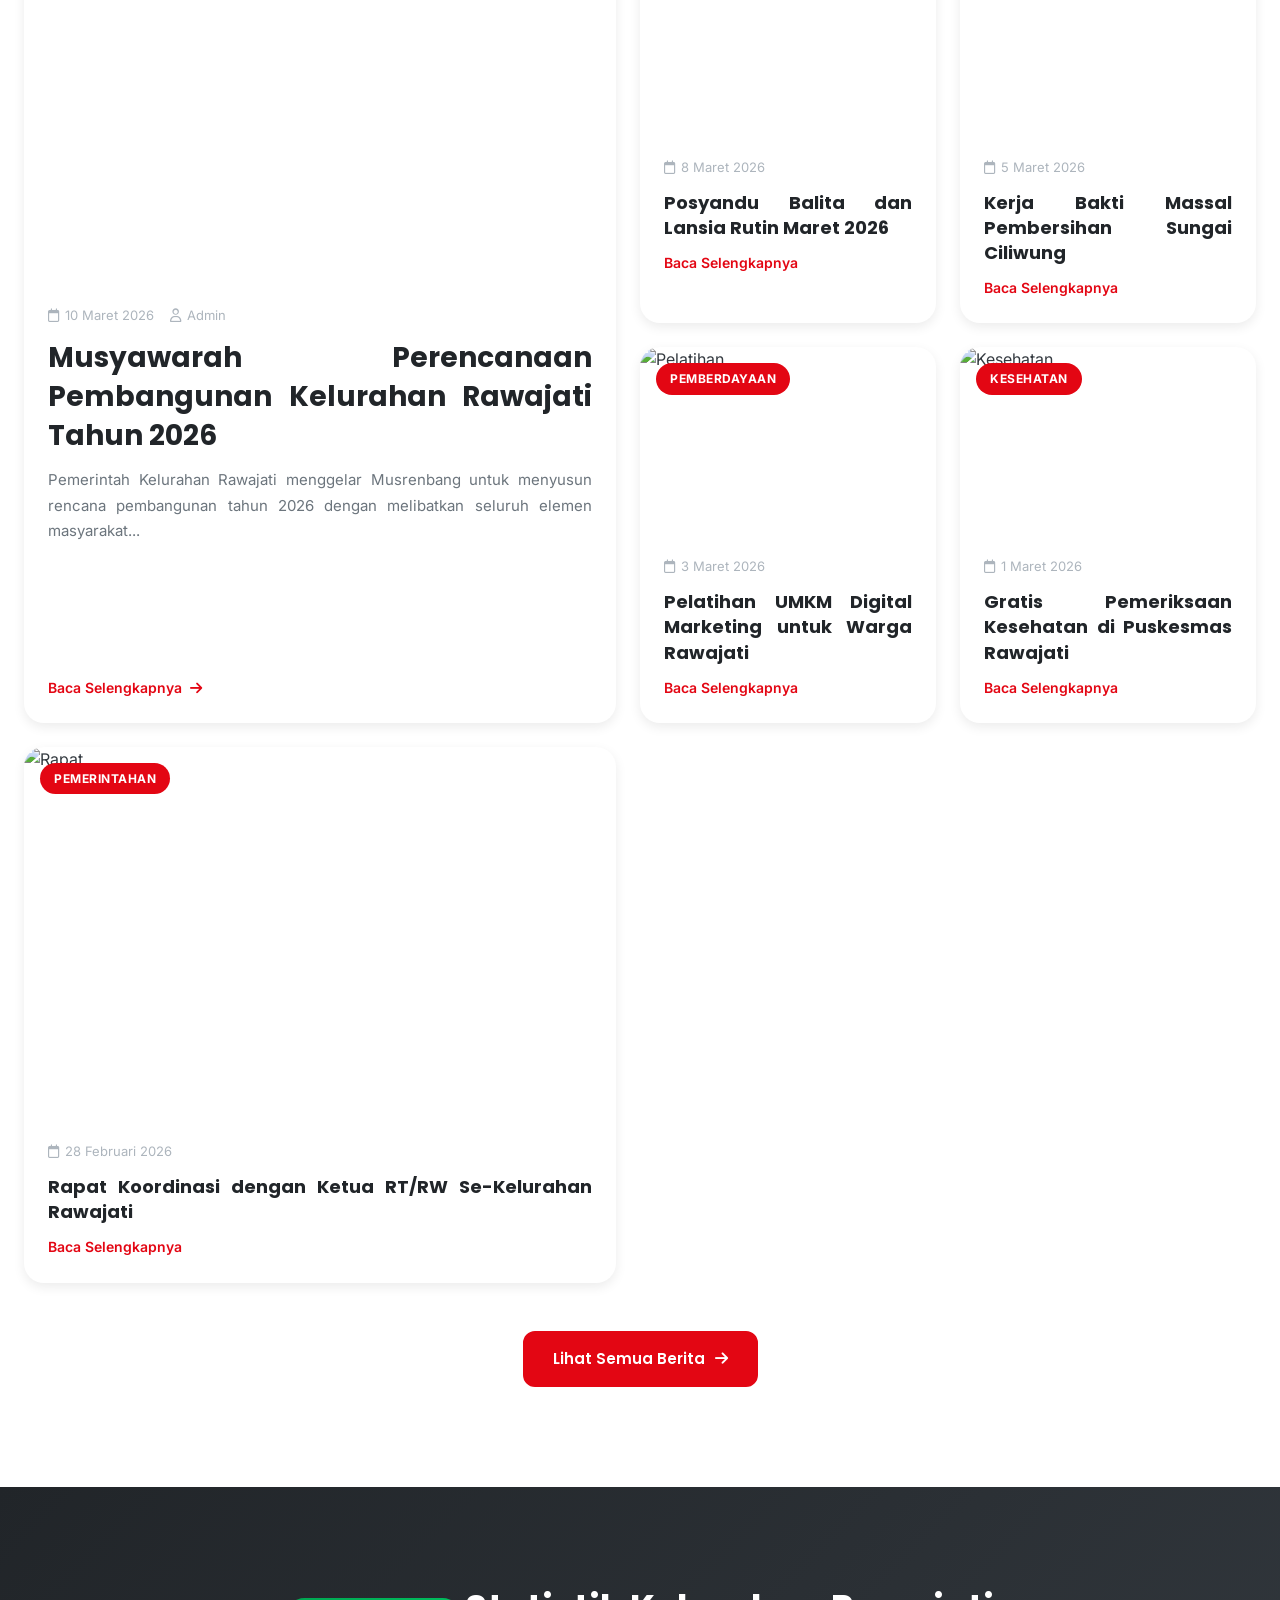
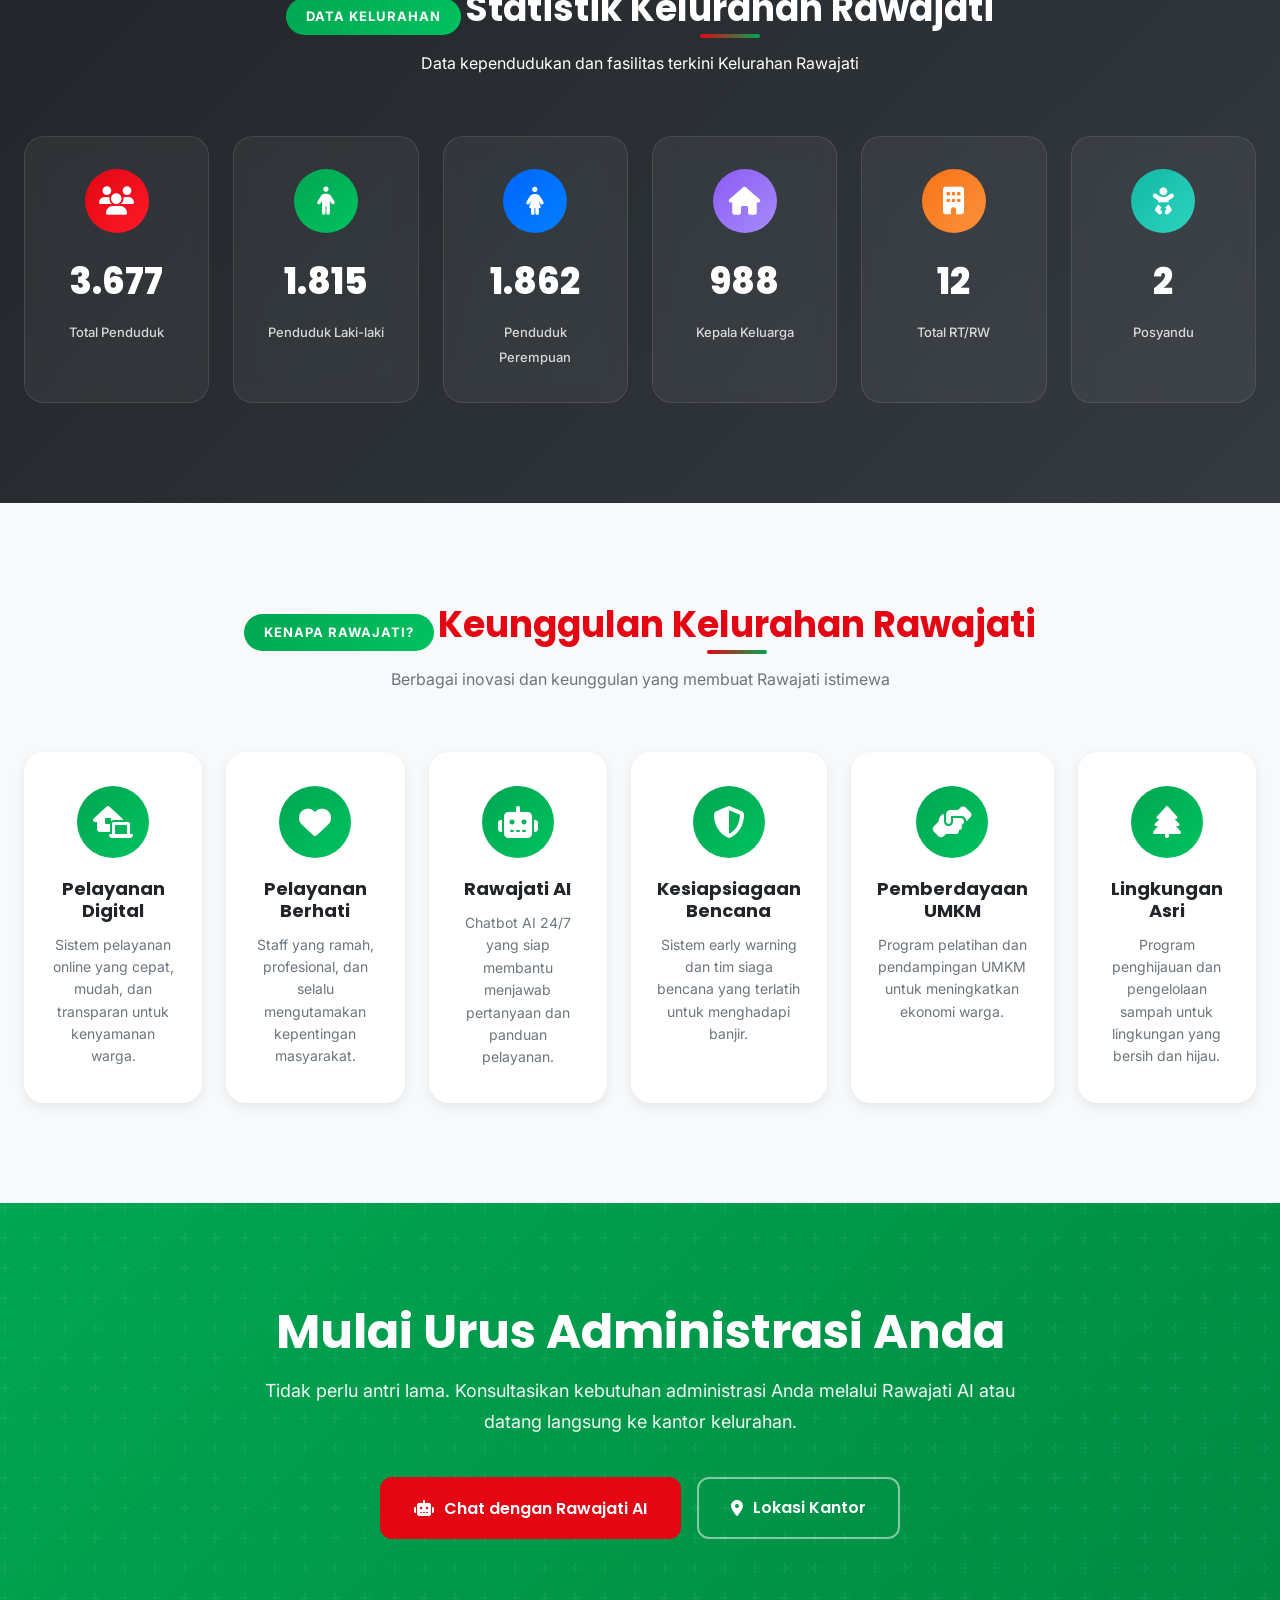
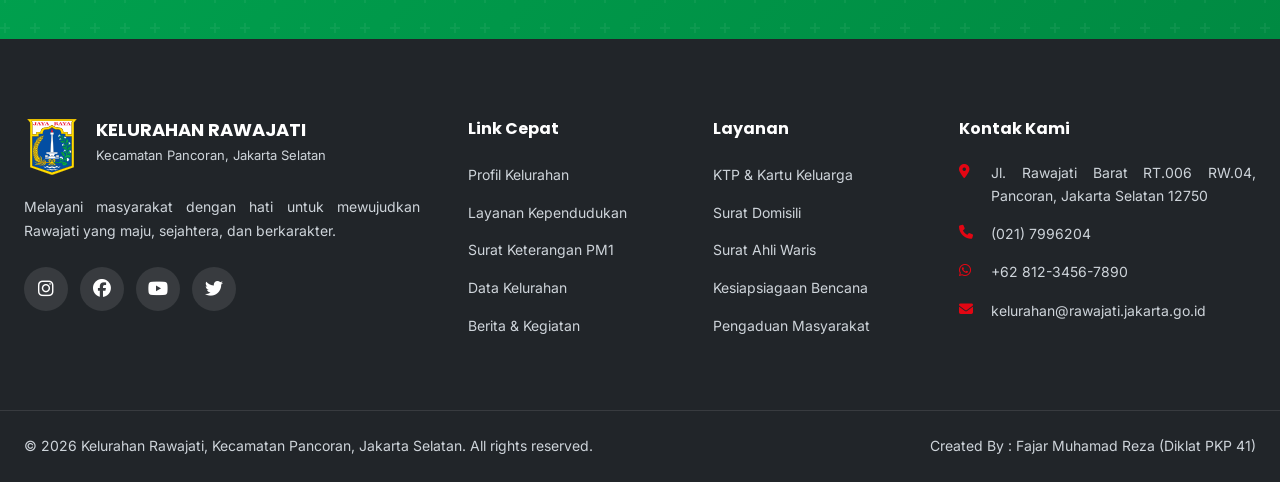
==== commit d0b10a3e: "fix: remove duplicate chatbot HTML (let JS handle it)" ====
--- a/index.html
+++ b/index.html
@@ -485,49 +485,6 @@
     <button class="scroll-to-top" id="scrollToTop" aria-label="Scroll to top">
         <i class="fas fa-arrow-up"></i>
     </button>
-    
-    <div class="chatbot-container">
-        <button class="chatbot-toggle" id="chatbotToggle" onclick="toggleChatbot()" aria-label="Open chatbot">
-            <i class="fas fa-robot"></i>
-            <span class="chatbot-badge">24/7</span>
-        </button>
-        
-        <div class="chatbot-window" id="chatbotWindow">
-            <div class="chatbot-header">
-                <div class="chatbot-avatar">
-                    <i class="fas fa-robot"></i>
-                </div>
-                <div class="chatbot-info">
-                    <h4>Rawajati AI</h4>
-                    <span class="chatbot-status"><i class="fas fa-circle"></i> Online</span>
-                </div>
-                <button class="chatbot-close" onclick="toggleChatbot()"><i class="fas fa-times"></i></button>
-            </div>
-            
-            <div class="chatbot-messages" id="chatbotMessages">
-                <div class="message bot">
-                    <div class="message-avatar"><i class="fas fa-robot"></i></div>
-                    <div class="message-content">
-                        <p>Halo! Saya Rawajati AI, asisten virtual Kelurahan Rawajati.</p>
-                        <p>Saya bisa membantu Anda dengan:</p>
-                        <ul>
-                            <li>Informasi persyaratan dokumen</li>
-                            <li>Prosedur pelayanan publik</li>
-                            <li>Jam operasional kantor</li>
-                            <li>Lokasi dan kontak</li>
-                            <li>Informasi kegiatan & berita</li>
-                        </ul>
-                        <p>Apa yang bisa saya bantu hari ini?</p>
-                    </div>
-                </div>
-            </div>
-            
-            <div class="chatbot-input">
-                <input type="text" id="chatbotInput" placeholder="Tulis pertanyaan Anda..." onkeypress="handleKeyPress(event)">
-                <button onclick="sendMessage()"><i class="fas fa-paper-plane"></i></button>
-            </div>
-        </div>
-    </div>
 
     <!-- Scripts -->
     <script src="js/main.js"></script>
--- a/css/style.css
+++ b/css/style.css
@@ -2426,3 +2426,33 @@
         height: 300px;
     }
 }
+
+/* Chatbot Styles */
+.chatbot-container{position:fixed;bottom:20px;right:20px;z-index:9999;font-family:system-ui,-apple-system,sans-serif}
+.chatbot-toggle{width:60px;height:60px;border-radius:50%;background:#dc2626;color:#fff;border:none;cursor:pointer;box-shadow:0 4px 12px rgba(0,0,0,0.15);display:flex;align-items:center;justify-content:center;transition:transform 0.2s}
+.chatbot-toggle:hover{transform:scale(1.1);background:#b91c1c}
+.chatbot-window{position:absolute;bottom:70px;right:0;width:350px;max-height:500px;background:#fff;border-radius:12px;box-shadow:0 8px 30px rgba(0,0,0,0.2);display:flex;flex-direction:column;overflow:hidden}
+.chatbot-header{background:#dc2626;color:#fff;padding:12px 16px;display:flex;justify-content:space-between;align-items:center}
+.chatbot-header-info h4{margin:0;font-size:14px;font-weight:600}
+.chatbot-status{font-size:11px;opacity:0.9}
+.chatbot-close{background:none;border:none;color:#fff;cursor:pointer;padding:4px}
+.chatbot-messages{flex:1;overflow-y:auto;padding:16px;background:#f9fafb}
+.chatbot-message{margin-bottom:12px;display:flex;flex-direction:column}
+.chatbot-message.user{align-items:flex-end}
+.chatbot-message.bot{align-items:flex-start}
+.message-content{max-width:80%;padding:10px 14px;border-radius:12px;font-size:13px;line-height:1.5}
+.chatbot-message.user .message-content{background:#dc2626;color:#fff;border-bottom-right-radius:4px}
+.chatbot-message.bot .message-content{background:#e5e7eb;color:#1f2937;border-bottom-left-radius:4px}
+.message-time{font-size:10px;color:#9ca3af;margin-top:4px;padding:0 4px}
+.chatbot-input-container{display:flex;border-top:1px solid #e5e7eb;padding:12px;background:#fff}
+.chatbot-input{flex:1;border:1px solid #e5e7eb;border-radius:20px;padding:8px 14px;font-size:13px;outline:none}
+.chatbot-input:focus{border-color:#dc2626}
+.chatbot-send{background:#dc2626;color:#fff;border:none;border-radius:50%;width:36px;height:36px;margin-left:8px;cursor:pointer;display:flex;align-items:center;justify-content:center;transition:background 0.2s}
+.chatbot-send:hover{background:#b91c1c}
+.typing-dots{display:flex;gap:4px}
+.typing-dots span{width:6px;height:6px;background:#9ca3af;border-radius:50%;animation:typing 1.4s infinite}
+.typing-dots span:nth-child(2){animation-delay:0.2s}
+.typing-dots span:nth-child(3){animation-delay:0.4s}
+@keyframes typing{0%,60%,100%{transform:translateY(0)}30%{transform:translateY(-4px)}}
+.chatbot-message.bot .message-content strong{color:#dc2626;font-weight:600}
+@media(max-width:480px){.chatbot-window{width:calc(100vw - 40px);right:-10px;bottom:80px}}
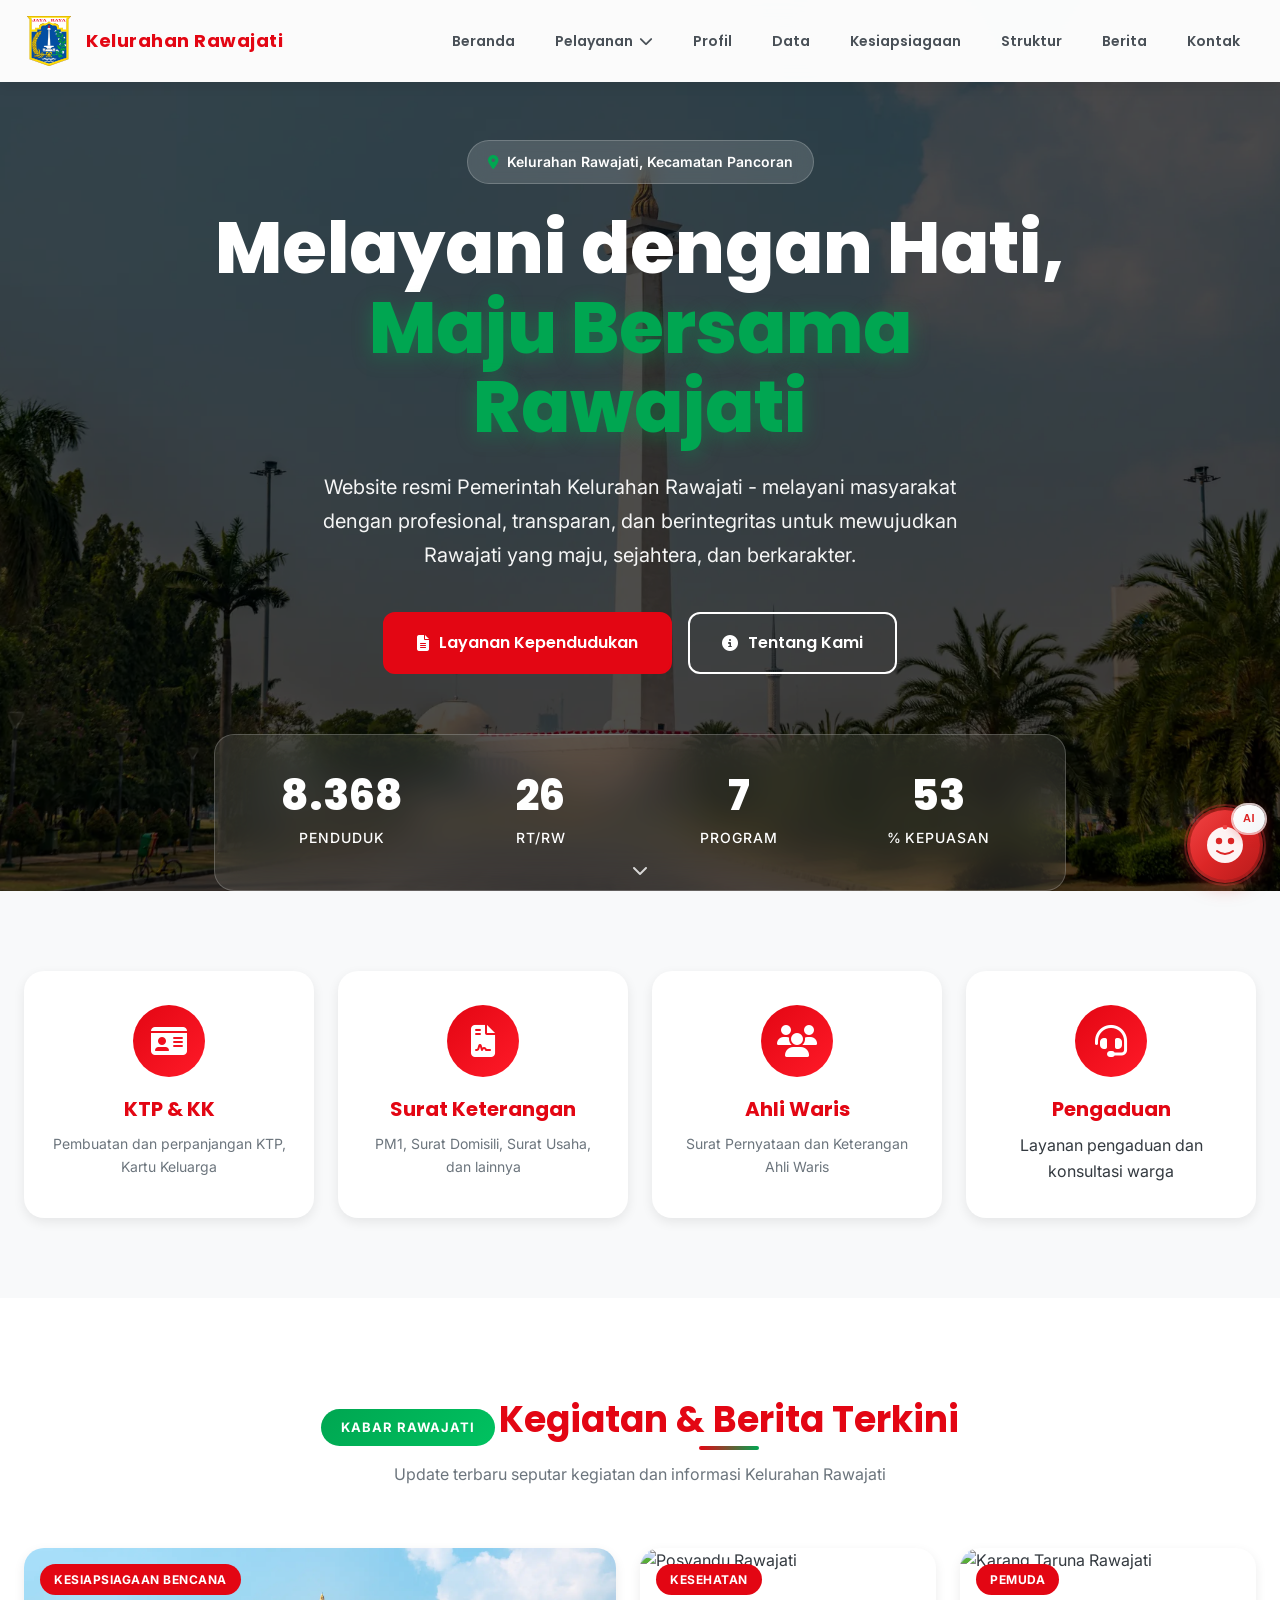
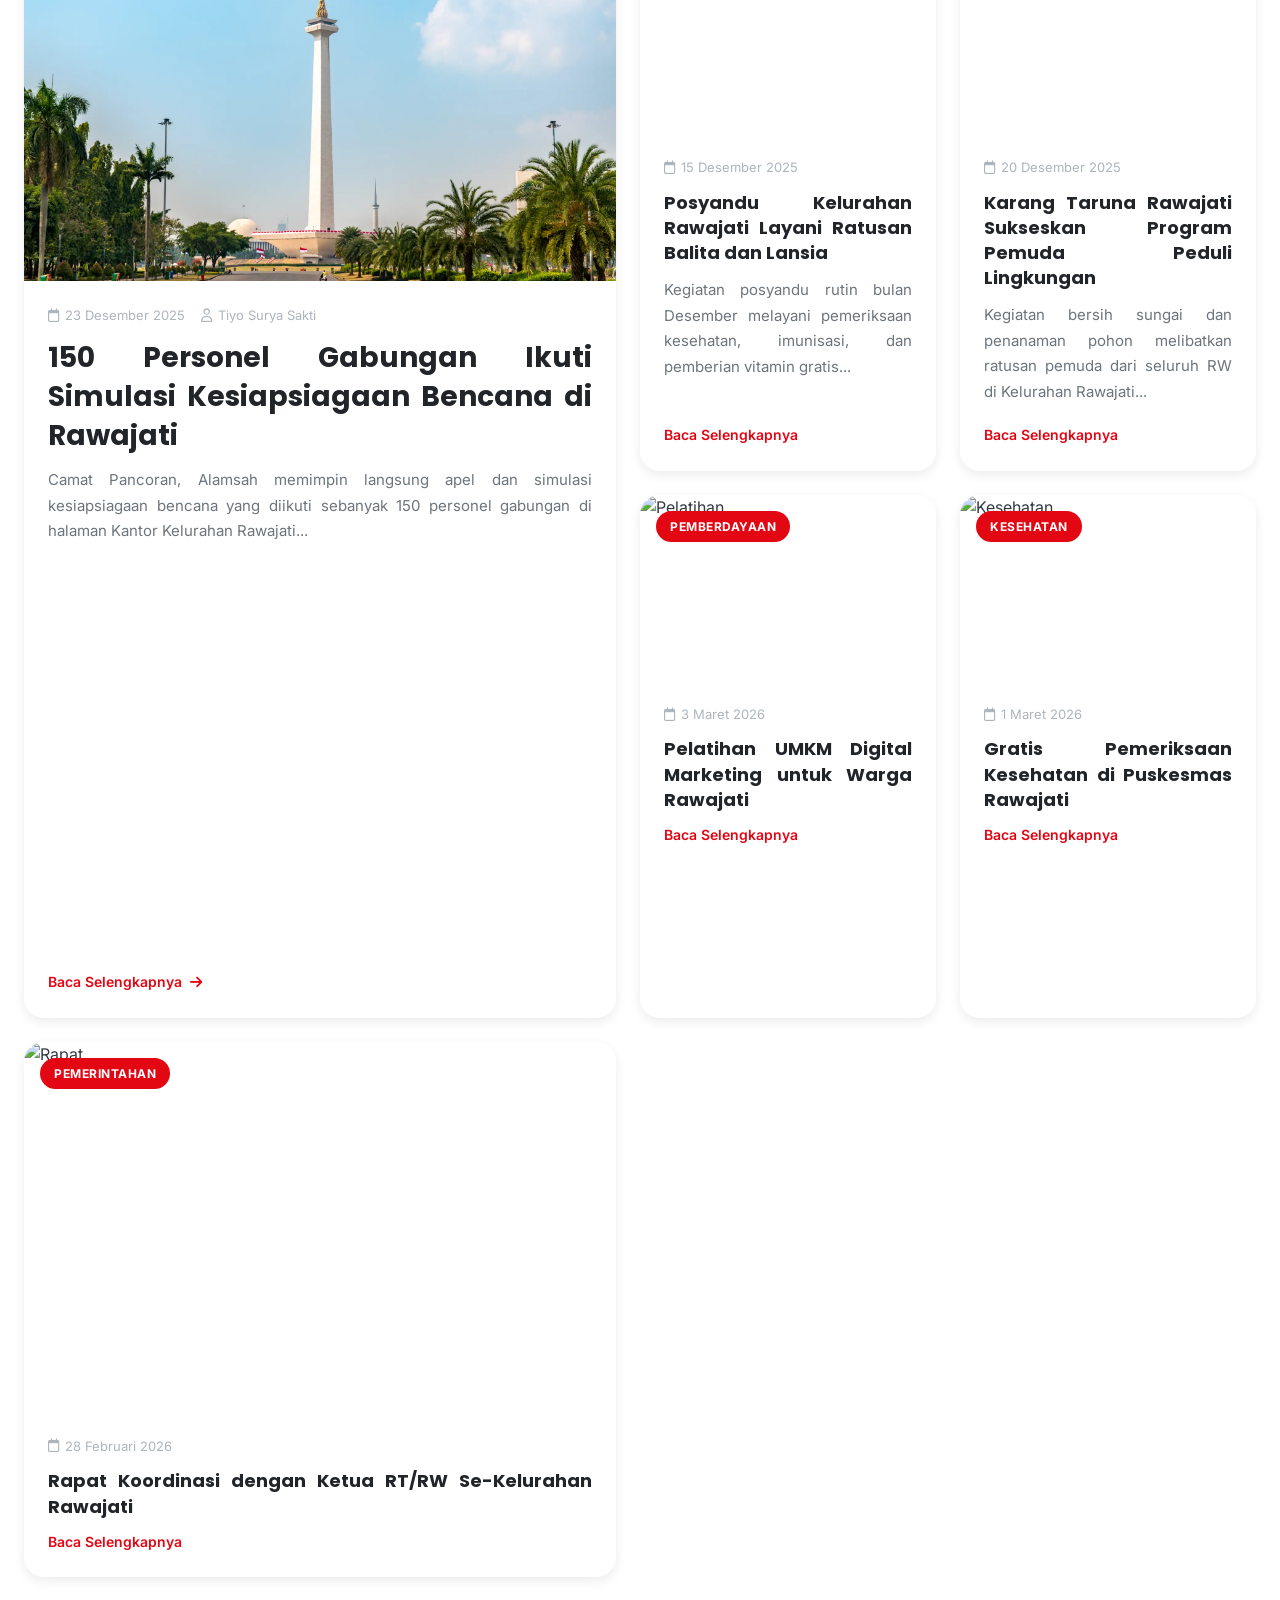
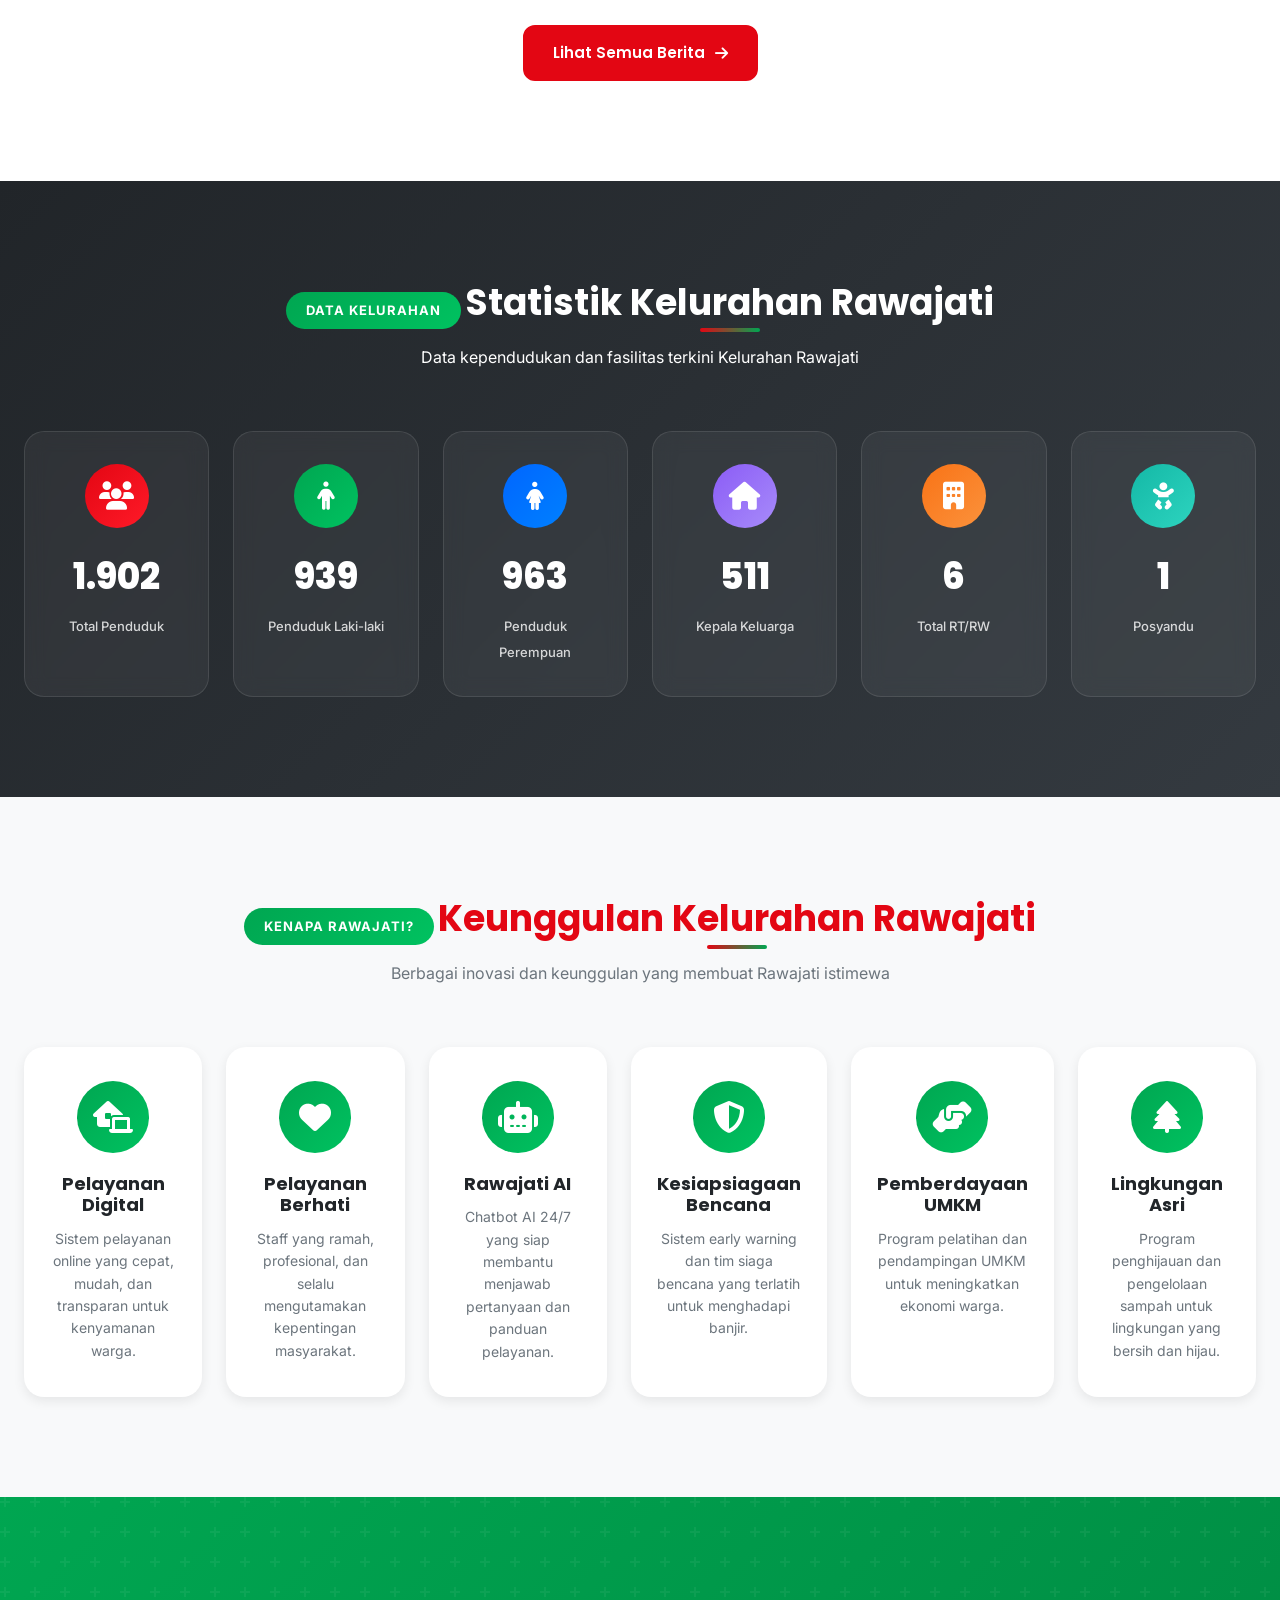
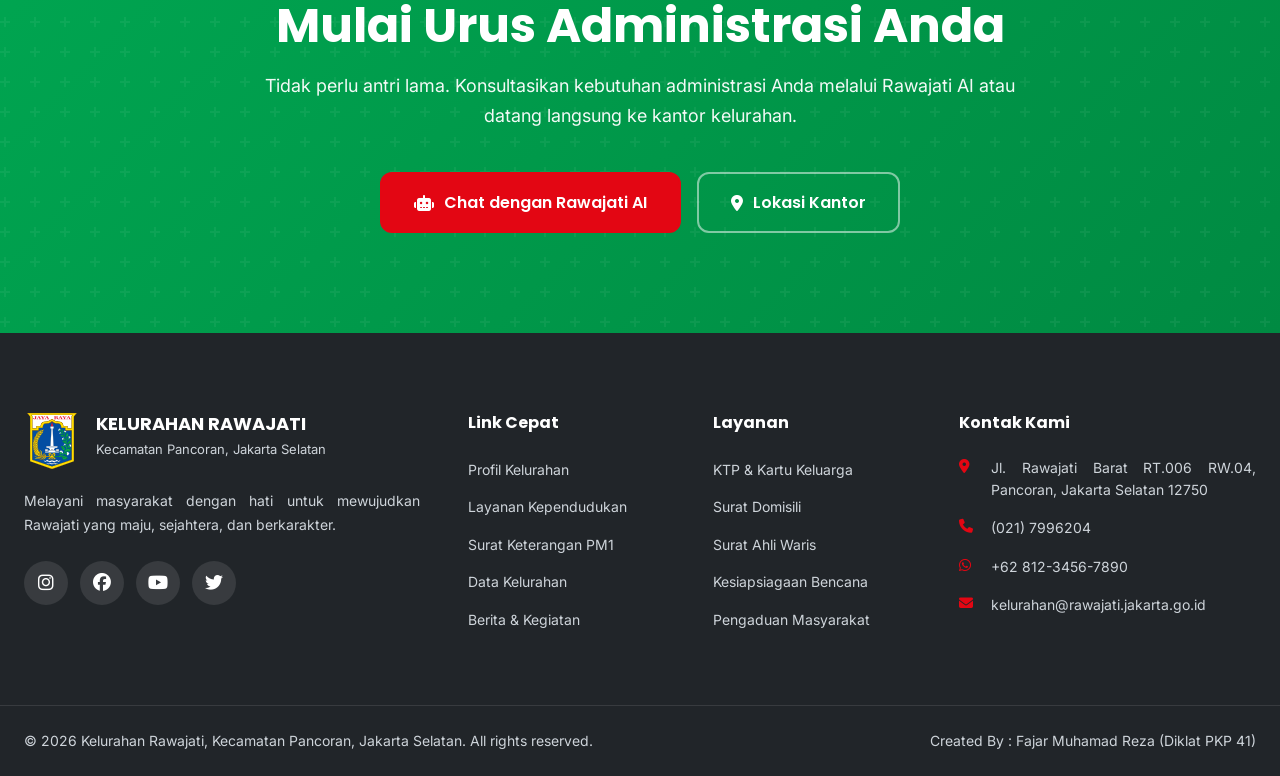
==== commit b4233df9: "Update news content with real Rawajati articles - Featured disaster simulation article with 150 pers" ====
--- a/index.html
+++ b/index.html
@@ -151,45 +151,47 @@
             <div class="berita-grid">
                 <article class="berita-card featured">
                     <div class="berita-image">
-                        <img src="https://images.unsplash.com/photo-1577962917302-cd874c4e31d2?w=800" alt="Kegiatan Kelurahan">
-                        <div class="berita-category">Kegiatan</div>
-                    </div>
-                    <div class="berita-content">
-                        <div class="berita-meta">
-                            <span><i class="far fa-calendar"></i> 10 Maret 2026</span>
-                            <span><i class="far fa-user"></i> Admin</span>
-                        </div>
-                        <h3 class="berita-title">Musyawarah Perencanaan Pembangunan Kelurahan Rawajati Tahun 2026</h3>
-                        <p class="berita-excerpt">Pemerintah Kelurahan Rawajati menggelar Musrenbang untuk menyusun rencana pembangunan tahun 2026 dengan melibatkan seluruh elemen masyarakat...</p>
-                        <a href="#" class="berita-link">Baca Selengkapnya <i class="fas fa-arrow-right"></i></a>
+                        <img src="images/simulasi-bencana-2025.png" alt="Simulasi Kesiapsiagaan Bencana Rawajati">
+                        <div class="berita-category">Kesiapsiagaan Bencana</div>
+                    </div>
+                    <div class="berita-content">
+                        <div class="berita-meta">
+                            <span><i class="far fa-calendar"></i> 23 Desember 2025</span>
+                            <span><i class="far fa-user"></i> Tiyo Surya Sakti</span>
+                        </div>
+                        <h3 class="berita-title">150 Personel Gabungan Ikuti Simulasi Kesiapsiagaan Bencana di Rawajati</h3>
+                        <p class="berita-excerpt">Camat Pancoran, Alamsah memimpin langsung apel dan simulasi kesiapsiagaan bencana yang diikuti sebanyak 150 personel gabungan di halaman Kantor Kelurahan Rawajati...</p>
+                        <a href="berita.html#simulasi-bencana" class="berita-link">Baca Selengkapnya <i class="fas fa-arrow-right"></i></a>
                     </div>
                 </article>
                 
                 <article class="berita-card">
                     <div class="berita-image">
-                        <img src="https://images.unsplash.com/photo-1542744173-8e7f53415bbb?w=600" alt="Posyandu">
+                        <img src="https://images.unsplash.com/photo-1576091160550-217358c7e618?w=600" alt="Posyandu Rawajati">
                         <div class="berita-category">Kesehatan</div>
                     </div>
                     <div class="berita-content">
                         <div class="berita-meta">
-                            <span><i class="far fa-calendar"></i> 8 Maret 2026</span>
-                        </div>
-                        <h3 class="berita-title">Posyandu Balita dan Lansia Rutin Maret 2026</h3>
-                        <a href="#" class="berita-link">Baca Selengkapnya</a>
+                            <span><i class="far fa-calendar"></i> 15 Desember 2025</span>
+                        </div>
+                        <h3 class="berita-title">Posyandu Kelurahan Rawajati Layani Ratusan Balita dan Lansia</h3>
+                        <p class="berita-excerpt">Kegiatan posyandu rutin bulan Desember melayani pemeriksaan kesehatan, imunisasi, dan pemberian vitamin gratis...</p>
+                        <a href="berita.html#posyandu-desember" class="berita-link">Baca Selengkapnya</a>
                     </div>
                 </article>
                 
                 <article class="berita-card">
                     <div class="berita-image">
-                        <img src="https://images.unsplash.com/photo-1529156069898-49953e39b3ac?w=600" alt="Kerja Bakti">
-                        <div class="berita-category">Sosial</div>
-                    </div>
-                    <div class="berita-content">
-                        <div class="berita-meta">
-                            <span><i class="far fa-calendar"></i> 5 Maret 2026</span>
-                        </div>
-                        <h3 class="berita-title">Kerja Bakti Massal Pembersihan Sungai Ciliwung</h3>
-                        <a href="#" class="berita-link">Baca Selengkapnya</a>
+                        <img src="https://images.unsplash.com/photo-1529070538774-1843cb3265df?w=600" alt="Karang Taruna Rawajati">
+                        <div class="berita-category">Pemuda</div>
+                    </div>
+                    <div class="berita-content">
+                        <div class="berita-meta">
+                            <span><i class="far fa-calendar"></i> 20 Desember 2025</span>
+                        </div>
+                        <h3 class="berita-title">Karang Taruna Rawajati Sukseskan Program Pemuda Peduli Lingkungan</h3>
+                        <p class="berita-excerpt">Kegiatan bersih sungai dan penanaman pohon melibatkan ratusan pemuda dari seluruh RW di Kelurahan Rawajati...</p>
+                        <a href="berita.html#karang-taruna" class="berita-link">Baca Selengkapnya</a>
                     </div>
                 </article>
                 
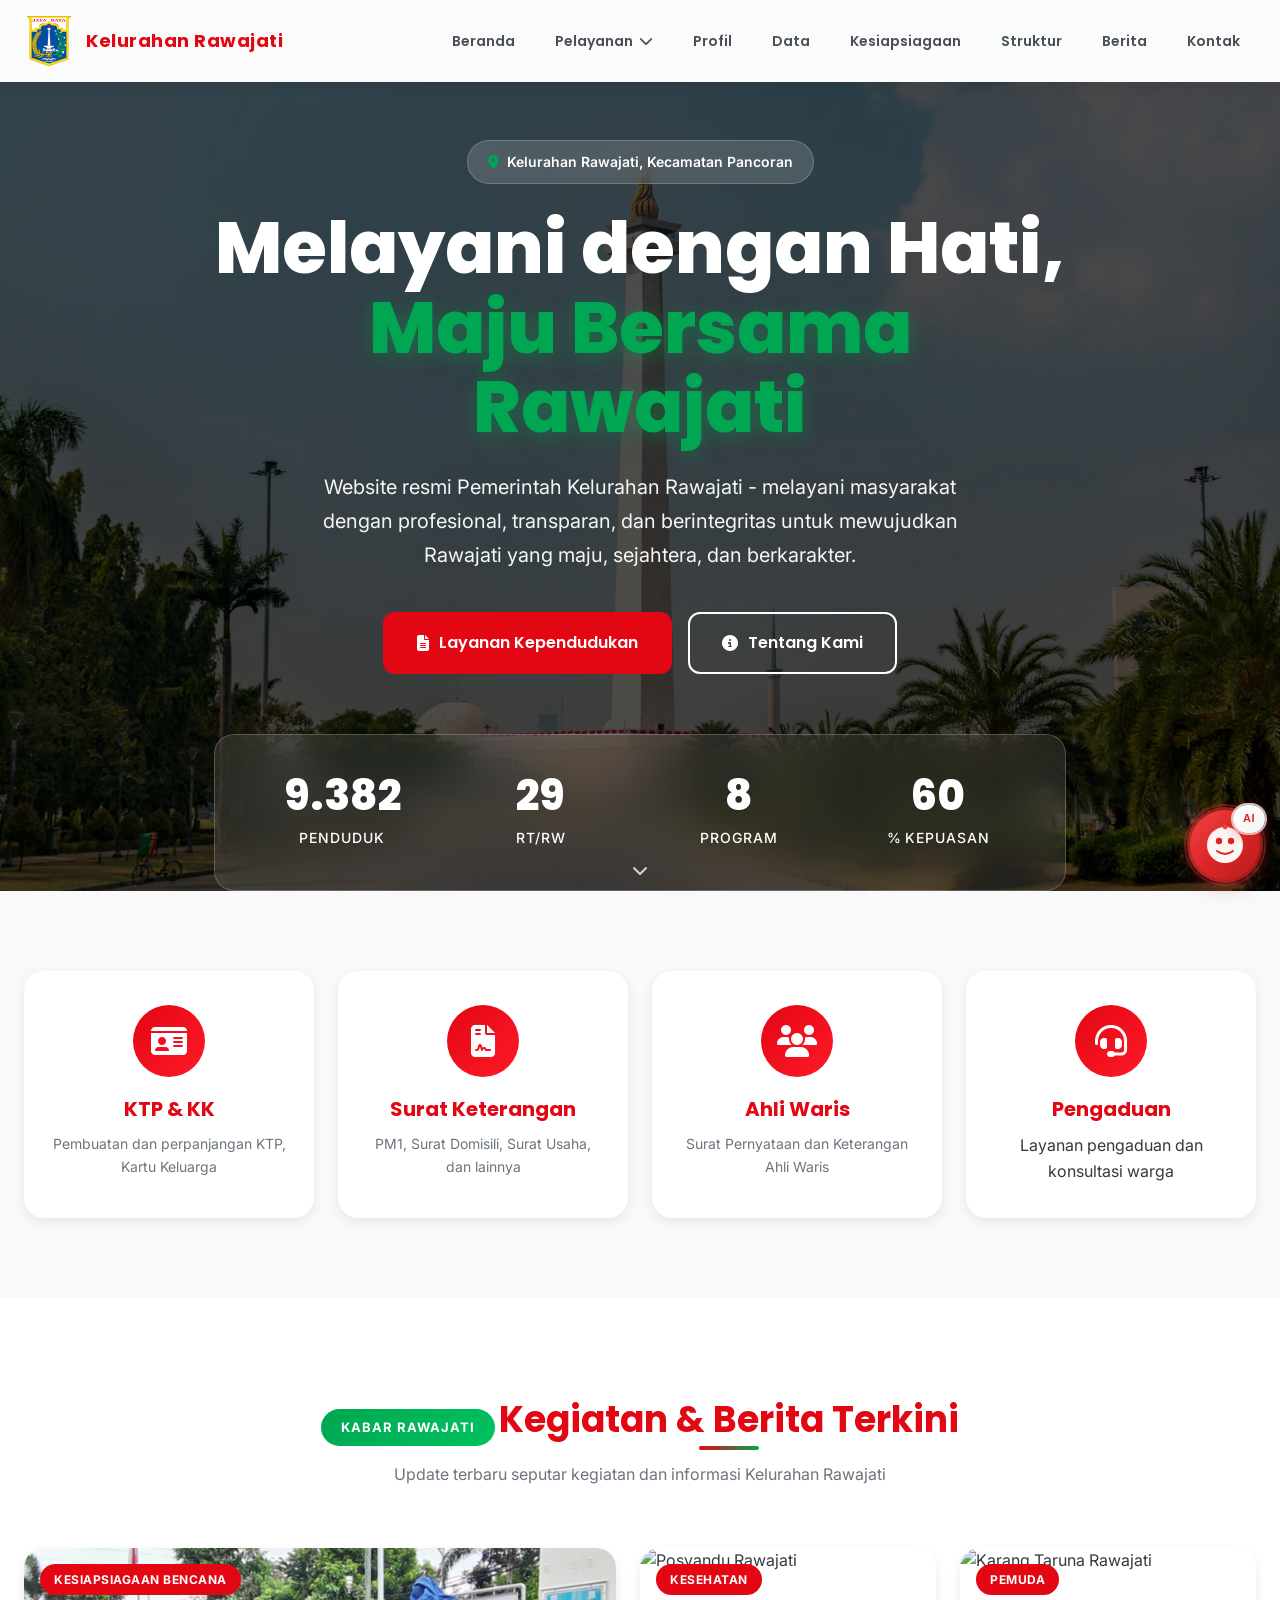
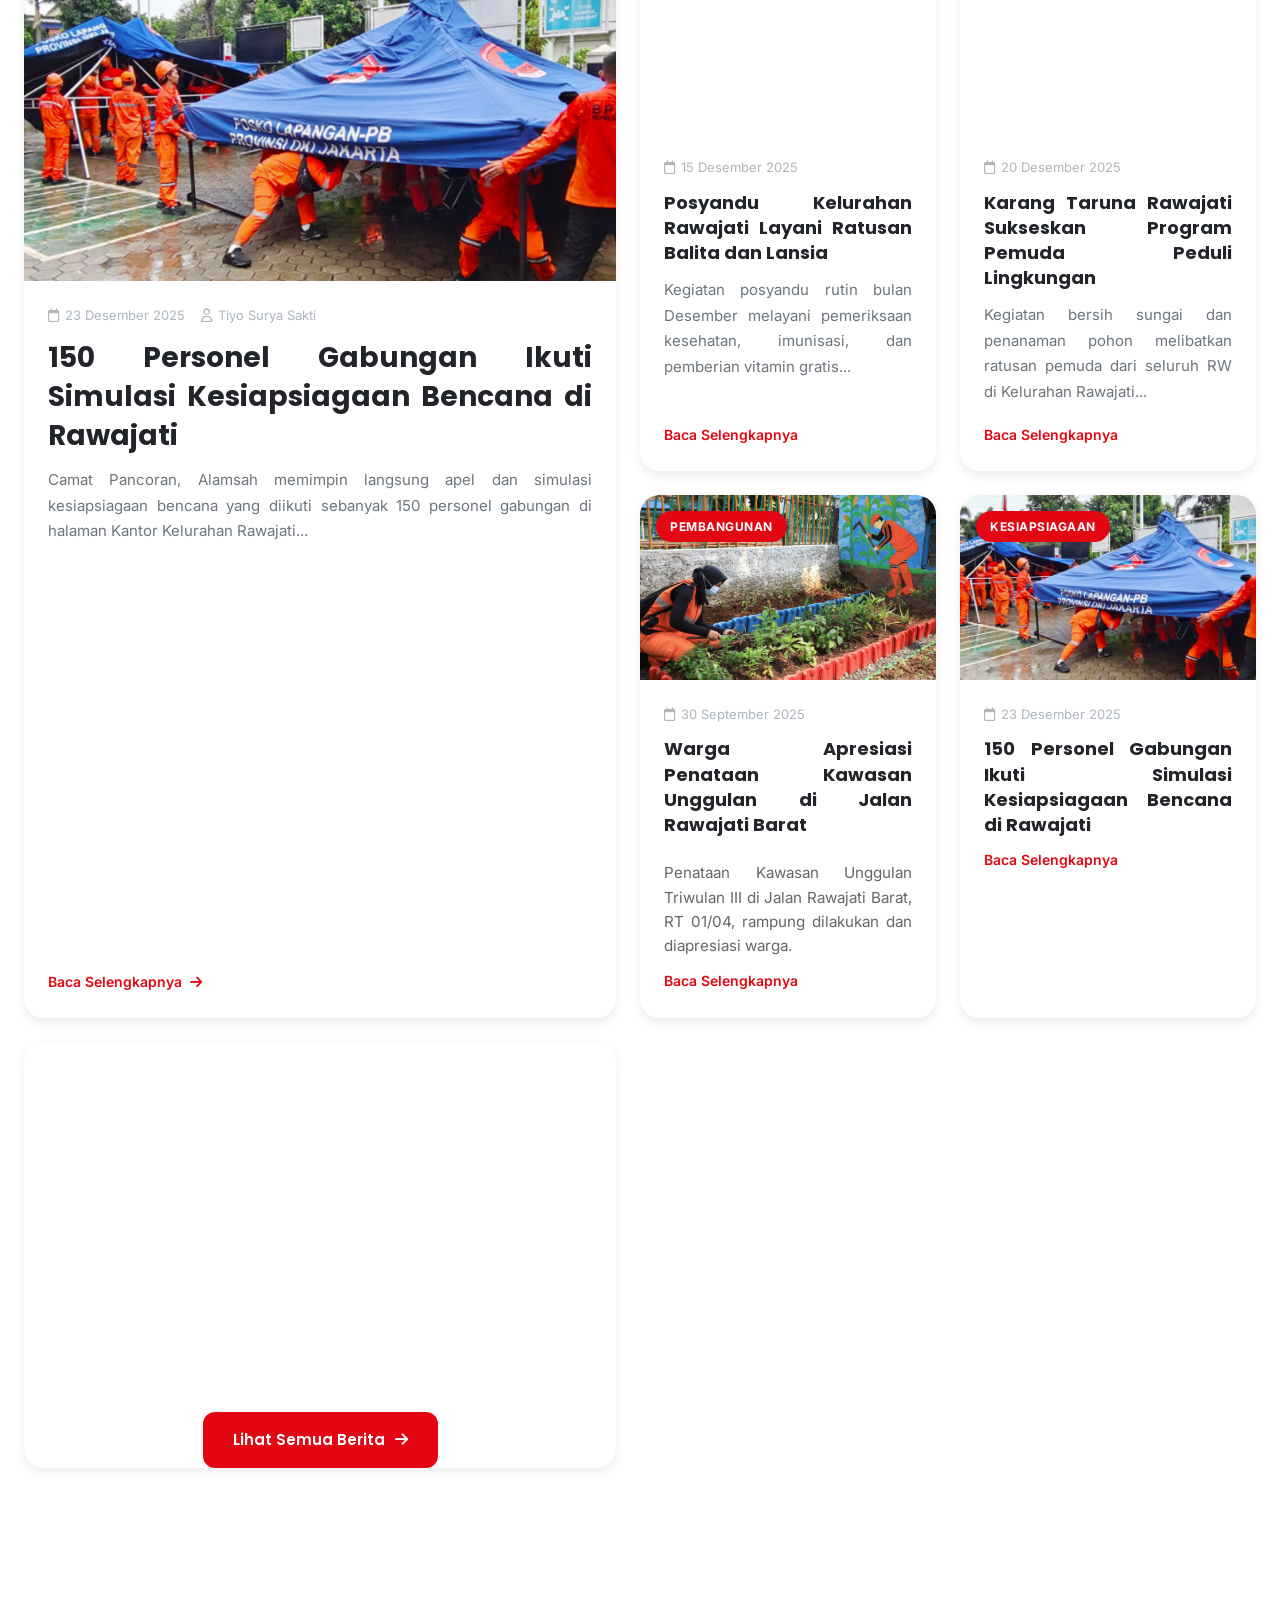
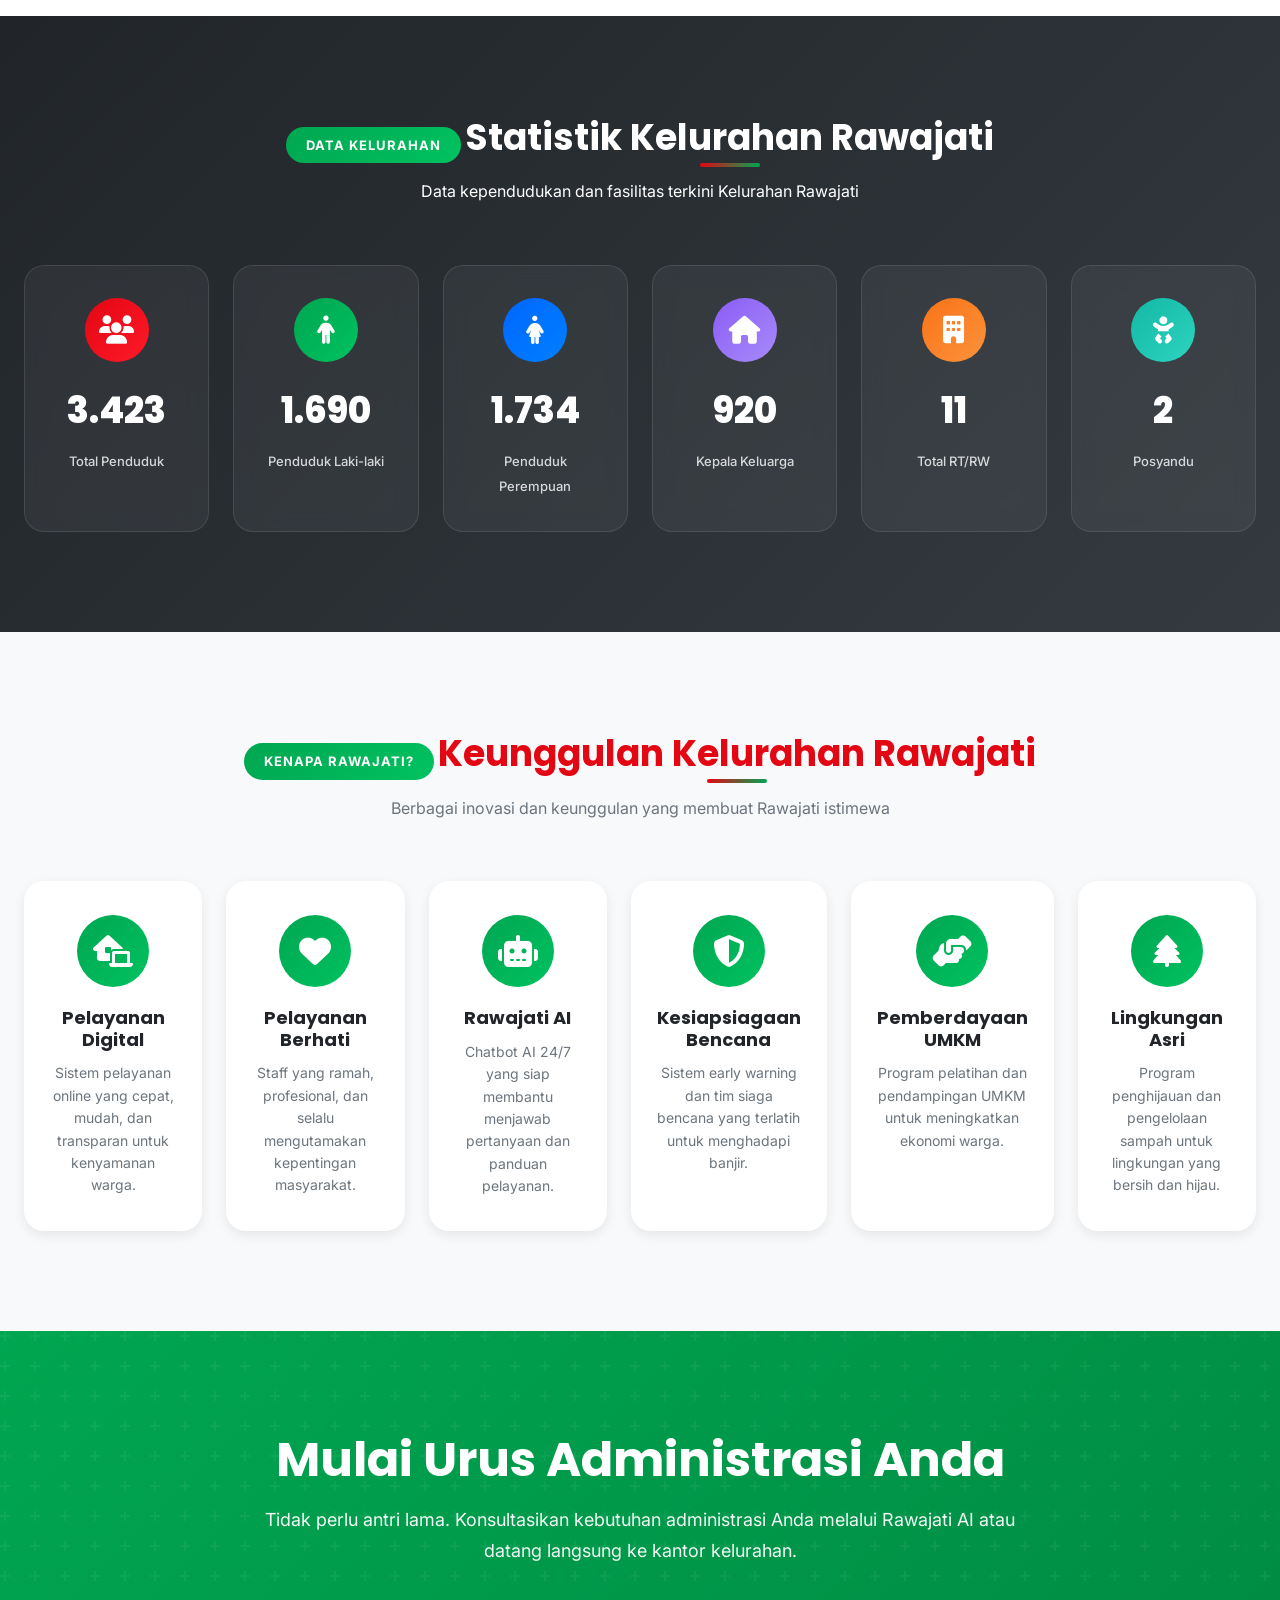
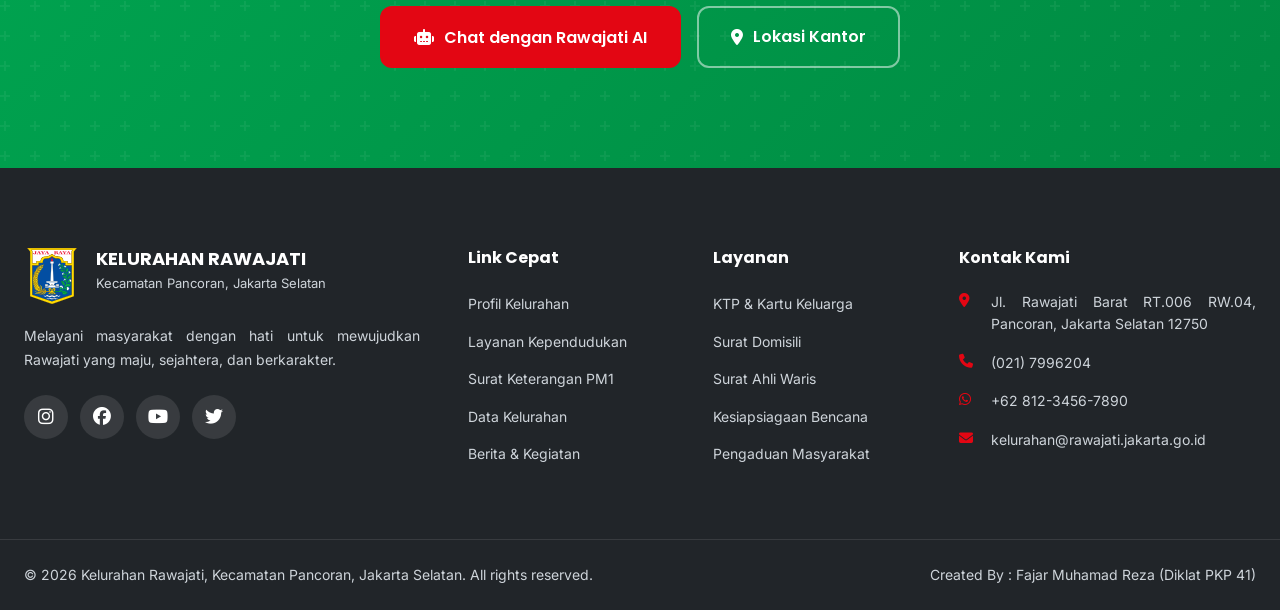
==== commit 2c042dee: "Update homepage: Add penataan kawasan article to Berita Terkini" ====
--- a/index.html
+++ b/index.html
@@ -197,45 +197,35 @@
                 
                 <article class="berita-card">
                     <div class="berita-image">
-                        <img src="https://images.unsplash.com/photo-1517486808906-6ca8b3f04846?w=600" alt="Pelatihan">
-                        <div class="berita-category">Pemberdayaan</div>
+                        <img src="images/penataan-kawasan-2025.png" alt="Penataan Kawasan Rawajati Barat">
+                        <div class="berita-category">Pembangunan</div>
                     </div>
                     <div class="berita-content">
                         <div class="berita-meta">
-                            <span><i class="far fa-calendar"></i> 3 Maret 2026</span>
-                        </div>
-                        <h3 class="berita-title">Pelatihan UMKM Digital Marketing untuk Warga Rawajati</h3>
-                        <a href="#" class="berita-link">Baca Selengkapnya</a>
+                            <span><i class="far fa-calendar"></i> 30 September 2025</span>
+                        </div>
+                        <h3 class="berita-title">Warga Apresiasi Penataan Kawasan Unggulan di Jalan Rawajati Barat</h3>
+                        <p style="color: #666; font-size: 0.95rem; margin: 0.75rem 0;">Penataan Kawasan Unggulan Triwulan III di Jalan Rawajati Barat, RT 01/04, rampung dilakukan dan diapresiasi warga.</p>
+                        <a href="berita.html#penataan-kawasan" class="berita-link">Baca Selengkapnya</a>
                     </div>
                 </article>
                 
                 <article class="berita-card">
                     <div class="berita-image">
-                        <img src="https://images.unsplash.com/photo-1576091160399-112ba8d25d1d?w=600" alt="Kesehatan">
-                        <div class="berita-category">Kesehatan</div>
+                        <img src="images/simulasi-bencana-2025.png" alt="Simulasi Bencana Rawajati">
+                        <div class="berita-category">Kesiapsiagaan</div>
                     </div>
                     <div class="berita-content">
                         <div class="berita-meta">
-                            <span><i class="far fa-calendar"></i> 1 Maret 2026</span>
-                        </div>
-                        <h3 class="berita-title">Gratis Pemeriksaan Kesehatan di Puskesmas Rawajati</h3>
-                        <a href="#" class="berita-link">Baca Selengkapnya</a>
+                            <span><i class="far fa-calendar"></i> 23 Desember 2025</span>
+                        </div>
+                        <h3 class="berita-title">150 Personel Gabungan Ikuti Simulasi Kesiapsiagaan Bencana di Rawajati</h3>
+                        <a href="berita.html#simulasi-bencana" class="berita-link">Baca Selengkapnya</a>
                     </div>
                 </article>
                 
                 <article class="berita-card">
                     <div class="berita-image">
-                        <img src="https://images.unsplash.com/photo-1521791136064-7986c2920216?w=600" alt="Rapat">
-                        <div class="berita-category">Pemerintahan</div>
-                    </div>
-                    <div class="berita-content">
-                        <div class="berita-meta">
-                            <span><i class="far fa-calendar"></i> 28 Februari 2026</span>
-                        </div>
-                        <h3 class="berita-title">Rapat Koordinasi dengan Ketua RT/RW Se-Kelurahan Rawajati</h3>
-                        <a href="#" class="berita-link">Baca Selengkapnya</a>
-                    </div>
-                </article>
             </div>
             
             <div class="section-cta">
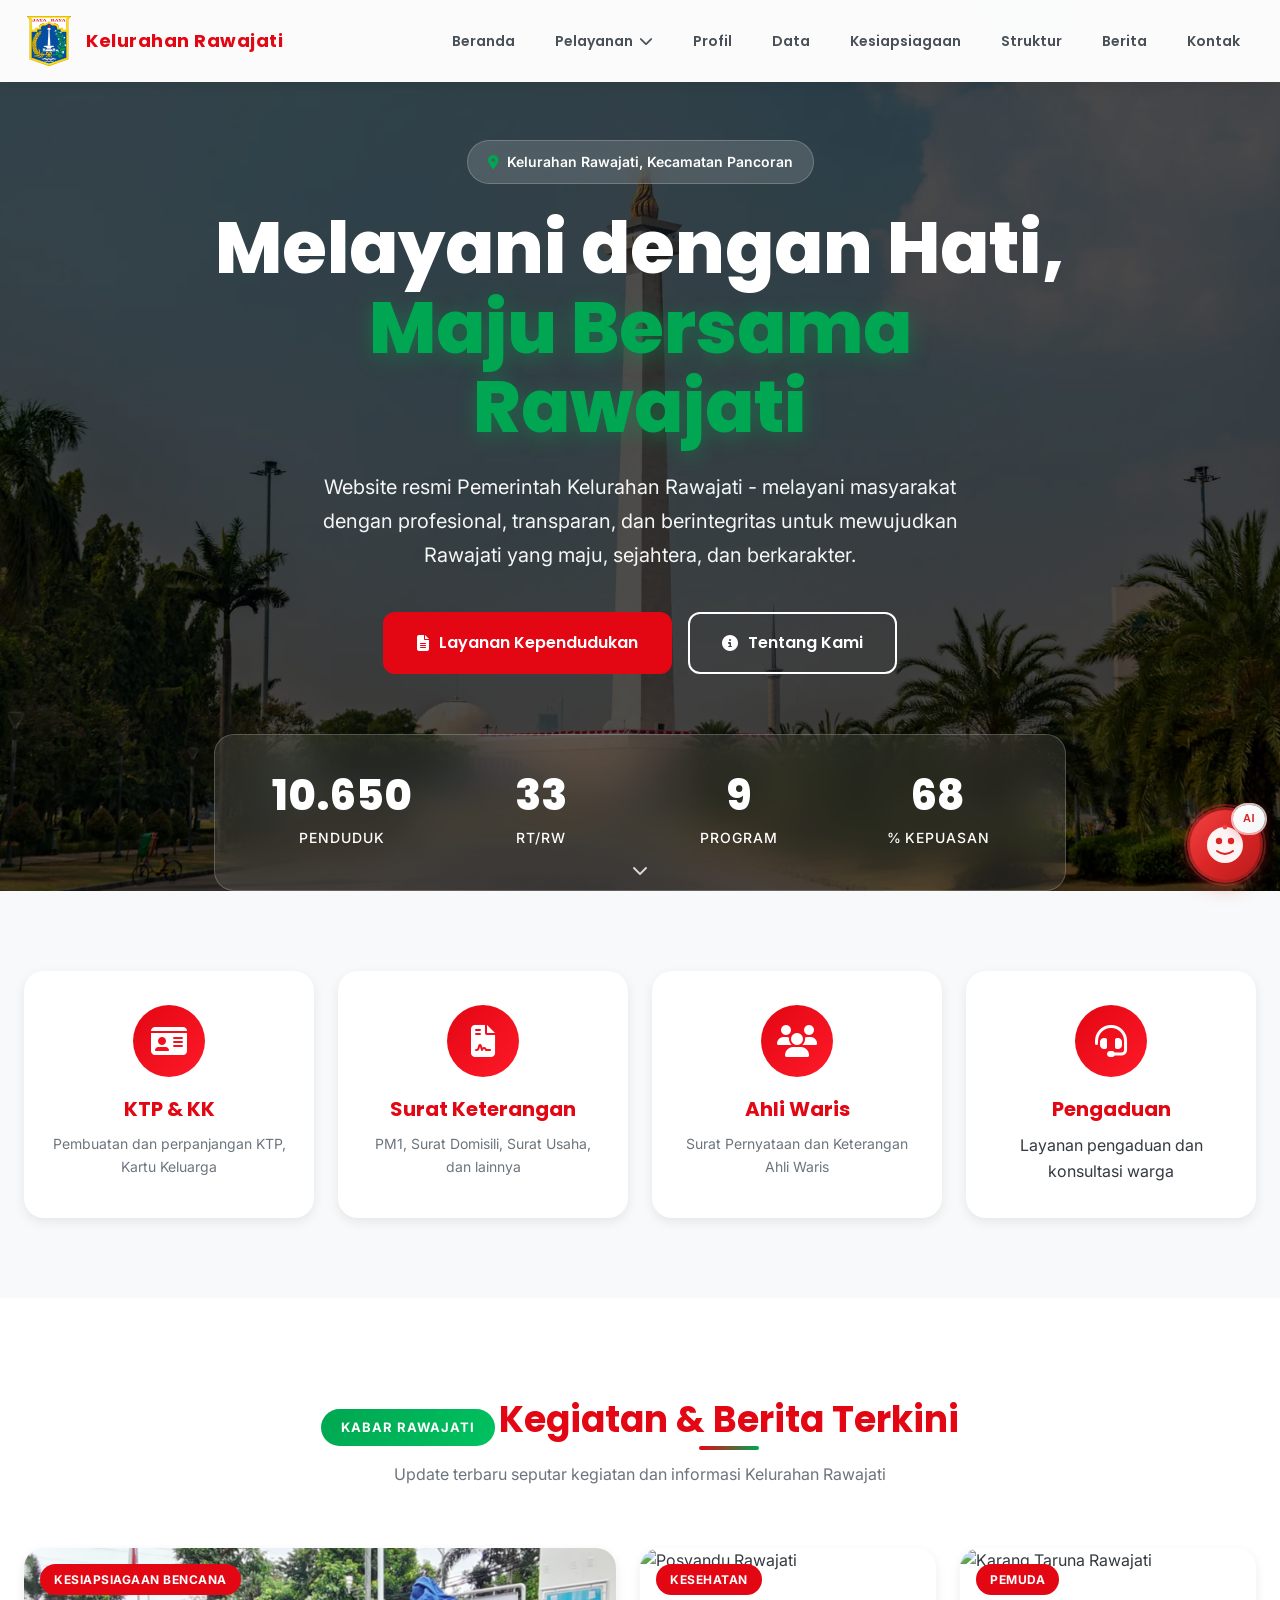
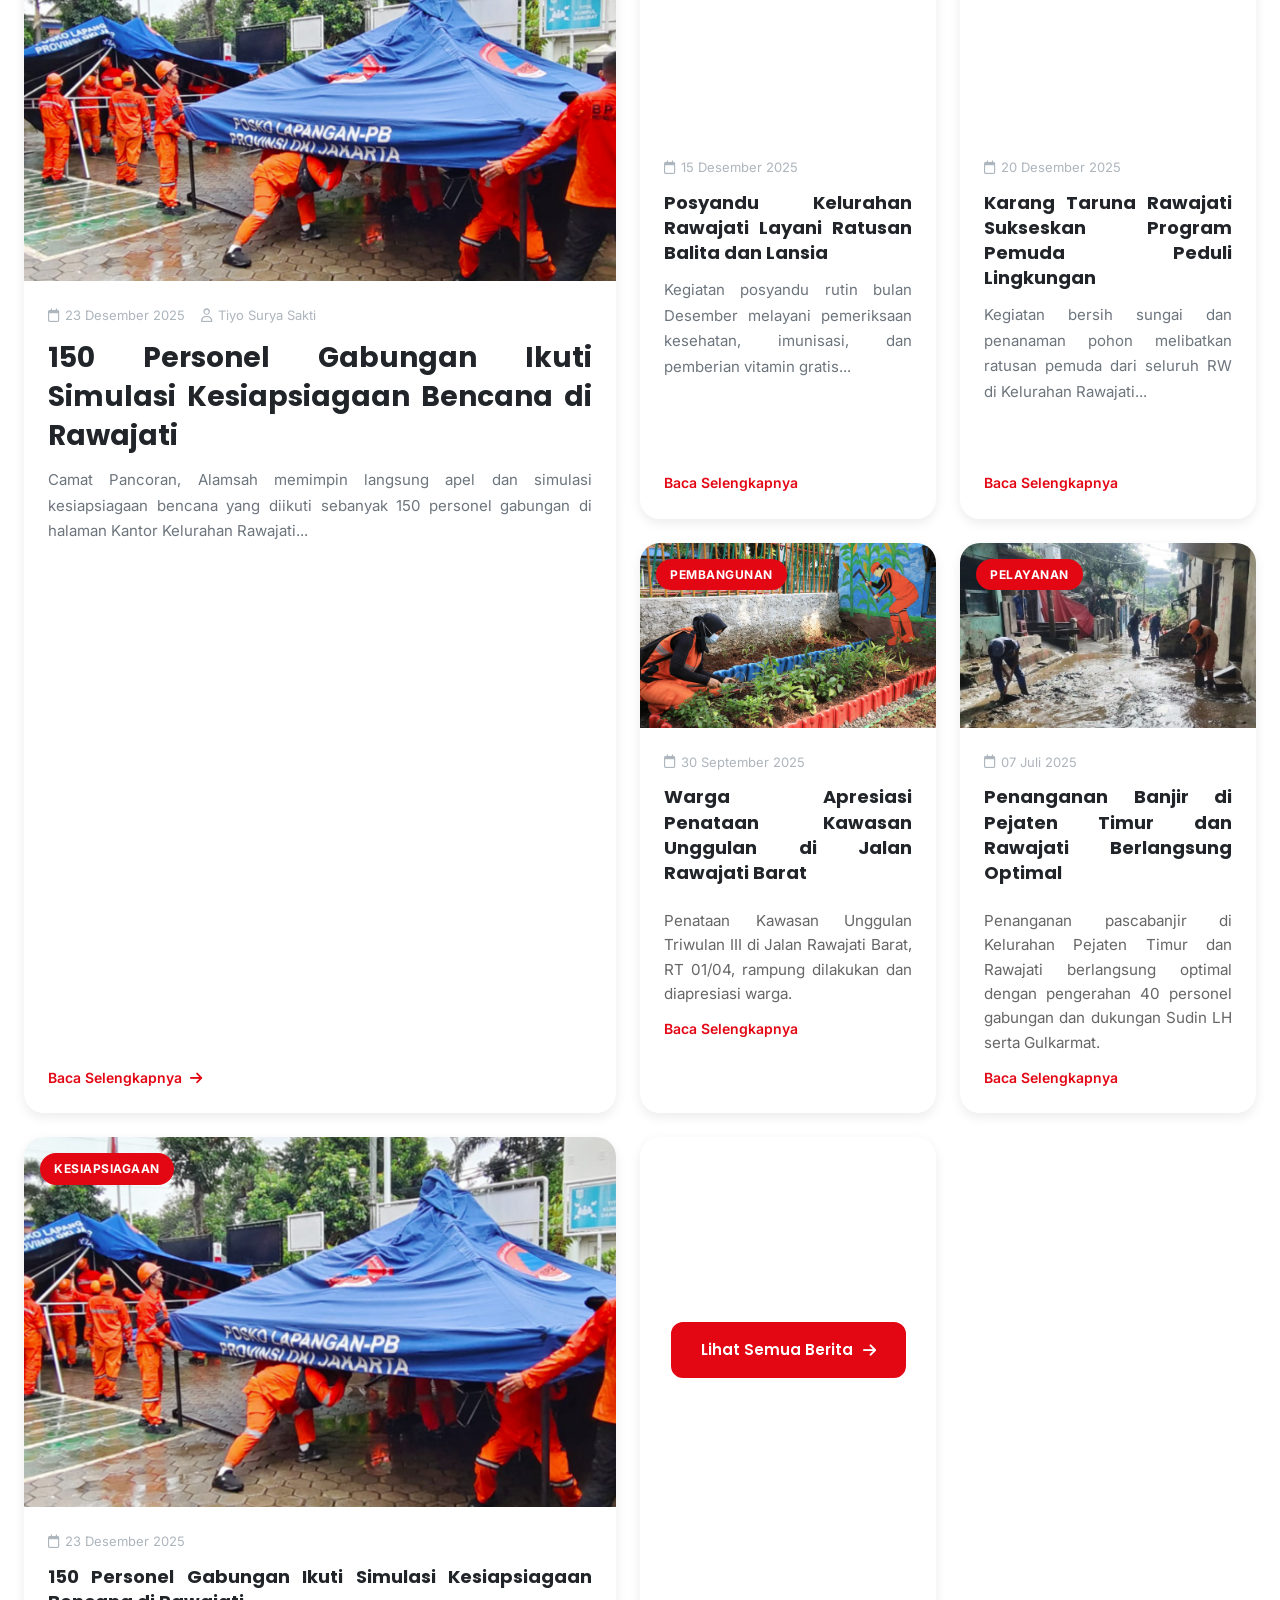
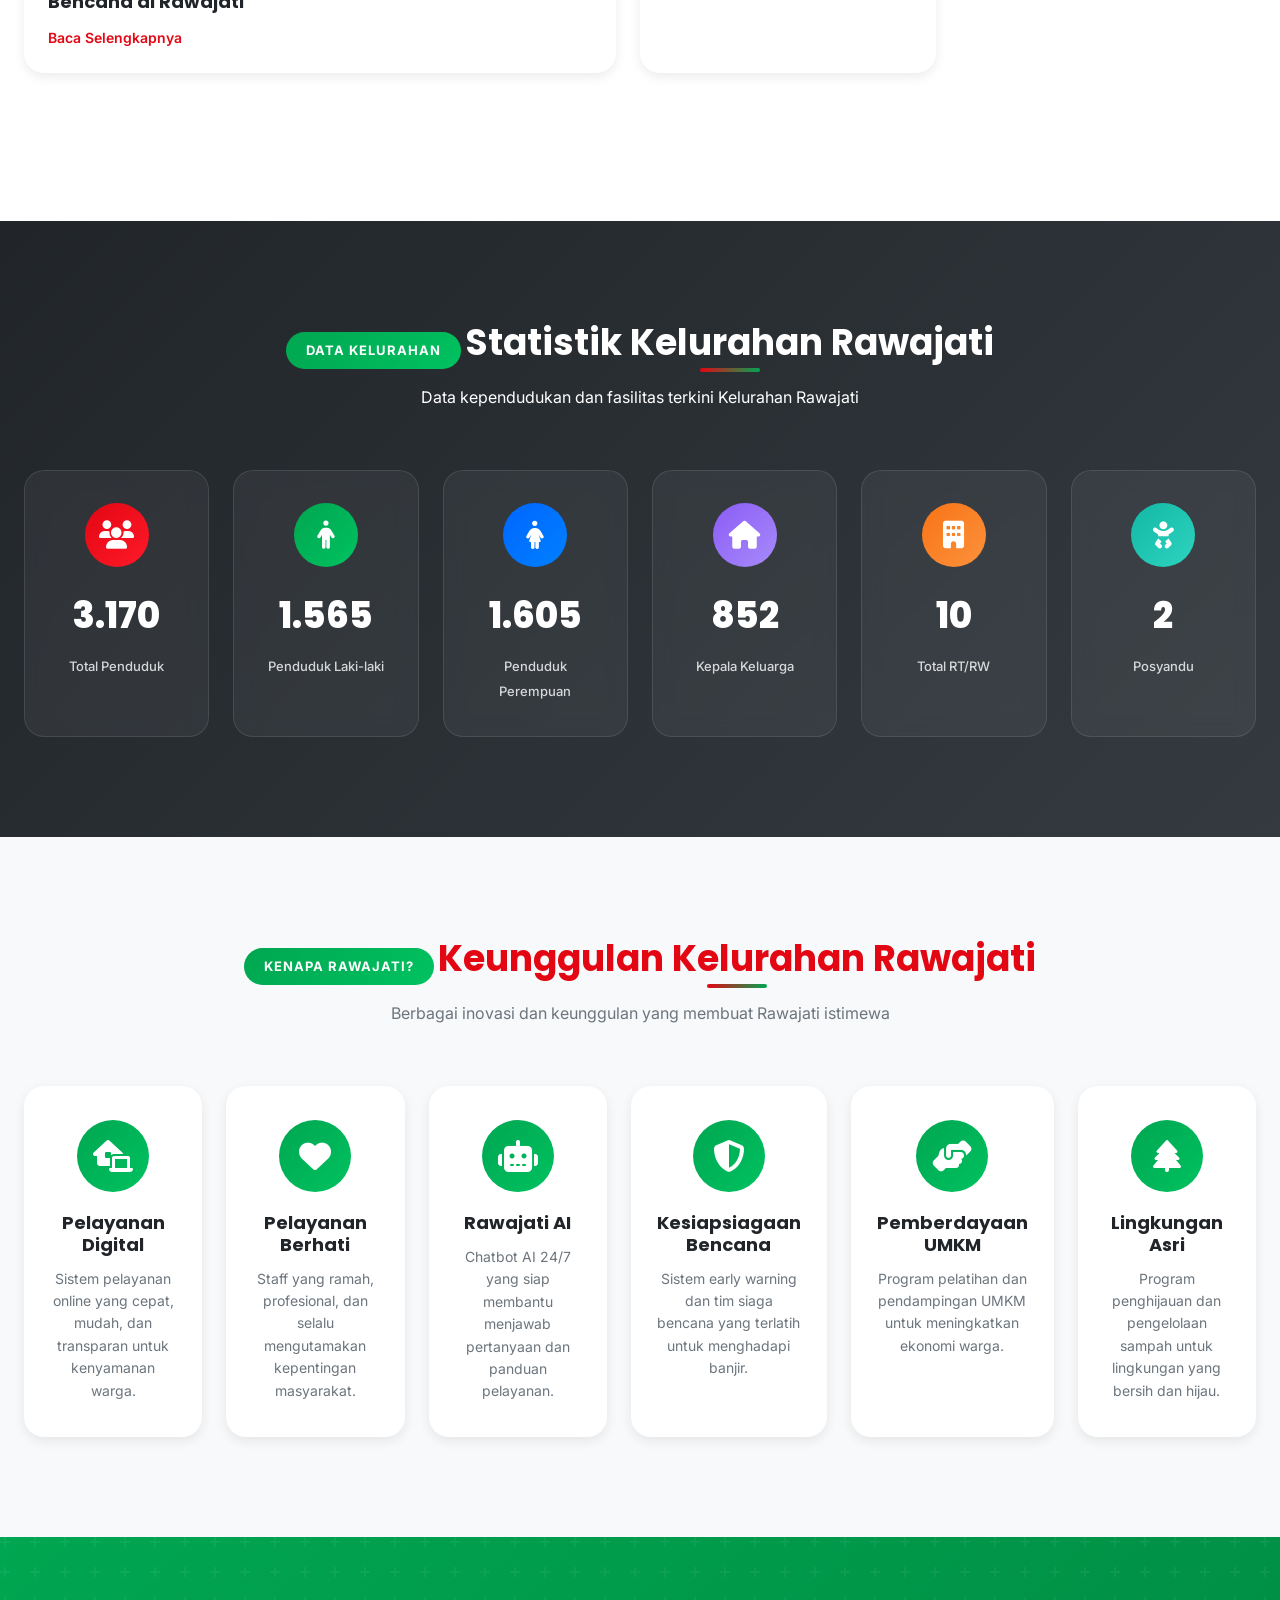
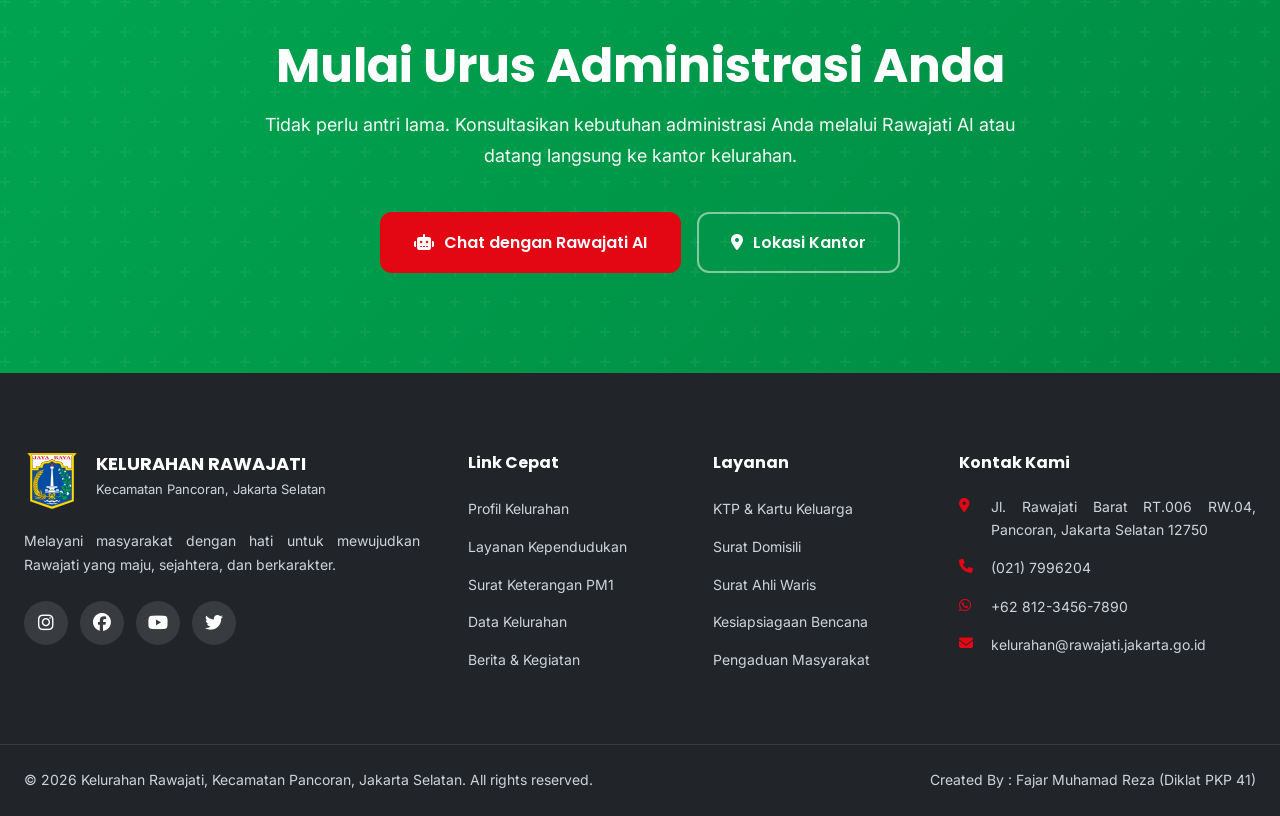
==== commit b4dd81e7: "Add banjir article card to homepage Berita Terkini" ====
--- a/index.html
+++ b/index.html
@@ -212,6 +212,21 @@
                 
                 <article class="berita-card">
                     <div class="berita-image">
+                        <img src="images/penanganan-banjir-2025.png" alt="Penanganan Banjir Rawajati">
+                        <div class="berita-category">Pelayanan</div>
+                    </div>
+                    <div class="berita-content">
+                        <div class="berita-meta">
+                            <span><i class="far fa-calendar"></i> 07 Juli 2025</span>
+                        </div>
+                        <h3 class="berita-title">Penanganan Banjir di Pejaten Timur dan Rawajati Berlangsung Optimal</h3>
+                        <p style="color: #666; font-size: 0.95rem; margin: 0.75rem 0;">Penanganan pascabanjir di Kelurahan Pejaten Timur dan Rawajati berlangsung optimal dengan pengerahan 40 personel gabungan dan dukungan Sudin LH serta Gulkarmat.</p>
+                        <a href="berita.html#penanganan-banjir" class="berita-link">Baca Selengkapnya</a>
+                    </div>
+                </article>
+                
+                <article class="berita-card">
+                    <div class="berita-image">
                         <img src="images/simulasi-bencana-2025.png" alt="Simulasi Bencana Rawajati">
                         <div class="berita-category">Kesiapsiagaan</div>
                     </div>
